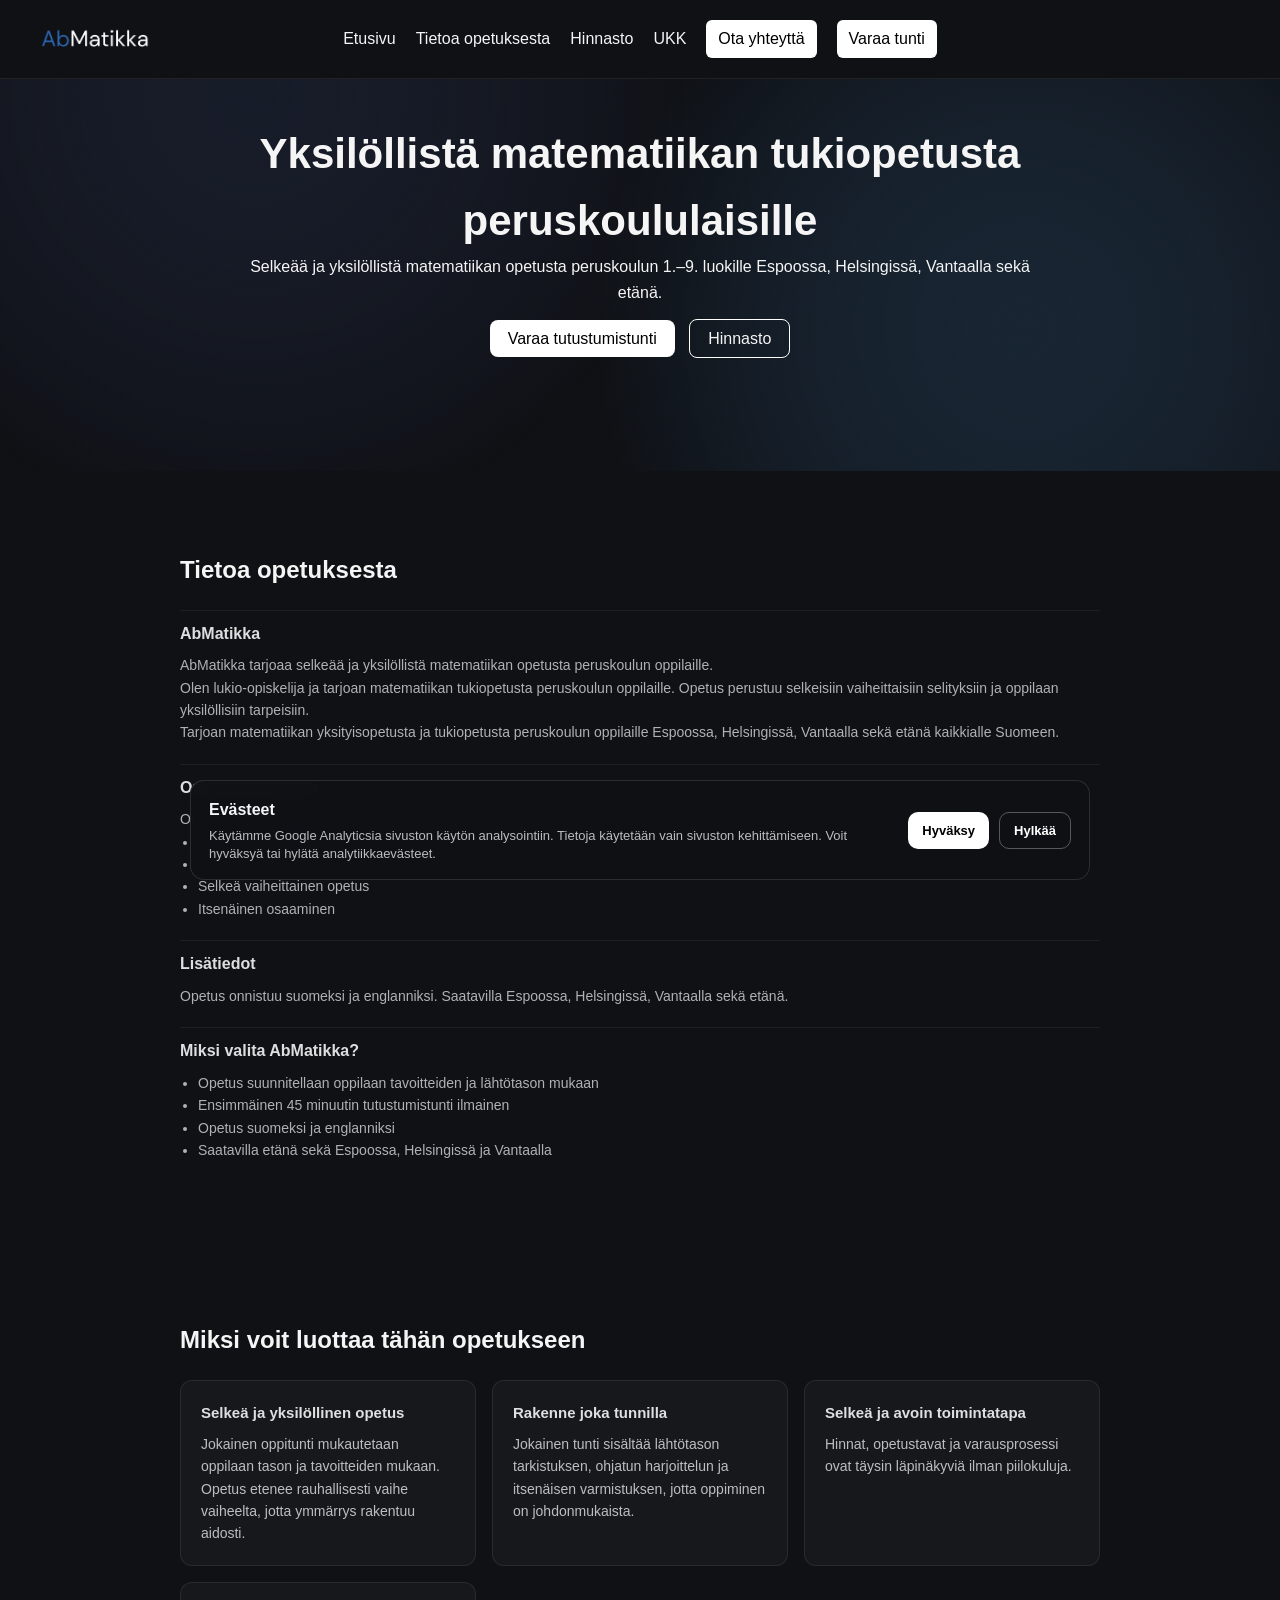
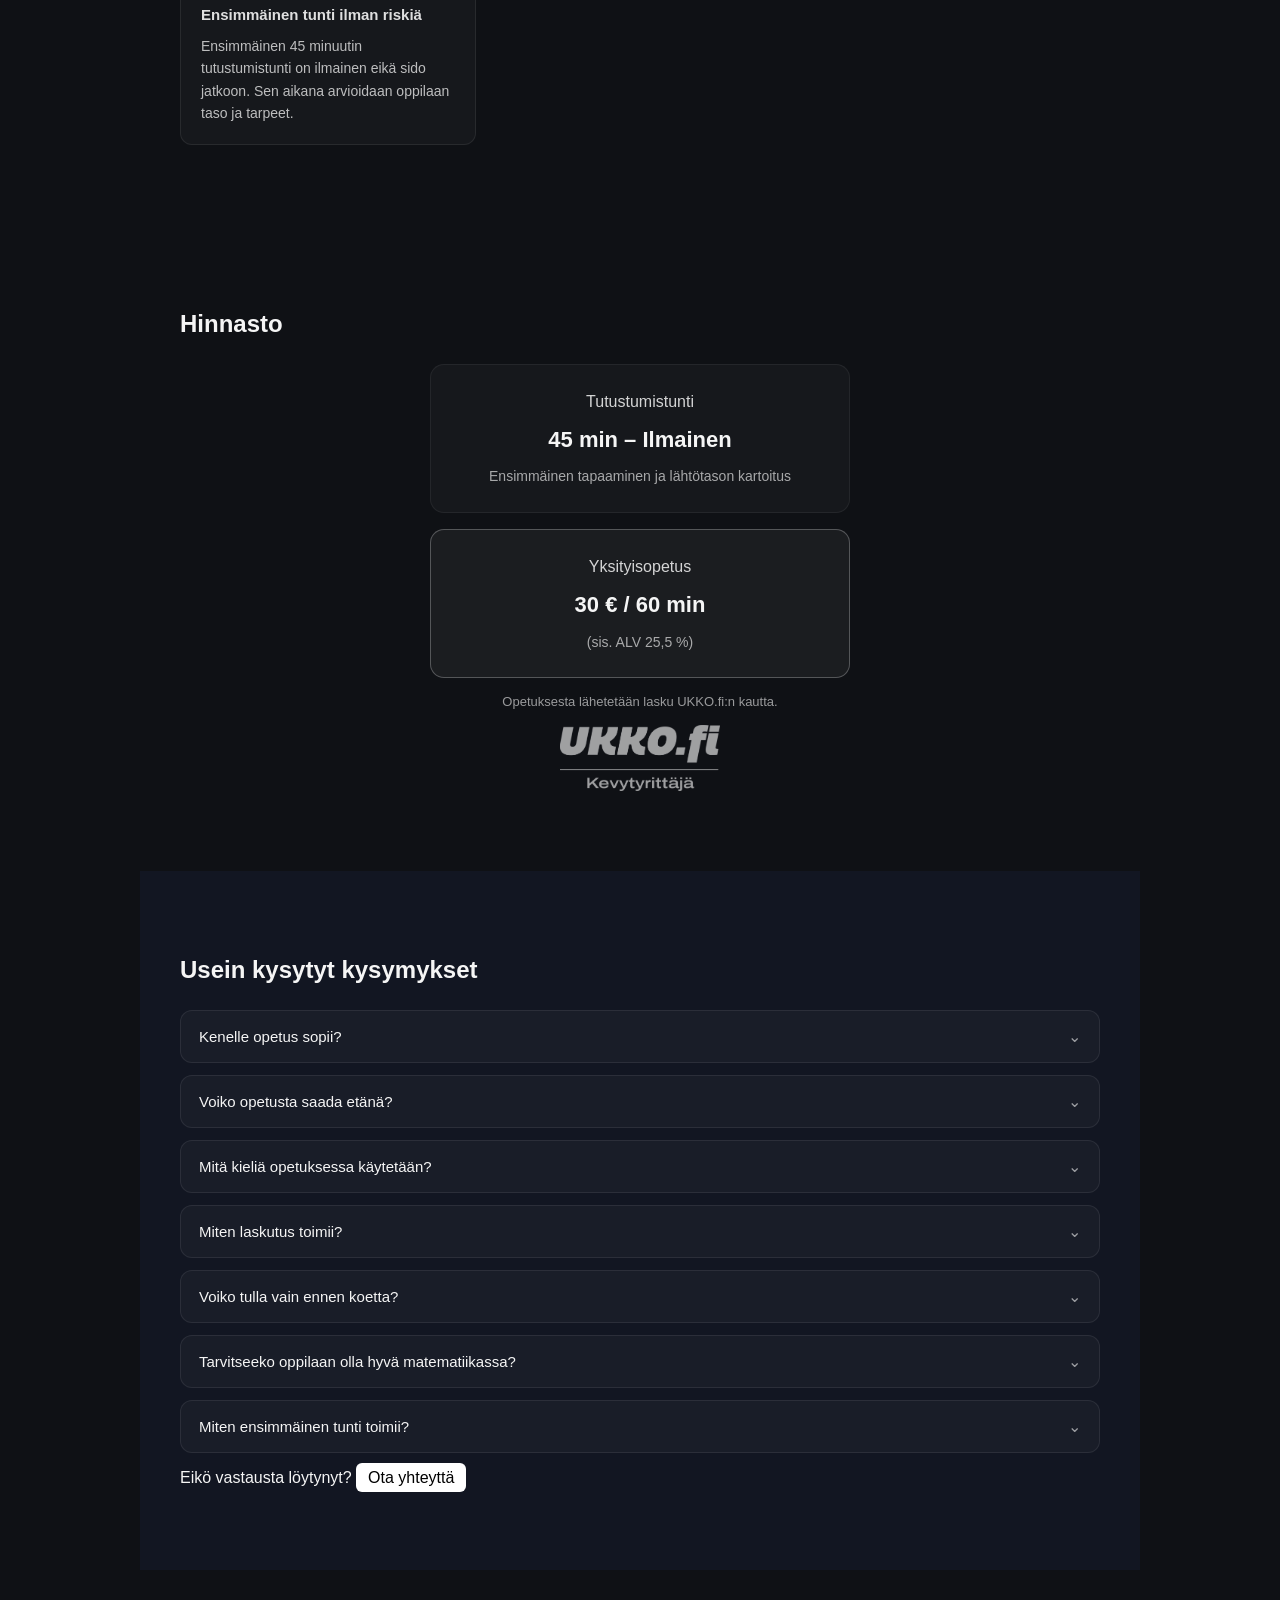
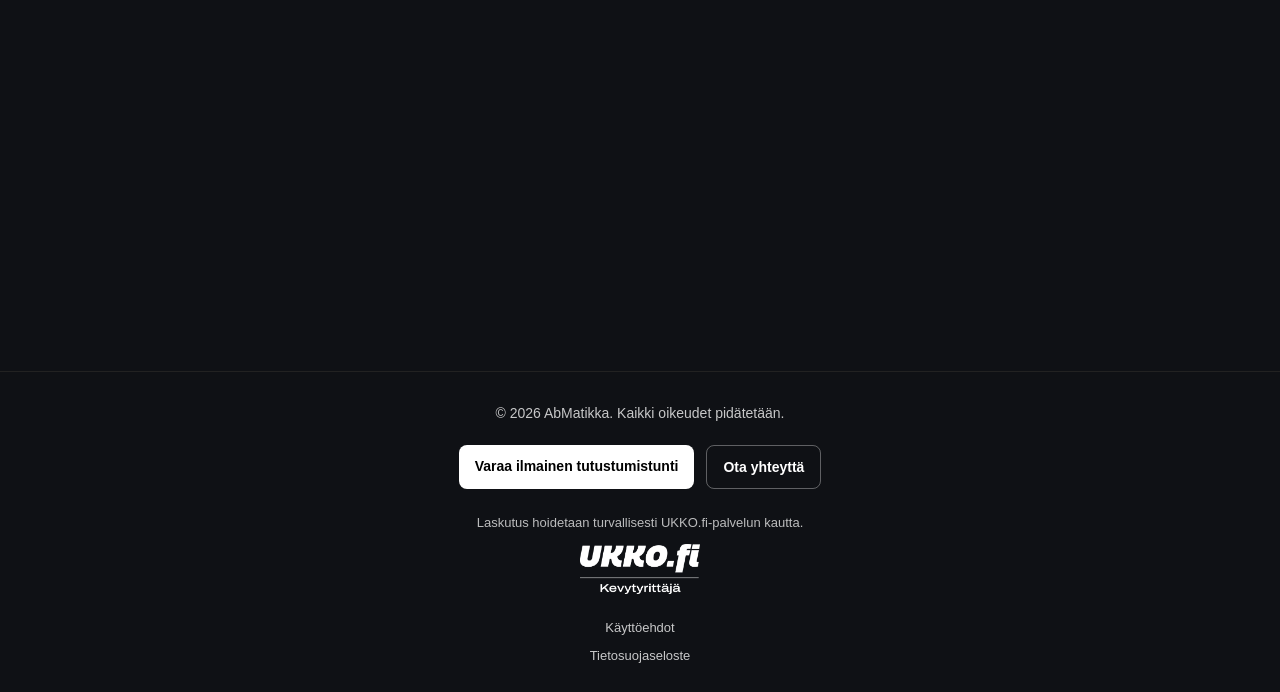
==== index.html @ 87db9844 "Fix canonical URLs and add consent versioning - Update canonical URL and og:url to use domain root i" ====
<!DOCTYPE html>
<html lang="fi">
<head>
  <meta charset="UTF-8" />
  <meta name="viewport" content="width=device-width, initial-scale=1.0"/>

  <title>Matematiikan yksityisopetus Espoo, Helsinki ja Vantaa | AbMatikka</title>
  <meta name="description" content="Matematiikan yksityisopetusta peruskoulun 1.–9. luokille Espoossa, Helsingissä, Vantaalla ja etänä. Ensimmäinen tutustumistunti ilmainen." />
  <link rel="apple-touch-icon" sizes="180x180" href="images/icons/apple-touch-icon.png">
  
  <!-- Favicons for browsers and Google Search Bot -->
  <link rel="icon" type="image/png" sizes="48x48" href="images/icons/favicon-48x48.png">
  <link rel="icon" type="image/png" sizes="32x32" href="images/icons/favicon-32x32.png">
  <link rel="icon" type="image/png" sizes="16x16" href="images/icons/favicon-16x16.png">
  <link rel="manifest" href="images/icons/site.webmanifest">

  <!-- Open Graph (social media) -->
  <meta property="og:title" content="AbMatikka – Matematiikan tukiopetus" />
  <meta property="og:description" content="Yksilöllistä matematiikan opetusta Espoo, Helsinki, Vantaa ja etänä." />
  <meta property="og:type" content="website" />
  <meta name="theme-color" content="#0f1115" />
  <meta property="og:image" content="https://abmatikka.fi/images/logo.png">
  <meta property="og:url" content="https://abmatikka.fi/">
  <meta property="og:image:alt" content="AbMatikka matematiikan yksityisopetus">
  
  <link rel="stylesheet" href="style.css">
  <link rel="canonical" href="https://abmatikka.fi/">

<script type="application/ld+json">
[
  {
    "@context": "https://schema.org",
    "@type": "WebSite",
    "name": "AbMatikka",
    "url": "https://abmatikka.fi/"
  },
  {
    "@context": "https://schema.org",
    "@type": "ProfessionalService",
    "name": "AbMatikka",
    "url": "https://abmatikka.fi/",
    "image": "https://abmatikka.fi/images/logo.png",
    "description": "Matematiikan yksityisopetusta peruskoulun 1.–9. luokille Espoossa, Helsingissä, Vantaalla ja etänä.",
    "serviceType": "Matematiikan yksityisopetus",
    "priceRange": "€",

    "address": {
      "@type": "PostalAddress",
      "addressLocality": "Espoo",
      "addressRegion": "Uusimaa",
      "addressCountry": "FI"
    },

    "areaServed": [
      {
        "@type": "City",
        "name": "Espoo"
      },
      {
        "@type": "City",
        "name": "Helsinki"
      },
      {
        "@type": "City",
        "name": "Vantaa"
      },
      {
        "@type": "Country",
        "name": "Finland"
      }
    ],

    "offers": [
      {
        "@type": "Offer",
        "url": "https://abmatikka.fi/#pricing",
        "availability": "https://schema.org/InStock",
        "price": "0",
        "priceCurrency": "EUR",
        "itemOffered": {
          "@type": "Service",
          "name": "Tutustumistunti",
          "description": "Ilmainen 45 minuutin tutustumistunti ja lähtötason kartoitus."
        }
      },
      {
        "@type": "Offer",
        "url": "https://abmatikka.fi/#pricing",
        "availability": "https://schema.org/InStock",
        "priceSpecification": {
          "@type": "UnitPriceSpecification",
          "price": "30",
          "priceCurrency": "EUR",
          "unitCode": "HUR"
        },
        "itemOffered": {
          "@type": "Service",
          "name": "Matematiikan yksityisopetus",
          "description": "60 minuutin matematiikan yksityisopetus peruskoulun 1.–9. luokille."
        }
      }
    ]
  }
]
</script>

<meta name="author" content="Abdulrahman Al-Mafrachi">
<meta name="robots" content="index, follow">
<meta name="format-detection" content="telephone=no">
<meta name="color-scheme" content="dark">

<meta property="og:locale" content="fi_FI">
<meta property="og:site_name" content="AbMatikka">

<meta name="twitter:card" content="summary_large_image">
<meta name="twitter:title" content="AbMatikka – Matematiikan tukiopetus">
<meta name="twitter:description" content="Matematiikan yksityisopetusta Espoossa, Helsingissä, Vantaalla ja etänä.">
<meta name="twitter:image" content="https://abmatikka.fi/images/logo.png">

<link rel="shortcut icon" href="images/icons/favicon.ico">

<link rel="preload" href="style.css" as="style">
<link rel="preload" href="images/logo.png" as="image">
</head>
  
<body>
<div id="top"></div>
<!-- NAV -->
<nav class="nav">
  <a href="index.html" class="logo">
    <img src="images/logo.png" alt="AbMatikka">
  </a>
  <button class="hamburger" id="hamburger">
    <span></span>
    <span></span>
    <span></span>
  </button>
  <div class="nav-links" id="nav-links">
    <a href="index.html" onclick="setTimeout(() => window.scrollTo(0,0), 0)">Etusivu</a>
    <a href="#about" data-key="nav_about">Tietoa opetuksesta</a>
    <a href="#pricing" data-key="nav_pricing">Hinnasto</a>
    <a href="#faq" data-key="nav_faq">UKK</a>
    <a href="#contact" class="btn-small" data-key="nav_contact">Ota yhteyttä</a>
    <a href="#booking" class="btn-small" data-key="nav_booking">Varaa tunti</a>
  </div>
</nav>

<!-- HERO -->
<header class="hero">
  <div class="hero-bg"></div>

  <div class="hero-content">
    <h1 data-key="hero_title">Yksilöllistä matematiikan tukiopetusta peruskoululaisille</h1>
    <p data-key="hero_desc">
      Selkeää ja yksilöllistä matematiikan opetusta peruskoulun 1.–9. luokille Espoossa, Helsingissä, Vantaalla sekä etänä.
    </p>

    <div class="hero-buttons">
      <a href="#booking" class="btn" data-key="hero_btn_book">Varaa tutustumistunti</a>
      <a href="#pricing" class="btn-secondary" data-key="hero_btn_pricing">Hinnasto</a>
    </div>
  </div>
</header>

<!-- ABOUT -->
<section id="about" class="section">

  <h2 data-key="about_title">Tietoa opetuksesta</h2>

  <!-- ABOUT PART -->
  <div class="subsection">
    <h3 data-key="about_h3_1">AbMatikka</h3>
  <p data-key="about_p1">
    AbMatikka tarjoaa selkeää ja yksilöllistä matematiikan opetusta peruskoulun oppilaille.
  </p>

  <p data-key="about_p2">
    Olen lukio-opiskelija ja tarjoan matematiikan tukiopetusta peruskoulun oppilaille. Opetus perustuu selkeisiin vaiheittaisiin selityksiin ja oppilaan yksilöllisiin tarpeisiin.
  </p>

  <p data-key="about_p3">
    Tarjoan matematiikan yksityisopetusta ja tukiopetusta peruskoulun oppilaille Espoossa, Helsingissä, Vantaalla sekä etänä kaikkialle Suomeen.
  </p>
</div>

  <!-- TEACHING METHOD PART -->
  <div class="subsection">
    <h3 data-key="about_h3_2">Opetusmenetelmä</h3>

    <p data-key="about_method_intro">Opetus etenee vaiheittain:</p>

    <ul>
      <li data-key="method_1">Lähtötason kartoitus</li>
      <li data-key="method_2">Ongelmien tunnistaminen</li>
      <li data-key="method_3">Selkeä vaiheittainen opetus</li>
      <li data-key="method_4">Itsenäinen osaaminen</li>
    </ul>
  </div>

  <!-- EXTRA INFO -->
  <div class="subsection">
    <h3 data-key="about_h3_3">Lisätiedot</h3>
    <p data-key="about_extra">
      Opetus onnistuu suomeksi ja englanniksi.  
      Saatavilla Espoossa, Helsingissä, Vantaalla sekä etänä.
    </p>
  </div>

  <section class="subsection">
  <h3>Miksi valita AbMatikka?</h3>

  <ul class="benefits-list">
    <li>Opetus suunnitellaan oppilaan tavoitteiden ja lähtötason mukaan</li>
    <li>Ensimmäinen 45 minuutin tutustumistunti ilmainen</li>
    <li>Opetus suomeksi ja englanniksi</li>
    <li>Saatavilla etänä sekä Espoossa, Helsingissä ja Vantaalla</li>
  </ul>
</section>
</section>

<section id="trust" class="section">
  <h2>Miksi voit luottaa tähän opetukseen</h2>

  <div class="trust-grid">

    <div class="trust-item">
      <h3>Selkeä ja yksilöllinen opetus</h3>
      <p>
        Jokainen oppitunti mukautetaan oppilaan tason ja tavoitteiden mukaan.
        Opetus etenee rauhallisesti vaihe vaiheelta, jotta ymmärrys rakentuu aidosti.
      </p>
    </div>

    <div class="trust-item">
      <h3>Rakenne joka tunnilla</h3>
      <p>
        Jokainen tunti sisältää lähtötason tarkistuksen, ohjatun harjoittelun
        ja itsenäisen varmistuksen, jotta oppiminen on johdonmukaista.
      </p>
    </div>

    <div class="trust-item">
      <h3>Selkeä ja avoin toimintatapa</h3>
      <p>
        Hinnat, opetustavat ja varausprosessi ovat täysin läpinäkyviä ilman piilokuluja.
      </p>
    </div>

    <div class="trust-item">
      <h3>Ensimmäinen tunti ilman riskiä</h3>
      <p>
        Ensimmäinen 45 minuutin tutustumistunti on ilmainen eikä sido jatkoon.
        Sen aikana arvioidaan oppilaan taso ja tarpeet.
      </p>
    </div>

  </div>
</section>

<!-- PRICING -->
<section id="pricing" class="section">
  <h2 data-key="pricing_title">Hinnasto</h2>

  <div class="pricing-clean">

    <div class="pricing-item">
      <div class="pricing-title" data-key="pricing_free_title">Tutustumistunti</div>
      <div class="pricing-price" data-key="pricing_free_price">45 min – Ilmainen</div>
      <div class="pricing-desc" data-key="pricing_free_desc">Ensimmäinen tapaaminen ja lähtötason kartoitus</div>
    </div>

    <div class="pricing-item featured">
      <div class="pricing-title" data-key="pricing_private_title">Yksityisopetus</div>
      <div class="pricing-price" data-key="pricing_private_price">30 € / 60 min</div>
      <div class="pricing-desc" data-key="pricing_private_desc">(sis. ALV 25,5 %)</div>
    </div>

  </div>

  <div class="payment-methods">
  Opetuksesta lähetetään lasku UKKO.fi:n kautta.

  <a href="https://www.ukko.fi/" target="_blank" rel="noopener noreferrer">
    <img
      src="images/UKKO_Kevytyrittaja_logo_white.png"
      alt="UKKO.fi"
      class="ukko-logo">
  </a>
</div>
</section>

<!-- FAQ -->
<section id="faq" class="section dark">
  <h2 data-key="faq_title">Usein kysytyt kysymykset</h2>

  <div class="faq-clean">

    <div class="faq-item">
      <button class="faq-question">
        <span data-key="faq_q1">Kenelle opetus sopii?</span>
        <span class="faq-icon">⌄</span>
      </button>
      <div class="faq-answer" data-key="faq_a1">
        Peruskoulun oppilaille (1.–9. luokka), jotka tarvitsevat tukea matematiikassa.
      </div>
    </div>

    <div class="faq-item">
      <button class="faq-question">
        <span data-key="faq_q2">Voiko opetusta saada etänä?</span>
        <span class="faq-icon">⌄</span>
      </button>
      <div class="faq-answer" data-key="faq_a2">
        Kyllä. Opetus onnistuu sekä etänä että lähiopetuksena Espoossa, Helsingissä ja Vantaalla.
      </div>
    </div>

    <div class="faq-item">
      <button class="faq-question">
        <span data-key="faq_q3">Mitä kieliä opetuksessa käytetään?</span>
        <span class="faq-icon">⌄</span>
      </button>
      <div class="faq-answer" data-key="faq_a3">
        Opetus onnistuu suomeksi ja englanniksi.
      </div>
    </div>

    <div class="faq-item">
      <button class="faq-question">
        <span data-key="faq_q4">Miten laskutus toimii?</span>
        <span class="faq-icon">⌄</span>
      </button>
      <div class="faq-answer" data-key="faq_a4">
        Lasku lähetetään UKKO.fi-palvelun kautta, ja hinta on 30 € / 60 min (sis. ALV 25,5 %).
      </div>
    </div>

    <div class="faq-item">
      <button class="faq-question">
        <span data-key="faq_q5">Voiko tulla vain ennen koetta?</span>
        <span class="faq-icon">⌄</span>
      </button>
      <div class="faq-answer" data-key="faq_a5">
        Kyllä. Yksittäiset tunnit ja kertaluonteinen tuki ovat täysin mahdollisia.
      </div>
    </div>

    <div class="faq-item">
      <button class="faq-question">
        <span data-key="faq_q6">Tarvitseeko oppilaan olla hyvä matematiikassa?</span>
        <span class="faq-icon">⌄</span>
      </button>
      <div class="faq-answer" data-key="faq_a6">
        Ei tarvitse. Opetus mukautetaan aina oppilaan lähtötasoon.
      </div>
    </div>

    <div class="faq-item">
      <button class="faq-question">
        <span data-key="faq_q7">Miten ensimmäinen tunti toimii?</span>
        <span class="faq-icon">⌄</span>
      </button>
      <div class="faq-answer" data-key="faq_a7">
        Ensimmäinen tutustumistunti sisältää lähtötason kartoituksen ja suunnitelman tekemisen tulevaa opetusta varten.
      </div>
    </div>
  <p class="faq-note">
     Eikö vastausta löytynyt?
    <a href="#contact" class="btn-small">Ota yhteyttä</a>
  </p>
  </div>
</section>

<!-- BOOKING FORM -->
<section id="booking" class="section">
<iframe data-tally-src="https://tally.so/embed/Xxk2DY?dynamicHeight=1&formEventsForwarding=1" loading="eager" width="100%" height="1134" frameborder="0" marginheight="0" marginwidth="0" title="Varaa tunti"></iframe>
<script>var d=document,w="https://tally.so/widgets/embed.js",v=function(){"undefined"!=typeof Tally?Tally.loadEmbeds():d.querySelectorAll("iframe[data-tally-src]:not([src])").forEach((function(e){e.src=e.dataset.tallySrc}))};if("undefined"!=typeof Tally)v();else if(d.querySelector('script[src="'+w+'"]')==null){var s=d.createElement("script");s.src=w,s.onload=v,s.onerror=v,d.body.appendChild(s);}</script>
</section>

<!-- CONTACT FORM -->
<section id="contact" class="section">
<iframe data-tally-src="https://tally.so/embed/kd1JVj?dynamicHeight=1&formEventsForwarding=1" loading="eager" width="100%" height="532" frameborder="0" marginheight="0" marginwidth="0" title="Ota yhteyttä"></iframe>
<script>var d=document,w="https://tally.so/widgets/embed.js",v=function(){"undefined"!=typeof Tally?Tally.loadEmbeds():d.querySelectorAll("iframe[data-tally-src]:not([src])").forEach((function(e){e.src=e.dataset.tallySrc}))};if("undefined"!=typeof Tally)v();else if(d.querySelector('script[src="'+w+'"]')==null){var s=d.createElement("script");s.src=w,s.onload=v,s.onerror=v,d.body.appendChild(s);}</script>
</section>

<!-- FOOTER -->
<footer class="footer">

  <div class="footer-top">
    <p class="footer-copy">
      © 2026 AbMatikka. Kaikki oikeudet pidätetään.
    </p>
  </div>

  <div class="footer-cta">
    <a href="#booking" class="footer-btn primary">
      Varaa ilmainen tutustumistunti
    </a>
    <a href="#contact" class="footer-btn secondary">
      Ota yhteyttä
    </a>
  </div>

  <div class="footer-billing">
    <p>Laskutus hoidetaan turvallisesti UKKO.fi-palvelun kautta.</p>

    <a href="https://www.ukko.fi/" target="_blank" rel="noopener noreferrer">
      <img
        src="images/UKKO_Kevytyrittaja_logo_white.png"
        alt="UKKO.fi"
        class="footer-ukko-logo">
    </a>
  </div>

  <div class="footer-links">
    <a href="terms.html">Käyttöehdot</a>
    <span class="divider">•</span>
    <a href="privacy.html">Tietosuojaseloste</a>
  </div>

</footer>

<script src="script.js"></script>

<div id="cookie-banner" class="cookie-banner">
  <div class="cookie-box">
    <div class="cookie-text">
      <h3>Evästeet</h3>
      <p>
        Käytämme Google Analyticsia sivuston käytön analysointiin. 
        Tietoja käytetään vain sivuston kehittämiseen. 
        Voit hyväksyä tai hylätä analytiikkaevästeet.
      </p>
    </div>

    <div class="cookie-actions">
  <button id="cookie-accept" class="cookie-btn accept">Hyväksy</button>
  <button id="cookie-reject" class="cookie-btn reject">Hylkää</button>
</div>
  </div>
</div>

<div id="cookie-modal" class="cookie-modal">

  <div class="cookie-modal-box">

    <h2>Evästeasetukset</h2>

    <p>
      Voit valita, sallitaanko Google Analytics -analytiikka.
    </p>

    <label class="cookie-toggle">
      <input
        type="checkbox"
        id="analytics-toggle">
      Salli analytiikkaevästeet
    </label>

    <button
      id="cookie-save"
      class="cookie-btn accept">
      Tallenna asetukset
    </button>

  </div>

</div>

<button id="cookie-settings-floating" class="cookie-settings-floating">
    🍪 Evästeasetukset
</button>
</body>
</html>
---- style.css ----
* {
  margin: 0;
  padding: 0;
  box-sizing: border-box;
  font-family: Inter, Arial, sans-serif;
}

body {
  background: #0f1115;
  color: #f5f5f5;
  line-height: 1.6;
}

a { color: inherit; text-decoration: none; }

.nav {
  display:flex;
  justify-content:center;
  align-items:center;
  padding:20px 40px;
  position:fixed;
  top:0;
  left:0;
  right:0;
  z-index:9999;
  background:#0f1115;
  border-bottom:1px solid #222;
  gap: 40px;
}

.logo { 
  font-weight:700;
  position: absolute;
  left: 40px;
}

.nav-links {
  display: flex;
  gap: 20px;
  align-items: center;
  justify-content: center;
}

.btn-small {
  padding:6px 12px;
  background:#ffffff;
  color:#000;
  border-radius:6px;
}

.hero {
  position:relative;
  padding:120px 40px;
  text-align:center;
  overflow:hidden;
}

.hero-bg {
  position:absolute;
  top:0;
  bottom:0;
  left:0;
  right:0;
  background:
    -webkit-radial-gradient(20% 20%, circle, #1a1f2e, transparent 40%),
    -webkit-radial-gradient(80% 70%, circle, #1b2a3a, transparent 40%),
    radial-gradient(circle at 20% 20%, #1a1f2e, transparent 40%),
    radial-gradient(circle at 80% 70%, #1b2a3a, transparent 40%);
  opacity:0.8;
}

.hero-content { position:relative; max-width:800px; margin:auto; }

.hero h1 { font-size:42px; }

.hero-buttons { margin-top:20px; }

.btn {
  background:#fff;
  color:#000;
  padding:10px 18px;
  border-radius:8px;
  margin-right:10px;
}

.btn-secondary {
  border:1px solid #fff;
  padding:10px 18px;
  border-radius:8px;
}

.section {
  padding:80px 40px;
  max-width:1000px;
  margin:auto;
}

.dark { background:#121622; }

.pricing-clean {
  display: flex;
  flex-direction: column;
  align-items: center;
  gap: 16px;
  margin-top: 20px;
}

.pricing-item {
  width: 100%;
  max-width: 420px;     /* same limit for both */
  box-sizing: border-box;

  text-align: center;

  padding: 24px;
  border-radius: 14px;

  background: rgba(255, 255, 255, 0.03);
  border: 1px solid rgba(255, 255, 255, 0.06);
}

.pricing-item:hover {
  -webkit-transform: translateY(-3px);
  transform: translateY(-3px);
  border-color: rgba(255, 255, 255, 0.18);
}

.pricing-title {
  font-size: 16px;
  opacity: 0.85;
}

.pricing-price {
  font-size: 22px;
  font-weight: 600;
  margin-top: 8px;
}

.pricing-desc {
  margin-top: 8px;
  font-size: 14px;
  opacity: 0.65;
}

.featured {
  border: 1px solid rgba(255, 255, 255, 0.25);
  background: rgba(255, 255, 255, 0.05);
}

.payment-methods {
    margin-top: 14px;
    font-size: 13px;
    opacity: 0.6;
    text-align: center;
}

.ukko-logo {
    display: block;
    width: 160px;
    height: auto;
    margin: 12px auto 0;
}

.form {
  max-width: 600px;
  margin: 0 auto;
  display: flex;
  flex-direction: column;
  gap: 16px;
}

input, select, textarea {
  padding:10px;
  border-radius:6px;
  border:none;
}

button {
  padding:12px;
  background:#fff;
  color:#000;
  border:none;
  border-radius:6px;
  font-size: 16px;
  -webkit-appearance: none;
  appearance: none;
}

.faq-clean {
  margin-top: 20px;
  display: flex;
  flex-direction: column;
  gap: 12px;
}

/* container */
.faq-item {
  border-radius: 12px;
  border: 1px solid rgba(255, 255, 255, 0.08);
  background: rgba(255, 255, 255, 0.03);
  overflow: hidden;
  transition: border 0.2s ease;
}

.faq-item:hover {
  border-color: rgba(255, 255, 255, 0.18);
}

/* question */
.faq-question {
  width: 100%;
  display: flex;
  justify-content: space-between;
  align-items: center;

  background: transparent;
  border: none;

  padding: 16px 18px;

  color: #f5f5f5;
  font-size: 15px;
  font-weight: 500;

  cursor: pointer;
}

.faq-icon {
  font-size: 16px;
  opacity: 0.6;
  transition: -webkit-transform 0.25s ease, transform 0.25s ease;
}

/* answer (collapsed by default) */
.faq-answer {
  max-height: 0;
  overflow: hidden;

  padding: 0 18px;

  font-size: 14px;
  color: rgba(245, 245, 245, 0.7);

  transition: max-height 0.35s ease, padding 0.35s ease;
}

/* open state */
.faq-item.active .faq-answer {
  max-height: 200px; /* enough for your answers */
  padding: 0 18px 16px 18px;
}

.faq-item.active .faq-icon {
  -webkit-transform: rotate(180deg);
  transform: rotate(180deg);
  opacity: 1;
}

.form-group {
  display: flex;
  flex-direction: column;
  gap: 6px;
}

.form-group label {
  font-size: 14px;
  color: #cfd3dc;
  letter-spacing: 0.2px;
}

.form input,
.form select,
.form textarea {
  background: #171a21;
  border: 1px solid #2a2f3a;
  color: #f5f5f5;
  padding: 12px 14px;
  border-radius: 10px;
  outline: none;
  transition: 0.2s ease;
  font-size: 16px;
}

.form input[type="checkbox"] {
  transition: none;
  padding: 0;
  margin-right: 6px;
  width: 18px;
  height: 18px;
  cursor: pointer;
  accent-color: #ffffff;
  flex-shrink: 0;
}

.form input::-webkit-inner-spin-button,
.form input::-webkit-outer-spin-button {
  -webkit-appearance: none;
  margin: 0;
}

.form input:focus,
.form select:focus,
.form textarea:focus {
  border-color: #ffffff;
  box-shadow: 0 0 0 2px rgba(255,255,255,0.08);
}

.form input[type="checkbox"]:focus {
  box-shadow: none;
}

.form textarea {
  min-height: 110px;
  resize: vertical;
}

.form-row {
  display: flex;
  gap: 12px;
}

.form button {
  background: #ffffff;
  color: #0f1115;
  padding: 16px;
  border-radius: 10px;
  border: none;
  font-weight: 600;
  cursor: pointer;
  transition: 0.2s ease;
  font-size: 16px;
  min-height: 48px;
  -webkit-appearance: none;
  appearance: none;
}

.form button:hover {
  -webkit-transform: translateY(-1px);
  transform: translateY(-1px);
  opacity: 0.9;
}

.form-note {
  font-size: 13px;
  color: #9aa3b2;
  margin-top: 8px;
}

html {
  scroll-behavior: smooth;
}

.nav-links a.clicked {
  -webkit-transform: scale(0.92);
  transform: scale(0.92);
  opacity: 0.6;
}

#method {
  scroll-margin-top: 110px;
}

#pricing {
  scroll-margin-top: 110px;
}

#faq {
  scroll-margin-top: 50px;
}

#contact {
  scroll-margin-top: 10px;
}

.subsection {
  margin-top: 20px;
  padding-top: 10px;
  border-top: 1px solid rgba(255,255,255,0.06);
}

.subsection h3 {
  font-size: 16px;
  margin-bottom: 8px;
  opacity: 0.9;
}

.subsection p, .subsection li {
  font-size: 14px;
  opacity: 0.7;
  line-height: 1.6;
}

.subsection ul {
  padding-left: 18px;
}

.logo {
  display: flex;
  align-items: center;
}

.logo img {
  height: 30px;
  width: auto;
  display: block;
}

/* Hamburger Menu */
.hamburger {
  display: none;
  flex-direction: column;
  background: transparent;
  border: none;
  cursor: pointer;
  padding: 0;
  gap: 5px;
}

.hamburger span {
  width: 25px;
  height: 3px;
  background: #f5f5f5;
  border-radius: 2px;
  transition: 0.3s ease;
}

.hamburger.active span:nth-child(1) {
  transform: rotate(45deg) translate(10px, 10px);
}

.hamburger.active span:nth-child(2) {
  opacity: 0;
}

.hamburger.active span:nth-child(3) {
  transform: rotate(-45deg) translate(8px, -8px);
}

/* Mobile Responsive */
@media (max-width: 768px) {
  .nav {
    padding: 22px 20px;
    gap: 20px;
  }

  .hamburger {
    display: flex;
    position: absolute;
    right: 20px;
  }

  .nav-links {
    position: fixed;
    top: 56px;
    left: 0;
    right: 0;
    background: #0f1115;
    flex-direction: column;
    gap: 0;
    max-height: 0;
    overflow: hidden;
    transition: max-height 0.3s ease;
    justify-content: flex-start;
    flex: none;
    margin-top: -15px;
  }

  .nav-links.active {
    max-height: 450px;
    padding: 0;
  }

  .nav-links a {
    display: block;
    padding: 16px 20px;
    margin-left: 0;
    opacity:0.8;
    border-bottom: 1px solid rgba(255, 255, 255, 0.05);
    transition: -webkit-transform 0.15s ease, transform 0.15s ease, opacity 0.2s ease;
    min-height: 44px;
    display: flex;
    align-items: center;
  }

  .nav-links a:hover {
    background: rgba(255, 255, 255, 0.05);
  }

  .nav-links a.btn-small {
    background: #ffffff;
    color: #000;
    border-radius: 6px;
    margin: 12px 20px;
    border: none;
  }

  .hero {
    padding: 100px 20px 80px 20px;
  }

  .hero h1 {
    font-size: 28px;
    line-height: 1.4;
  }

  .hero p {
    font-size: 14px;
    line-height: 1.5;
  }

  .btn {
    display: block;
    width: 100%;
    text-align: center;
    margin-right: 0;
    margin-bottom: 10px;
  }

  .btn-secondary {
    display: block;
    width: 100%;
    text-align: center;
  }

  .hero-buttons {
    display: flex;
    flex-direction: column;
    gap: 10px;
  }

  .section {
    padding: 50px 20px;
  }

  .pricing-clean {
    flex-direction: column;
    align-items: stretch;
  }

  .pricing-item {
    max-width: 100%;
  }

  .form-row {
    flex-direction: column;
    gap: 0;
  }

  .form-group {
    gap: 4px;
  }

  .form input,
  .form select,
  .form textarea {
    padding: 14px 12px;
    font-size: 16px;
  }

  .faq-question {
    padding: 16px 14px;
    font-size: 14px;
    min-height: 44px;
  }

  .faq-answer {
    padding: 0 14px;
  }

  .faq-item.active .faq-answer {
    padding: 0 14px 14px 14px;
  }

  .subsection {
    margin-top: 16px;
  }

  .subsection h3 {
    font-size: 15px;
  }

  .logo img {
    height: 28px;
  }

  #about {
    scroll-margin-top: 70px;
  }

  #pricing {
    scroll-margin-top: 70px;
  }

  #faq {
    scroll-margin-top: 60px;
  }

  #contact {
    scroll-margin-top: 40px;
  }
}

/* Mobile Language Switcher */
@media (max-width: 768px) {
  .lang-dropdown-btn {
    font-size: 12px;
    padding: 6px 10px;
  }

  #lang-display::after {
    content: attr(data-lang-mobile);
  }

  #lang-display {
    display: none;
  }
}

/* =========================
   THANK YOU PAGE
   ========================= */

.thankyou-page {
  min-height: 100vh;
  display: flex;
  justify-content: center;
  align-items: flex-start;
  padding: 120px 20px 60px;
}

.thankyou-card {
  width: 100%;
  max-width: 650px;

  text-align: center;

  padding: 40px;

  border-radius: 16px;

  background: rgba(255, 255, 255, 0.03);
  border: 1px solid rgba(255, 255, 255, 0.08);
}

.thankyou-icon {
  font-size: 56px;
  margin-bottom: 18px;
  color: #ffffff;
}

.thankyou-card h1 {
  font-size: 32px;
  margin-bottom: 12px;
}

.thankyou-card p {
  font-size: 15px;
  opacity: 0.75;
  margin-bottom: 24px;
  line-height: 1.6;
}

.thankyou-buttons {
  display: flex;
  justify-content: center;
  gap: 12px;
  flex-wrap: wrap;
}

/* reuse your existing buttons */
.thankyou-buttons .btn,
.thankyou-buttons .btn-secondary {
  padding: 12px 18px;
  border-radius: 10px;
  text-decoration: none;
  display: inline-block;
}

@media (max-width: 768px) {
  .thankyou-card {
    padding: 28px 20px;
  }

  .thankyou-card h1 {
    font-size: 26px;
  }

  .thankyou-buttons {
    flex-direction: column;
  }

  .thankyou-buttons a,
  .thankyou-buttons button {
    width: 100%;
  }
}

.footer-content {
  display: flex;
  flex-direction: column;
  gap: 10px;
  align-items: center;
}

.footer-links {
  display: flex;
  flex-direction: column;
  gap: 8px;
  align-items: center;
  margin-top: 20px;
  font-size: 13px;
  opacity: 0.8;
}

.footer-links a {
  text-decoration: none;
  transition: opacity 0.2s ease;
}

.footer-links a:hover {
  opacity: 1;
  text-decoration: underline;
}

.footer-links span {
  display: none;
}

.footer-links a {
  transition: opacity 0.2s ease;
}

.footer-links a:hover {
  opacity: 1;
}

.legal-page {
  max-width: 800px;
  margin: 120px auto 80px auto;
  padding: 0 20px;
}

.legal-page h1 {
  font-size: 34px;
  margin-bottom: 20px;
}

.legal-page h2 {
  font-size: 20px;
  margin-top: 28px;
  margin-bottom: 10px;
}

.legal-page p,
.legal-page li {
  font-size: 15px;
  line-height: 1.7;
  opacity: 0.85;
}

.legal-page ul {
  padding-left: 20px;
  margin-top: 8px;
}

.legal-page a {
  text-decoration: none;
  opacity: 0.9;
}

.consent {
  font-size: 13px;
  color: #9aa3b2;
  line-height: 1.5;
}

.consent label {
  display: flex;
  align-items: center;
  gap: 4px;
}

.consent a {
  text-decoration: underline;
}

#about {
  scroll-margin-top: 30px;
}

#booking {
  scroll-margin-top: 10px;
}

.footer {
  text-align: center;
  padding: 25px 20px;
  border-top: 1px solid #222;
}

.footer-top {
  margin-bottom: 20px;
}

.footer-copy,
.footer-id {
  margin: 5px 0;
  font-size: 14px;
  opacity: 0.8;
}

.footer-cta {
  display: flex;
  justify-content: center;
  gap: 12px;
  margin: 20px 0;
  flex-wrap: wrap;
}

.footer-btn {
  display: inline-block;
  padding: 10px 16px;
  border-radius: 8px;
  text-decoration: none;
  font-weight: 600;
  font-size: 14px;
}

.footer-btn.primary {
  background: #ffffff;
  color: #000;
}

.footer-btn.secondary {
  background: transparent;
  border: 1px solid #ffffff55;
  color: #fff;
}

.trust-grid {
  display: grid;
  grid-template-columns: repeat(auto-fit, minmax(220px, 1fr));
  gap: 16px;
  margin-top: 20px;
}

.trust-item {
  padding: 20px;
  border: 1px solid rgba(255,255,255,0.08);
  border-radius: 12px;
  background: rgba(255,255,255,0.03);
}

.trust-item h3 {
  font-size: 15px;
  margin-bottom: 8px;
  opacity: 0.9;
}

.trust-item p {
  font-size: 14px;
  opacity: 0.75;
  line-height: 1.6;
}

.cookie-banner {
  position: fixed;
  bottom: 20px;
  left: 20px;
  right: 20px;
  z-index: 99999;
  display: none;
}

.cookie-box {
  max-width: 900px;
  margin: auto;
  background: rgba(15, 17, 21, 0.98);
  border: 1px solid rgba(255,255,255,0.12);
  border-radius: 14px;
  padding: 16px 18px;

  display: flex;
  justify-content: space-between;
  align-items: center;
  gap: 16px;

  backdrop-filter: blur(10px);
}

.cookie-text h3 {
  font-size: 16px;
  margin-bottom: 4px;
}

.cookie-text p {
  font-size: 13px;
  opacity: 0.75;
  line-height: 1.4;
}

.cookie-actions {
  display: flex;
  gap: 10px;
  flex-shrink: 0;
}

.cookie-btn {
  padding: 10px 14px;
  border-radius: 10px;
  border: none;
  cursor: pointer;
  font-size: 13px;
  font-weight: 600;
}

.cookie-btn.accept {
  background: #fff;
  color: #000;
}

.cookie-btn.reject {
  background: transparent;
  border: 1px solid rgba(255,255,255,0.3);
  color: #fff;
}

@media (max-width: 768px) {
  .cookie-box {
    flex-direction: column;
    align-items: flex-start;
  }

  .cookie-actions {
    width: 100%;
  }

  .cookie-btn {
    flex: 1;
  }
}

.form-note ul {
    margin: 0;
    padding-left: 1rem;
}

.form-note li {
    margin-bottom: 0.5rem;
}

.footer-billing {
    margin: 24px 0;
    text-align: center;
}

.footer-billing p {
    font-size: 13px;
    opacity: 0.75;
    margin-bottom: 10px;
}

.footer-ukko-logo {
    display: block;
    width: 120px;
    height: auto;
    margin: 0 auto;
    transition: opacity 0.2s ease;
}

.footer-ukko-logo:hover {
    opacity: 0.8;
}

.privacy-contact-btn {
    display: inline-block;
    margin-top: 12px;
    transition: opacity 0.2s ease, transform 0.15s ease;
}

.privacy-contact-btn:hover {
    opacity: 0.9;
}

.privacy-contact-btn:active {
    transform: scale(0.96);
}

.cookie-modal {
  display: none;
  position: fixed;
  inset: 0;
  background: rgba(0,0,0,0.6);
  z-index: 100000;
}

.cookie-modal-box {
  max-width: 450px;
  margin: 120px auto;
  background: #0f1115;
  border: 1px solid rgba(255,255,255,0.12);
  border-radius: 14px;
  padding: 24px;
}

.cookie-modal-box h2 {
  margin-bottom: 12px;
}

.cookie-modal-box p {
  opacity: .8;
  margin-bottom: 18px;
}

.cookie-toggle {
  display: flex;
  align-items: center;
  gap: 10px;
  margin-bottom: 22px;
}

.cookie-toggle input {
  width: 18px;
  height: 18px;
}

.cookie-settings-floating {
    position: fixed;
    bottom: 20px;
    right: 20px;

    background: #171a21;
    color: #fff;

    border: 1px solid rgba(255,255,255,0.15);
    border-radius: 10px;

    padding: 10px 14px;

    font-size: 13px;
    cursor: pointer;

    z-index: 99998;

    transition: 0.2s ease;
}

.cookie-settings-floating:hover {
    border-color: rgba(255,255,255,0.35);
    background: #20242d;
}
---- style.css ----
* {
  margin: 0;
  padding: 0;
  box-sizing: border-box;
  font-family: Inter, Arial, sans-serif;
}

body {
  background: #0f1115;
  color: #f5f5f5;
  line-height: 1.6;
}

a { color: inherit; text-decoration: none; }

.nav {
  display:flex;
  justify-content:center;
  align-items:center;
  padding:20px 40px;
  position:fixed;
  top:0;
  left:0;
  right:0;
  z-index:9999;
  background:#0f1115;
  border-bottom:1px solid #222;
  gap: 40px;
}

.logo { 
  font-weight:700;
  position: absolute;
  left: 40px;
}

.nav-links {
  display: flex;
  gap: 20px;
  align-items: center;
  justify-content: center;
}

.btn-small {
  padding:6px 12px;
  background:#ffffff;
  color:#000;
  border-radius:6px;
}

.hero {
  position:relative;
  padding:120px 40px;
  text-align:center;
  overflow:hidden;
}

.hero-bg {
  position:absolute;
  top:0;
  bottom:0;
  left:0;
  right:0;
  background:
    -webkit-radial-gradient(20% 20%, circle, #1a1f2e, transparent 40%),
    -webkit-radial-gradient(80% 70%, circle, #1b2a3a, transparent 40%),
    radial-gradient(circle at 20% 20%, #1a1f2e, transparent 40%),
    radial-gradient(circle at 80% 70%, #1b2a3a, transparent 40%);
  opacity:0.8;
}

.hero-content { position:relative; max-width:800px; margin:auto; }

.hero h1 { font-size:42px; }

.hero-buttons { margin-top:20px; }

.btn {
  background:#fff;
  color:#000;
  padding:10px 18px;
  border-radius:8px;
  margin-right:10px;
}

.btn-secondary {
  border:1px solid #fff;
  padding:10px 18px;
  border-radius:8px;
}

.section {
  padding:80px 40px;
  max-width:1000px;
  margin:auto;
}

.dark { background:#121622; }

.pricing-clean {
  display: flex;
  flex-direction: column;
  align-items: center;
  gap: 16px;
  margin-top: 20px;
}

.pricing-item {
  width: 100%;
  max-width: 420px;     /* same limit for both */
  box-sizing: border-box;

  text-align: center;

  padding: 24px;
  border-radius: 14px;

  background: rgba(255, 255, 255, 0.03);
  border: 1px solid rgba(255, 255, 255, 0.06);
}

.pricing-item:hover {
  -webkit-transform: translateY(-3px);
  transform: translateY(-3px);
  border-color: rgba(255, 255, 255, 0.18);
}

.pricing-title {
  font-size: 16px;
  opacity: 0.85;
}

.pricing-price {
  font-size: 22px;
  font-weight: 600;
  margin-top: 8px;
}

.pricing-desc {
  margin-top: 8px;
  font-size: 14px;
  opacity: 0.65;
}

.featured {
  border: 1px solid rgba(255, 255, 255, 0.25);
  background: rgba(255, 255, 255, 0.05);
}

.payment-methods {
    margin-top: 14px;
    font-size: 13px;
    opacity: 0.6;
    text-align: center;
}

.ukko-logo {
    display: block;
    width: 160px;
    height: auto;
    margin: 12px auto 0;
}

.form {
  max-width: 600px;
  margin: 0 auto;
  display: flex;
  flex-direction: column;
  gap: 16px;
}

input, select, textarea {
  padding:10px;
  border-radius:6px;
  border:none;
}

button {
  padding:12px;
  background:#fff;
  color:#000;
  border:none;
  border-radius:6px;
  font-size: 16px;
  -webkit-appearance: none;
  appearance: none;
}

.faq-clean {
  margin-top: 20px;
  display: flex;
  flex-direction: column;
  gap: 12px;
}

/* container */
.faq-item {
  border-radius: 12px;
  border: 1px solid rgba(255, 255, 255, 0.08);
  background: rgba(255, 255, 255, 0.03);
  overflow: hidden;
  transition: border 0.2s ease;
}

.faq-item:hover {
  border-color: rgba(255, 255, 255, 0.18);
}

/* question */
.faq-question {
  width: 100%;
  display: flex;
  justify-content: space-between;
  align-items: center;

  background: transparent;
  border: none;

  padding: 16px 18px;

  color: #f5f5f5;
  font-size: 15px;
  font-weight: 500;

  cursor: pointer;
}

.faq-icon {
  font-size: 16px;
  opacity: 0.6;
  transition: -webkit-transform 0.25s ease, transform 0.25s ease;
}

/* answer (collapsed by default) */
.faq-answer {
  max-height: 0;
  overflow: hidden;

  padding: 0 18px;

  font-size: 14px;
  color: rgba(245, 245, 245, 0.7);

  transition: max-height 0.35s ease, padding 0.35s ease;
}

/* open state */
.faq-item.active .faq-answer {
  max-height: 200px; /* enough for your answers */
  padding: 0 18px 16px 18px;
}

.faq-item.active .faq-icon {
  -webkit-transform: rotate(180deg);
  transform: rotate(180deg);
  opacity: 1;
}

.form-group {
  display: flex;
  flex-direction: column;
  gap: 6px;
}

.form-group label {
  font-size: 14px;
  color: #cfd3dc;
  letter-spacing: 0.2px;
}

.form input,
.form select,
.form textarea {
  background: #171a21;
  border: 1px solid #2a2f3a;
  color: #f5f5f5;
  padding: 12px 14px;
  border-radius: 10px;
  outline: none;
  transition: 0.2s ease;
  font-size: 16px;
}

.form input[type="checkbox"] {
  transition: none;
  padding: 0;
  margin-right: 6px;
  width: 18px;
  height: 18px;
  cursor: pointer;
  accent-color: #ffffff;
  flex-shrink: 0;
}

.form input::-webkit-inner-spin-button,
.form input::-webkit-outer-spin-button {
  -webkit-appearance: none;
  margin: 0;
}

.form input:focus,
.form select:focus,
.form textarea:focus {
  border-color: #ffffff;
  box-shadow: 0 0 0 2px rgba(255,255,255,0.08);
}

.form input[type="checkbox"]:focus {
  box-shadow: none;
}

.form textarea {
  min-height: 110px;
  resize: vertical;
}

.form-row {
  display: flex;
  gap: 12px;
}

.form button {
  background: #ffffff;
  color: #0f1115;
  padding: 16px;
  border-radius: 10px;
  border: none;
  font-weight: 600;
  cursor: pointer;
  transition: 0.2s ease;
  font-size: 16px;
  min-height: 48px;
  -webkit-appearance: none;
  appearance: none;
}

.form button:hover {
  -webkit-transform: translateY(-1px);
  transform: translateY(-1px);
  opacity: 0.9;
}

.form-note {
  font-size: 13px;
  color: #9aa3b2;
  margin-top: 8px;
}

html {
  scroll-behavior: smooth;
}

.nav-links a.clicked {
  -webkit-transform: scale(0.92);
  transform: scale(0.92);
  opacity: 0.6;
}

#method {
  scroll-margin-top: 110px;
}

#pricing {
  scroll-margin-top: 110px;
}

#faq {
  scroll-margin-top: 50px;
}

#contact {
  scroll-margin-top: 10px;
}

.subsection {
  margin-top: 20px;
  padding-top: 10px;
  border-top: 1px solid rgba(255,255,255,0.06);
}

.subsection h3 {
  font-size: 16px;
  margin-bottom: 8px;
  opacity: 0.9;
}

.subsection p, .subsection li {
  font-size: 14px;
  opacity: 0.7;
  line-height: 1.6;
}

.subsection ul {
  padding-left: 18px;
}

.logo {
  display: flex;
  align-items: center;
}

.logo img {
  height: 30px;
  width: auto;
  display: block;
}

/* Hamburger Menu */
.hamburger {
  display: none;
  flex-direction: column;
  background: transparent;
  border: none;
  cursor: pointer;
  padding: 0;
  gap: 5px;
}

.hamburger span {
  width: 25px;
  height: 3px;
  background: #f5f5f5;
  border-radius: 2px;
  transition: 0.3s ease;
}

.hamburger.active span:nth-child(1) {
  transform: rotate(45deg) translate(10px, 10px);
}

.hamburger.active span:nth-child(2) {
  opacity: 0;
}

.hamburger.active span:nth-child(3) {
  transform: rotate(-45deg) translate(8px, -8px);
}

/* Mobile Responsive */
@media (max-width: 768px) {
  .nav {
    padding: 22px 20px;
    gap: 20px;
  }

  .hamburger {
    display: flex;
    position: absolute;
    right: 20px;
  }

  .nav-links {
    position: fixed;
    top: 56px;
    left: 0;
    right: 0;
    background: #0f1115;
    flex-direction: column;
    gap: 0;
    max-height: 0;
    overflow: hidden;
    transition: max-height 0.3s ease;
    justify-content: flex-start;
    flex: none;
    margin-top: -15px;
  }

  .nav-links.active {
    max-height: 450px;
    padding: 0;
  }

  .nav-links a {
    display: block;
    padding: 16px 20px;
    margin-left: 0;
    opacity:0.8;
    border-bottom: 1px solid rgba(255, 255, 255, 0.05);
    transition: -webkit-transform 0.15s ease, transform 0.15s ease, opacity 0.2s ease;
    min-height: 44px;
    display: flex;
    align-items: center;
  }

  .nav-links a:hover {
    background: rgba(255, 255, 255, 0.05);
  }

  .nav-links a.btn-small {
    background: #ffffff;
    color: #000;
    border-radius: 6px;
    margin: 12px 20px;
    border: none;
  }

  .hero {
    padding: 100px 20px 80px 20px;
  }

  .hero h1 {
    font-size: 28px;
    line-height: 1.4;
  }

  .hero p {
    font-size: 14px;
    line-height: 1.5;
  }

  .btn {
    display: block;
    width: 100%;
    text-align: center;
    margin-right: 0;
    margin-bottom: 10px;
  }

  .btn-secondary {
    display: block;
    width: 100%;
    text-align: center;
  }

  .hero-buttons {
    display: flex;
    flex-direction: column;
    gap: 10px;
  }

  .section {
    padding: 50px 20px;
  }

  .pricing-clean {
    flex-direction: column;
    align-items: stretch;
  }

  .pricing-item {
    max-width: 100%;
  }

  .form-row {
    flex-direction: column;
    gap: 0;
  }

  .form-group {
    gap: 4px;
  }

  .form input,
  .form select,
  .form textarea {
    padding: 14px 12px;
    font-size: 16px;
  }

  .faq-question {
    padding: 16px 14px;
    font-size: 14px;
    min-height: 44px;
  }

  .faq-answer {
    padding: 0 14px;
  }

  .faq-item.active .faq-answer {
    padding: 0 14px 14px 14px;
  }

  .subsection {
    margin-top: 16px;
  }

  .subsection h3 {
    font-size: 15px;
  }

  .logo img {
    height: 28px;
  }

  #about {
    scroll-margin-top: 70px;
  }

  #pricing {
    scroll-margin-top: 70px;
  }

  #faq {
    scroll-margin-top: 60px;
  }

  #contact {
    scroll-margin-top: 40px;
  }
}

/* Mobile Language Switcher */
@media (max-width: 768px) {
  .lang-dropdown-btn {
    font-size: 12px;
    padding: 6px 10px;
  }

  #lang-display::after {
    content: attr(data-lang-mobile);
  }

  #lang-display {
    display: none;
  }
}

/* =========================
   THANK YOU PAGE
   ========================= */

.thankyou-page {
  min-height: 100vh;
  display: flex;
  justify-content: center;
  align-items: flex-start;
  padding: 120px 20px 60px;
}

.thankyou-card {
  width: 100%;
  max-width: 650px;

  text-align: center;

  padding: 40px;

  border-radius: 16px;

  background: rgba(255, 255, 255, 0.03);
  border: 1px solid rgba(255, 255, 255, 0.08);
}

.thankyou-icon {
  font-size: 56px;
  margin-bottom: 18px;
  color: #ffffff;
}

.thankyou-card h1 {
  font-size: 32px;
  margin-bottom: 12px;
}

.thankyou-card p {
  font-size: 15px;
  opacity: 0.75;
  margin-bottom: 24px;
  line-height: 1.6;
}

.thankyou-buttons {
  display: flex;
  justify-content: center;
  gap: 12px;
  flex-wrap: wrap;
}

/* reuse your existing buttons */
.thankyou-buttons .btn,
.thankyou-buttons .btn-secondary {
  padding: 12px 18px;
  border-radius: 10px;
  text-decoration: none;
  display: inline-block;
}

@media (max-width: 768px) {
  .thankyou-card {
    padding: 28px 20px;
  }

  .thankyou-card h1 {
    font-size: 26px;
  }

  .thankyou-buttons {
    flex-direction: column;
  }

  .thankyou-buttons a,
  .thankyou-buttons button {
    width: 100%;
  }
}

.footer-content {
  display: flex;
  flex-direction: column;
  gap: 10px;
  align-items: center;
}

.footer-links {
  display: flex;
  flex-direction: column;
  gap: 8px;
  align-items: center;
  margin-top: 20px;
  font-size: 13px;
  opacity: 0.8;
}

.footer-links a {
  text-decoration: none;
  transition: opacity 0.2s ease;
}

.footer-links a:hover {
  opacity: 1;
  text-decoration: underline;
}

.footer-links span {
  display: none;
}

.footer-links a {
  transition: opacity 0.2s ease;
}

.footer-links a:hover {
  opacity: 1;
}

.legal-page {
  max-width: 800px;
  margin: 120px auto 80px auto;
  padding: 0 20px;
}

.legal-page h1 {
  font-size: 34px;
  margin-bottom: 20px;
}

.legal-page h2 {
  font-size: 20px;
  margin-top: 28px;
  margin-bottom: 10px;
}

.legal-page p,
.legal-page li {
  font-size: 15px;
  line-height: 1.7;
  opacity: 0.85;
}

.legal-page ul {
  padding-left: 20px;
  margin-top: 8px;
}

.legal-page a {
  text-decoration: none;
  opacity: 0.9;
}

.consent {
  font-size: 13px;
  color: #9aa3b2;
  line-height: 1.5;
}

.consent label {
  display: flex;
  align-items: center;
  gap: 4px;
}

.consent a {
  text-decoration: underline;
}

#about {
  scroll-margin-top: 30px;
}

#booking {
  scroll-margin-top: 10px;
}

.footer {
  text-align: center;
  padding: 25px 20px;
  border-top: 1px solid #222;
}

.footer-top {
  margin-bottom: 20px;
}

.footer-copy,
.footer-id {
  margin: 5px 0;
  font-size: 14px;
  opacity: 0.8;
}

.footer-cta {
  display: flex;
  justify-content: center;
  gap: 12px;
  margin: 20px 0;
  flex-wrap: wrap;
}

.footer-btn {
  display: inline-block;
  padding: 10px 16px;
  border-radius: 8px;
  text-decoration: none;
  font-weight: 600;
  font-size: 14px;
}

.footer-btn.primary {
  background: #ffffff;
  color: #000;
}

.footer-btn.secondary {
  background: transparent;
  border: 1px solid #ffffff55;
  color: #fff;
}

.trust-grid {
  display: grid;
  grid-template-columns: repeat(auto-fit, minmax(220px, 1fr));
  gap: 16px;
  margin-top: 20px;
}

.trust-item {
  padding: 20px;
  border: 1px solid rgba(255,255,255,0.08);
  border-radius: 12px;
  background: rgba(255,255,255,0.03);
}

.trust-item h3 {
  font-size: 15px;
  margin-bottom: 8px;
  opacity: 0.9;
}

.trust-item p {
  font-size: 14px;
  opacity: 0.75;
  line-height: 1.6;
}

.cookie-banner {
  position: fixed;
  bottom: 20px;
  left: 20px;
  right: 20px;
  z-index: 99999;
  display: none;
}

.cookie-box {
  max-width: 900px;
  margin: auto;
  background: rgba(15, 17, 21, 0.98);
  border: 1px solid rgba(255,255,255,0.12);
  border-radius: 14px;
  padding: 16px 18px;

  display: flex;
  justify-content: space-between;
  align-items: center;
  gap: 16px;

  backdrop-filter: blur(10px);
}

.cookie-text h3 {
  font-size: 16px;
  margin-bottom: 4px;
}

.cookie-text p {
  font-size: 13px;
  opacity: 0.75;
  line-height: 1.4;
}

.cookie-actions {
  display: flex;
  gap: 10px;
  flex-shrink: 0;
}

.cookie-btn {
  padding: 10px 14px;
  border-radius: 10px;
  border: none;
  cursor: pointer;
  font-size: 13px;
  font-weight: 600;
}

.cookie-btn.accept {
  background: #fff;
  color: #000;
}

.cookie-btn.reject {
  background: transparent;
  border: 1px solid rgba(255,255,255,0.3);
  color: #fff;
}

@media (max-width: 768px) {
  .cookie-box {
    flex-direction: column;
    align-items: flex-start;
  }

  .cookie-actions {
    width: 100%;
  }

  .cookie-btn {
    flex: 1;
  }
}

.form-note ul {
    margin: 0;
    padding-left: 1rem;
}

.form-note li {
    margin-bottom: 0.5rem;
}

.footer-billing {
    margin: 24px 0;
    text-align: center;
}

.footer-billing p {
    font-size: 13px;
    opacity: 0.75;
    margin-bottom: 10px;
}

.footer-ukko-logo {
    display: block;
    width: 120px;
    height: auto;
    margin: 0 auto;
    transition: opacity 0.2s ease;
}

.footer-ukko-logo:hover {
    opacity: 0.8;
}

.privacy-contact-btn {
    display: inline-block;
    margin-top: 12px;
    transition: opacity 0.2s ease, transform 0.15s ease;
}

.privacy-contact-btn:hover {
    opacity: 0.9;
}

.privacy-contact-btn:active {
    transform: scale(0.96);
}

.cookie-modal {
  display: none;
  position: fixed;
  inset: 0;
  background: rgba(0,0,0,0.6);
  z-index: 100000;
}

.cookie-modal-box {
  max-width: 450px;
  margin: 120px auto;
  background: #0f1115;
  border: 1px solid rgba(255,255,255,0.12);
  border-radius: 14px;
  padding: 24px;
}

.cookie-modal-box h2 {
  margin-bottom: 12px;
}

.cookie-modal-box p {
  opacity: .8;
  margin-bottom: 18px;
}

.cookie-toggle {
  display: flex;
  align-items: center;
  gap: 10px;
  margin-bottom: 22px;
}

.cookie-toggle input {
  width: 18px;
  height: 18px;
}

.cookie-settings-floating {
    position: fixed;
    bottom: 20px;
    right: 20px;

    background: #171a21;
    color: #fff;

    border: 1px solid rgba(255,255,255,0.15);
    border-radius: 10px;

    padding: 10px 14px;

    font-size: 13px;
    cursor: pointer;

    z-index: 99998;

    transition: 0.2s ease;
}

.cookie-settings-floating:hover {
    border-color: rgba(255,255,255,0.35);
    background: #20242d;
}
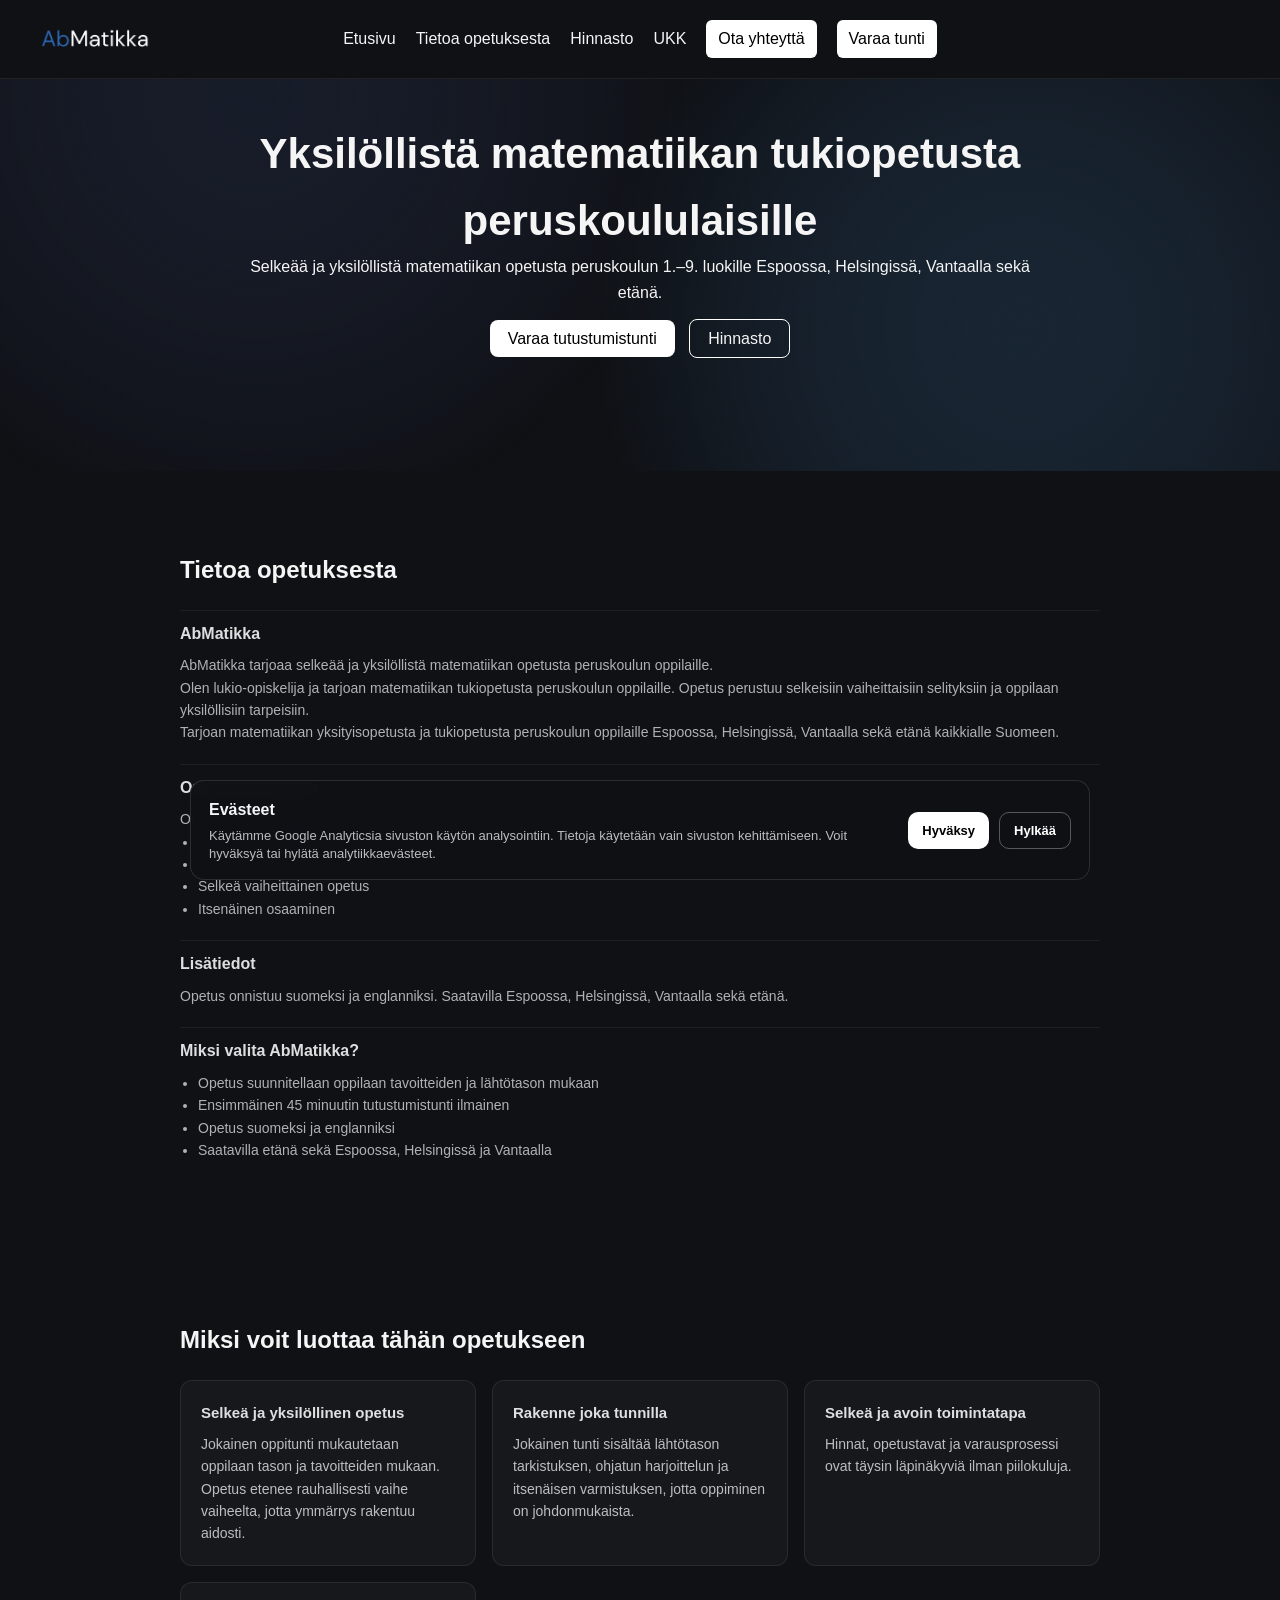
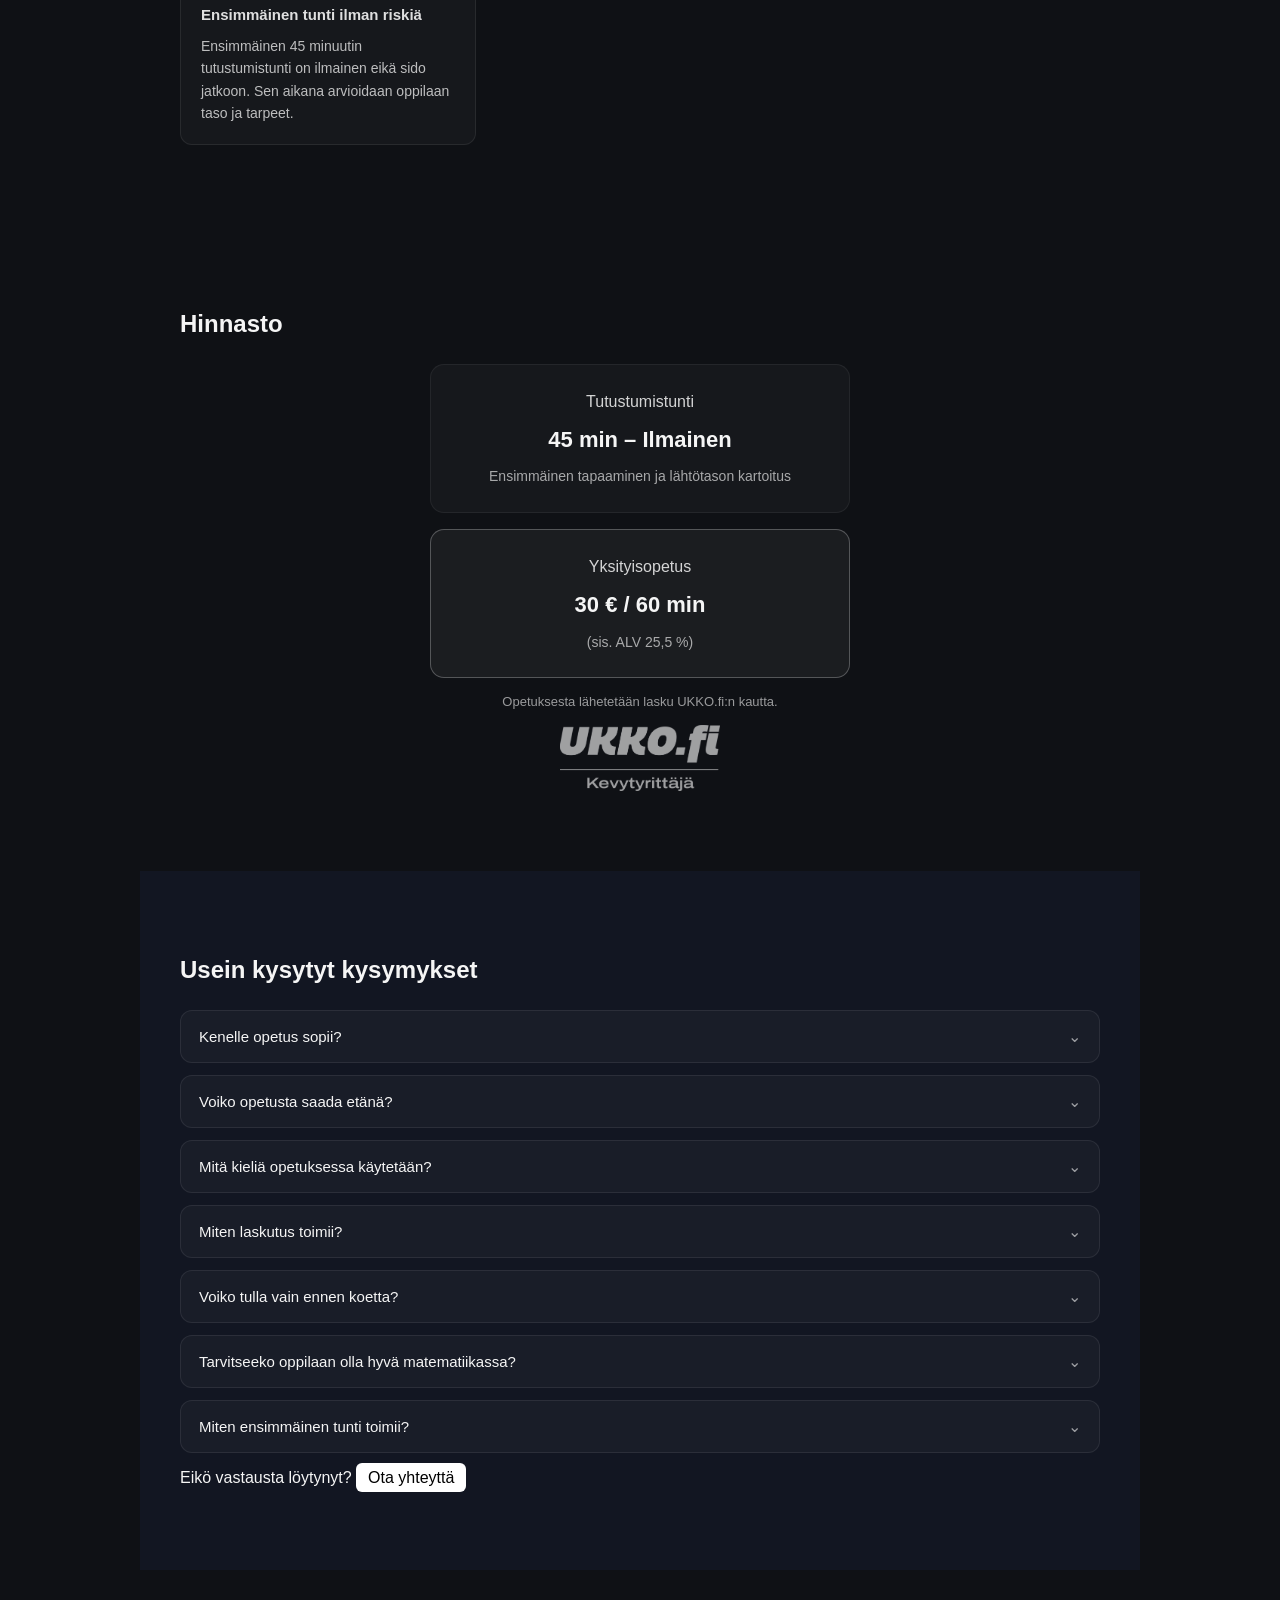
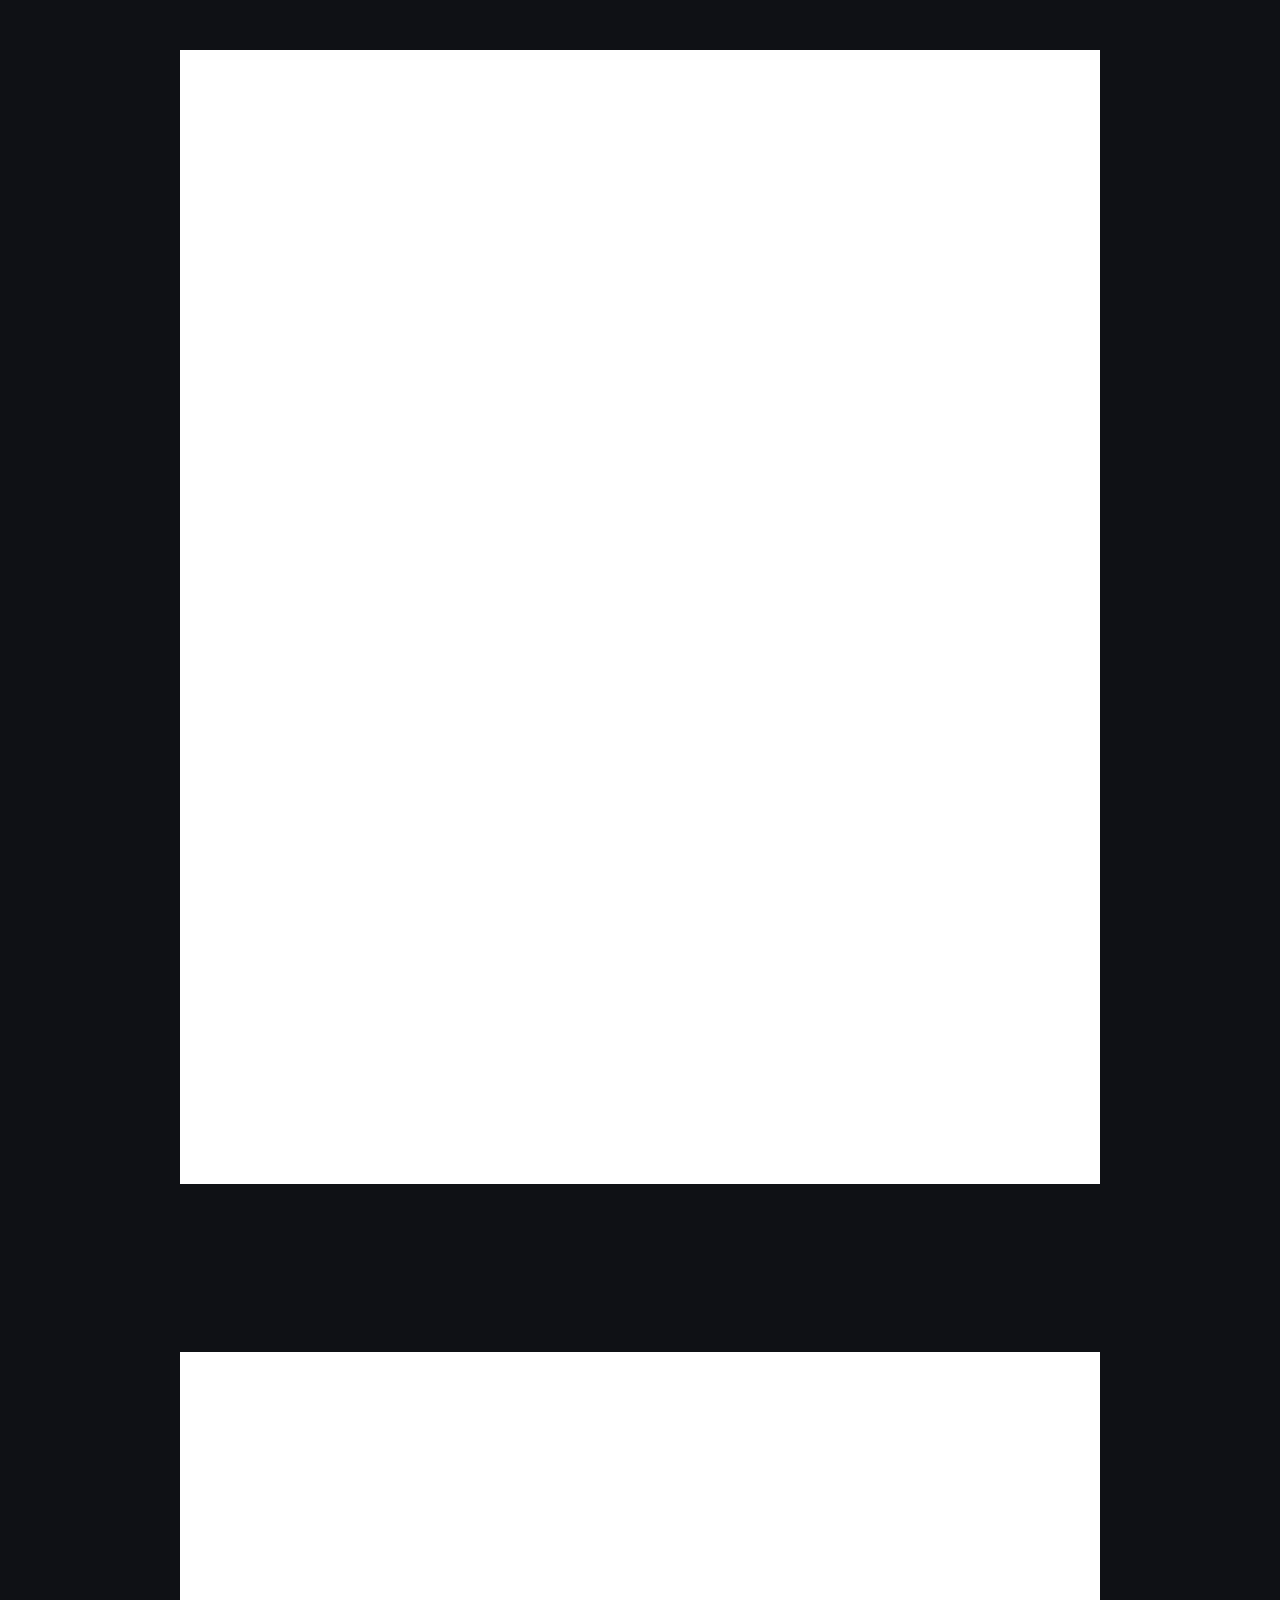
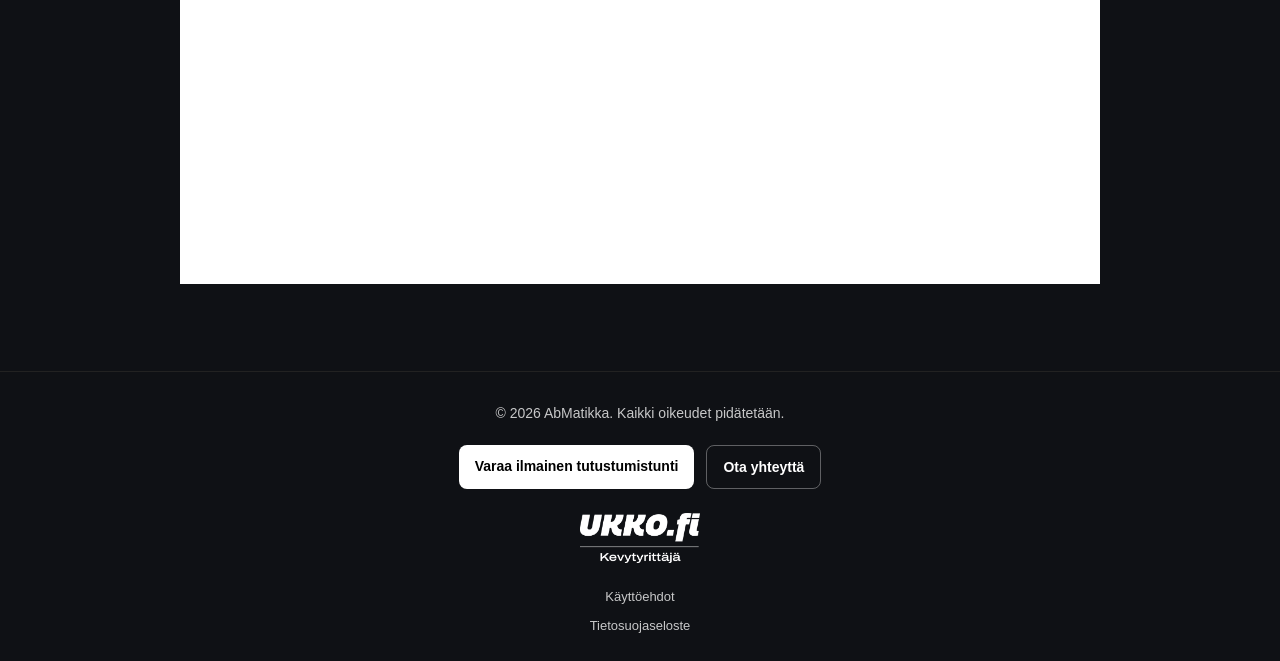
==== commit c0728769: "Remove UKKO billing sentence from footers Remove the redundant Finnish billing sentence ('Laskutus h" ====
--- a/index.html
+++ b/index.html
@@ -40,8 +40,11 @@
     "name": "AbMatikka",
     "url": "https://abmatikka.fi/",
     "image": "https://abmatikka.fi/images/logo.png",
+    "logo": "https://abmatikka.fi/images/logo.png",
+    "email": "info@abmatikka.fi",
     "description": "Matematiikan yksityisopetusta peruskoulun 1.–9. luokille Espoossa, Helsingissä, Vantaalla ja etänä.",
     "serviceType": "Matematiikan yksityisopetus",
+    "inLanguage": "fi",
     "priceRange": "€",
 
     "address": {
@@ -127,7 +130,7 @@
 <div id="top"></div>
 <!-- NAV -->
 <nav class="nav">
-  <a href="index.html" class="logo">
+  <a href="/" class="logo">
     <img src="images/logo.png" alt="AbMatikka">
   </a>
   <button class="hamburger" id="hamburger">
@@ -136,7 +139,7 @@
     <span></span>
   </button>
   <div class="nav-links" id="nav-links">
-    <a href="index.html" onclick="setTimeout(() => window.scrollTo(0,0), 0)">Etusivu</a>
+    <a href="/" onclick="setTimeout(() => window.scrollTo(0,0), 0)">Etusivu</a>
     <a href="#about" data-key="nav_about">Tietoa opetuksesta</a>
     <a href="#pricing" data-key="nav_pricing">Hinnasto</a>
     <a href="#faq" data-key="nav_faq">UKK</a>
@@ -373,13 +376,13 @@
 
 <!-- BOOKING FORM -->
 <section id="booking" class="section">
-<iframe data-tally-src="https://tally.so/embed/Xxk2DY?dynamicHeight=1&formEventsForwarding=1" loading="eager" width="100%" height="1134" frameborder="0" marginheight="0" marginwidth="0" title="Varaa tunti"></iframe>
+<iframe data-tally-src="https://tally.so/embed/Xxk2DY?dynamicHeight=1&formEventsForwarding=1" loading="lazy" width="100%" height="1134" frameborder="0" marginheight="0" marginwidth="0" title="Varaa tunti"></iframe>
 <script>var d=document,w="https://tally.so/widgets/embed.js",v=function(){"undefined"!=typeof Tally?Tally.loadEmbeds():d.querySelectorAll("iframe[data-tally-src]:not([src])").forEach((function(e){e.src=e.dataset.tallySrc}))};if("undefined"!=typeof Tally)v();else if(d.querySelector('script[src="'+w+'"]')==null){var s=d.createElement("script");s.src=w,s.onload=v,s.onerror=v,d.body.appendChild(s);}</script>
 </section>
 
 <!-- CONTACT FORM -->
 <section id="contact" class="section">
-<iframe data-tally-src="https://tally.so/embed/kd1JVj?dynamicHeight=1&formEventsForwarding=1" loading="eager" width="100%" height="532" frameborder="0" marginheight="0" marginwidth="0" title="Ota yhteyttä"></iframe>
+<iframe data-tally-src="https://tally.so/embed/kd1JVj?dynamicHeight=1&formEventsForwarding=1" loading="lazy" width="100%" height="532" frameborder="0" marginheight="0" marginwidth="0" title="Ota yhteyttä"></iframe>
 <script>var d=document,w="https://tally.so/widgets/embed.js",v=function(){"undefined"!=typeof Tally?Tally.loadEmbeds():d.querySelectorAll("iframe[data-tally-src]:not([src])").forEach((function(e){e.src=e.dataset.tallySrc}))};if("undefined"!=typeof Tally)v();else if(d.querySelector('script[src="'+w+'"]')==null){var s=d.createElement("script");s.src=w,s.onload=v,s.onerror=v,d.body.appendChild(s);}</script>
 </section>
 
@@ -402,8 +405,6 @@
   </div>
 
   <div class="footer-billing">
-    <p>Laskutus hoidetaan turvallisesti UKKO.fi-palvelun kautta.</p>
-
     <a href="https://www.ukko.fi/" target="_blank" rel="noopener noreferrer">
       <img
         src="images/UKKO_Kevytyrittaja_logo_white.png"
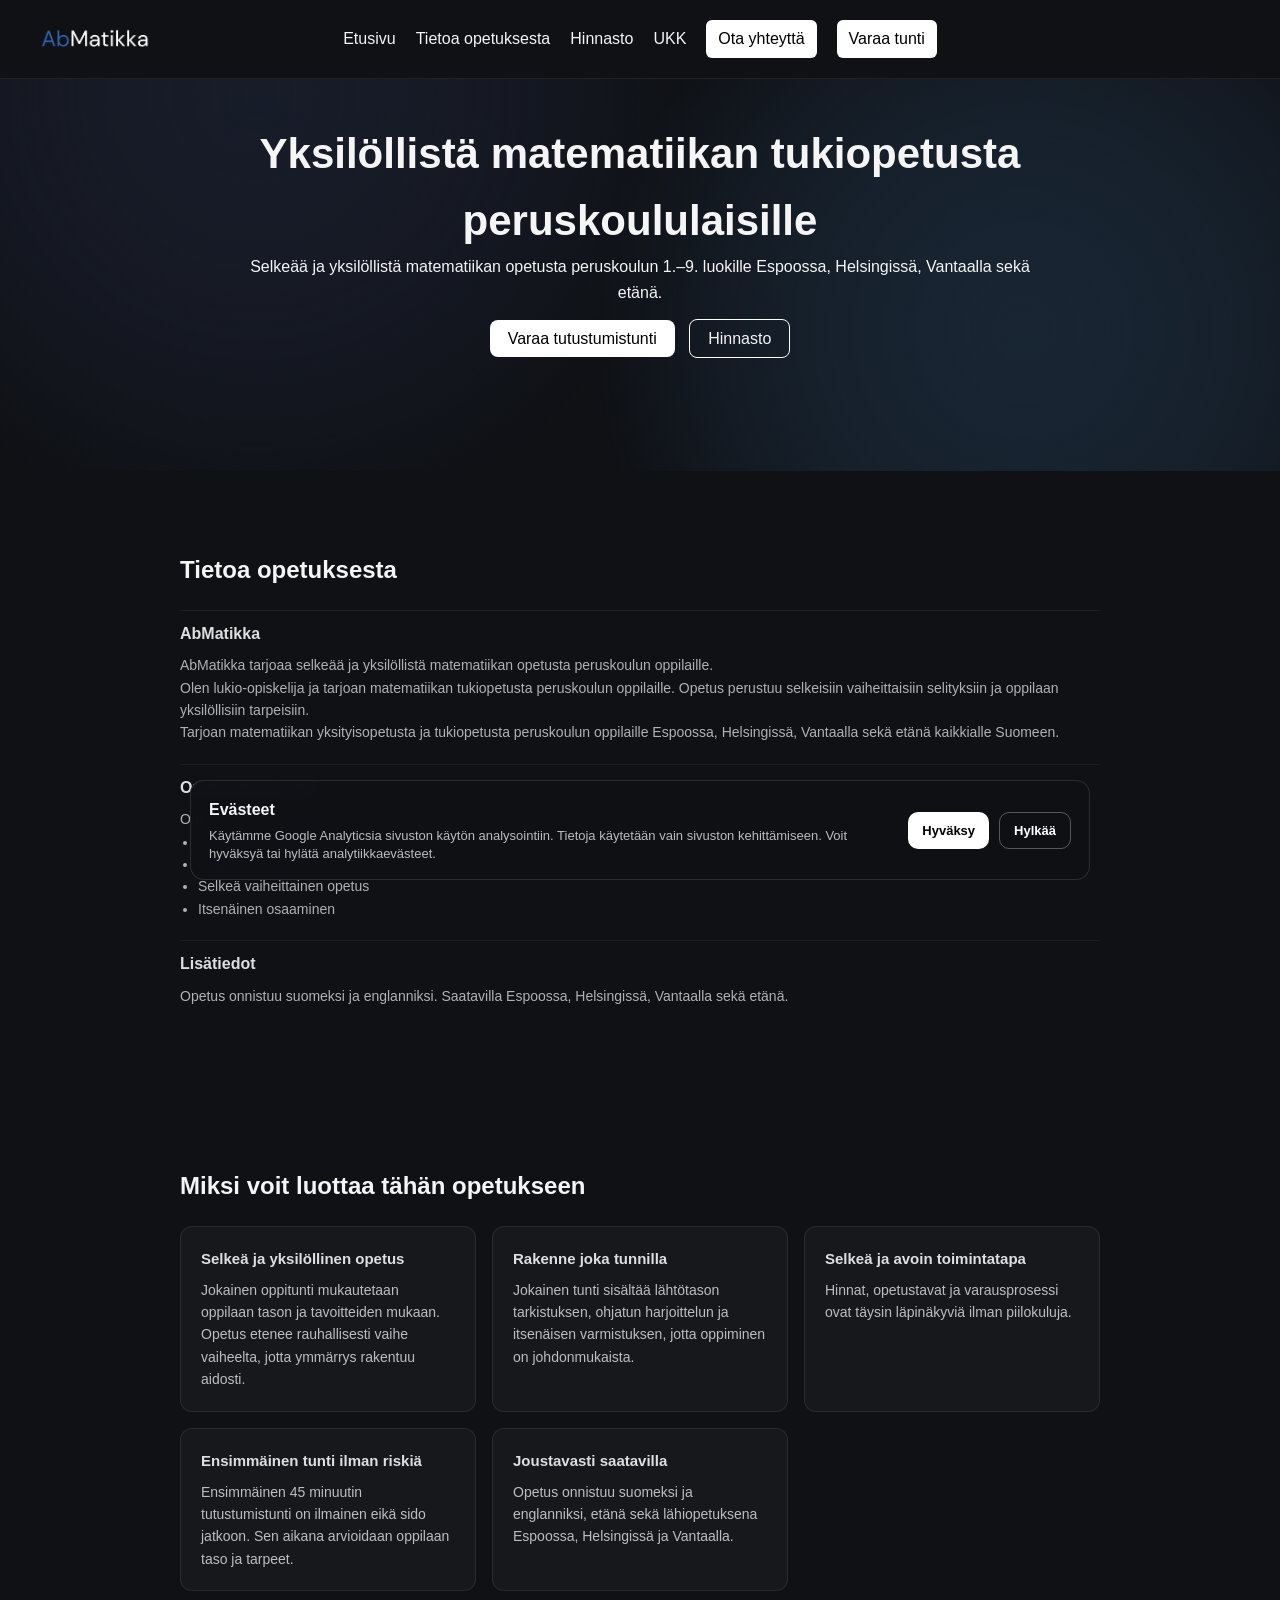
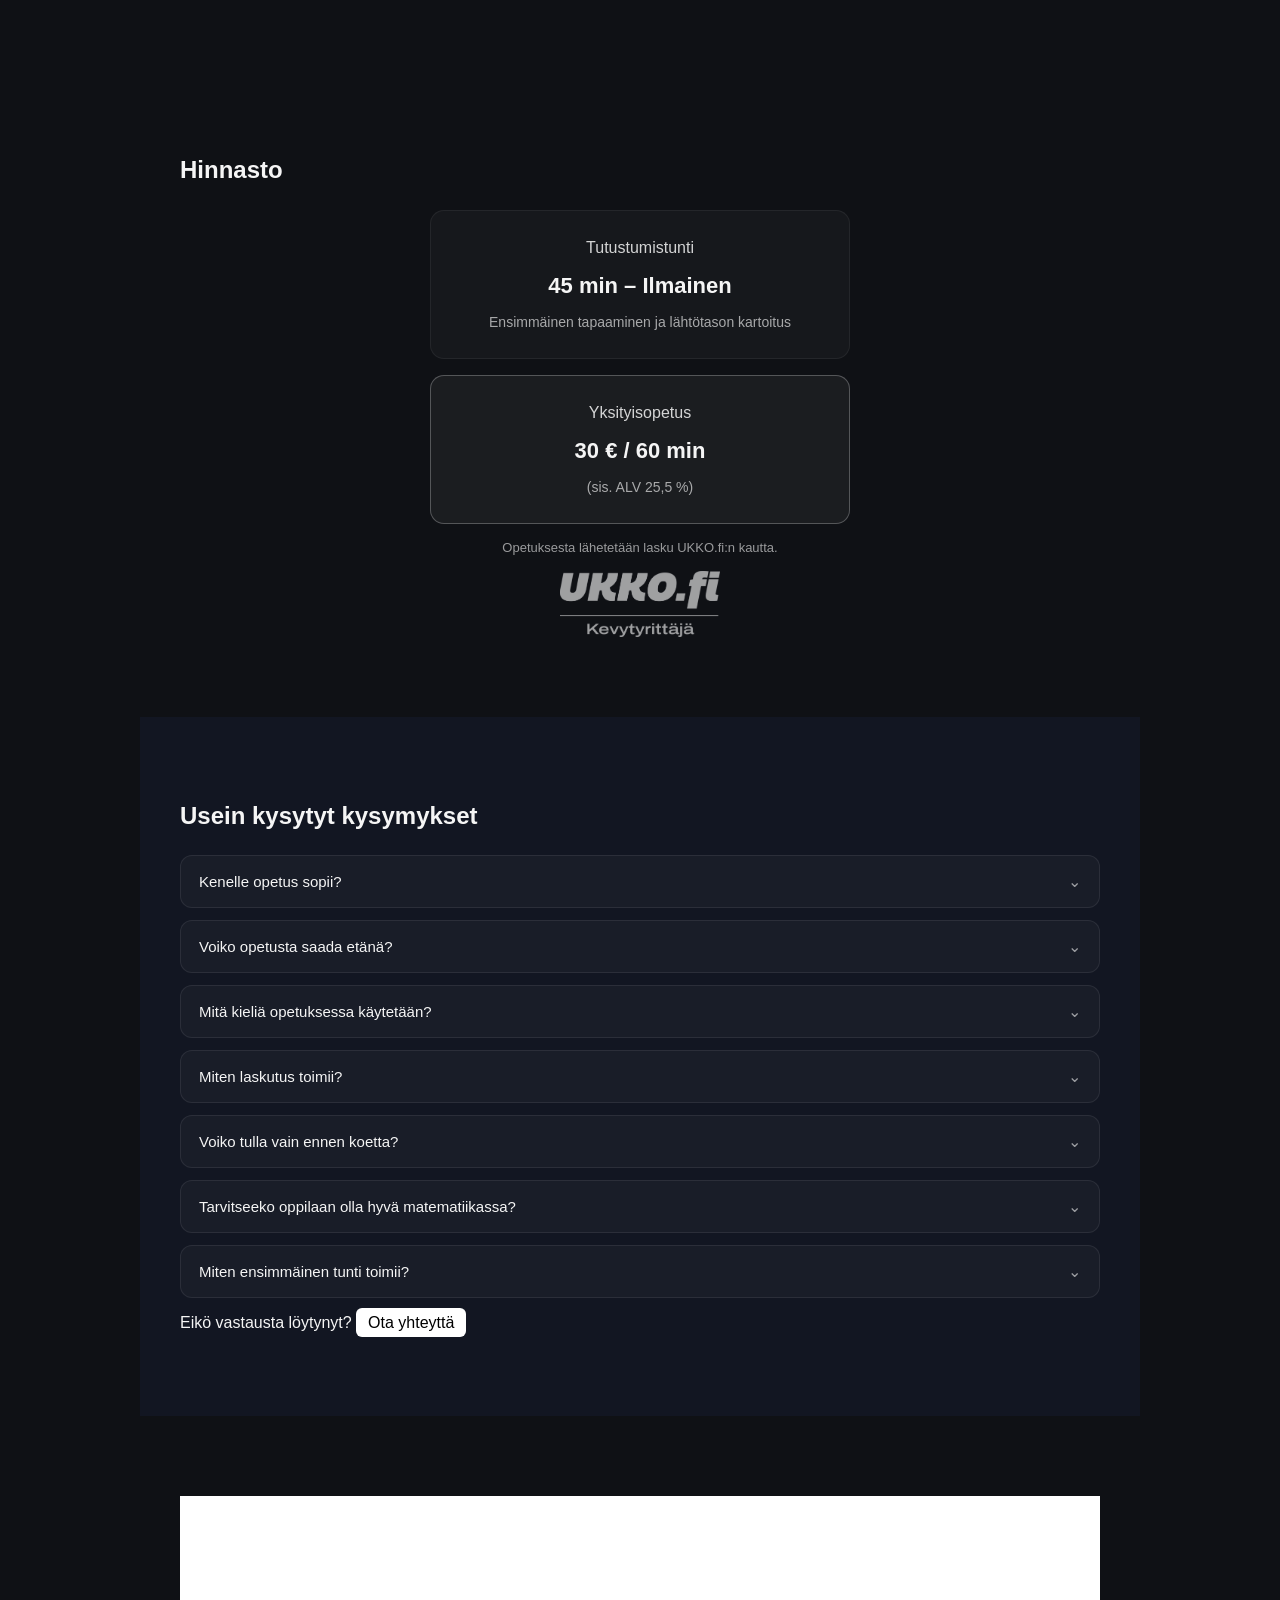
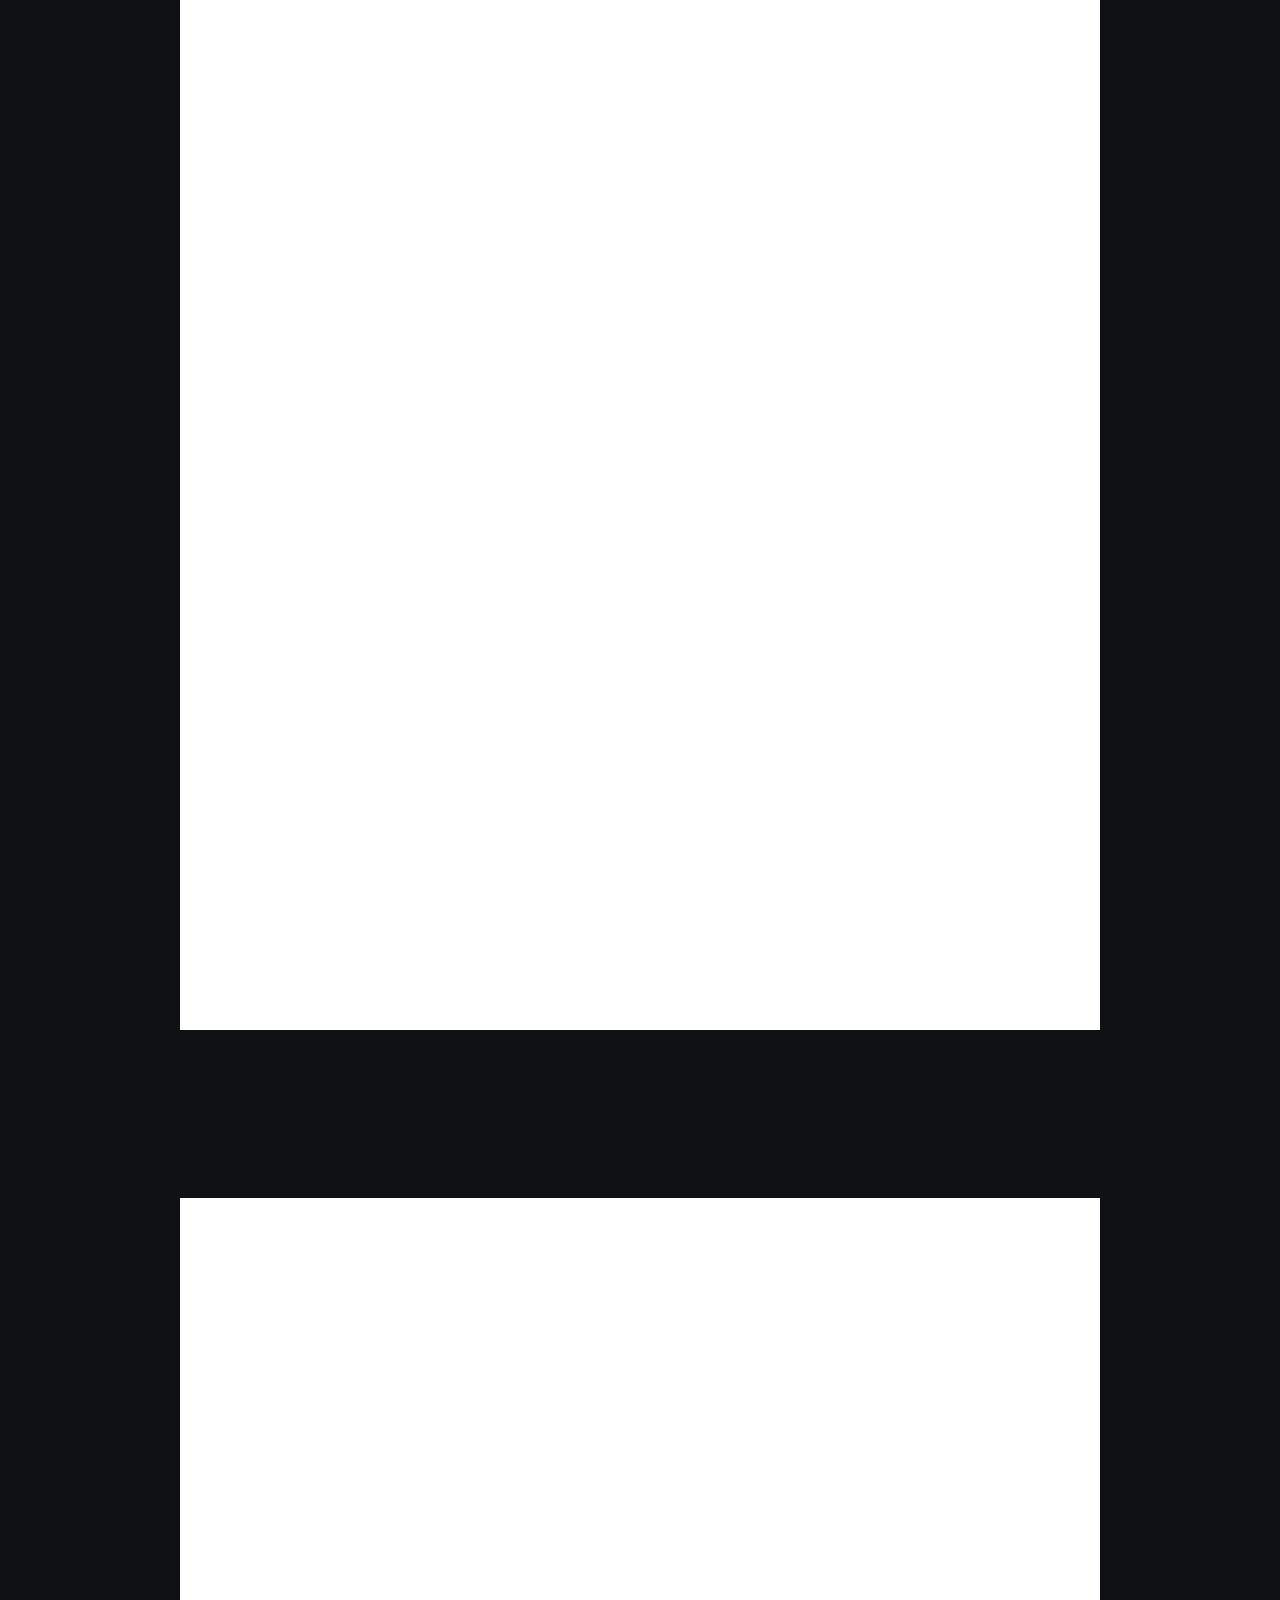
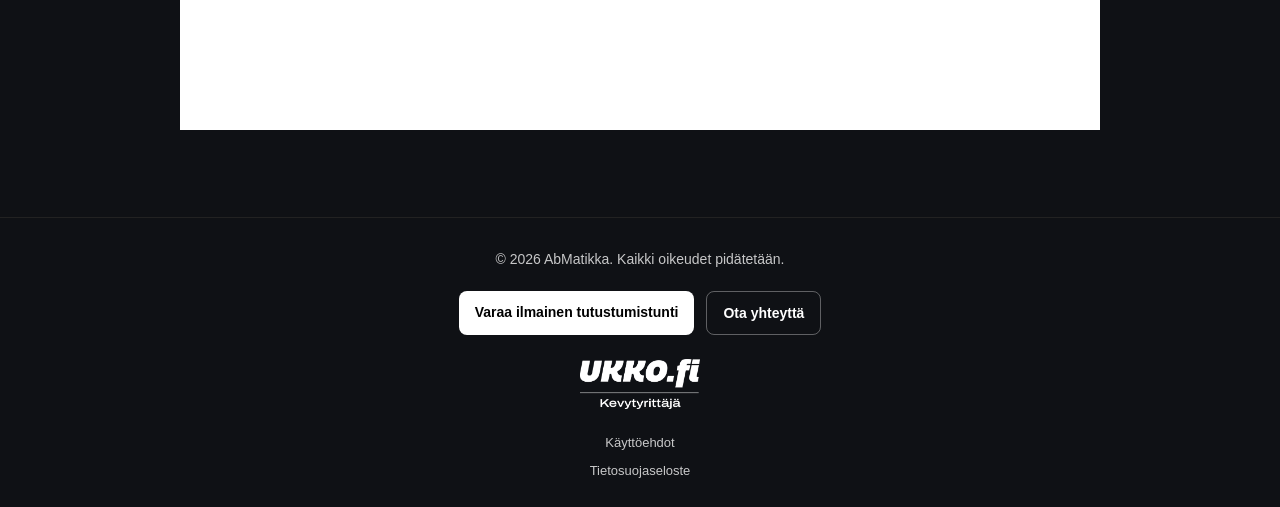
==== commit 11840316: "Update index.html" ====
--- a/index.html
+++ b/index.html
@@ -42,9 +42,13 @@
     "image": "https://abmatikka.fi/images/logo.png",
     "logo": "https://abmatikka.fi/images/logo.png",
     "email": "info@abmatikka.fi",
+    "sameAs": [
+    "https://www.yksityisopetus.fi/matematiikan-yksityisopetusta-1-9-lk-20613"
+    ],
     "description": "Matematiikan yksityisopetusta peruskoulun 1.–9. luokille Espoossa, Helsingissä, Vantaalla ja etänä.",
     "serviceType": "Matematiikan yksityisopetus",
     "inLanguage": "fi",
+    "availableLanguage": ["fi", "en"],
     "priceRange": "€",
 
     "address": {
@@ -120,9 +124,8 @@
 <meta name="twitter:description" content="Matematiikan yksityisopetusta Espoossa, Helsingissä, Vantaalla ja etänä.">
 <meta name="twitter:image" content="https://abmatikka.fi/images/logo.png">
 
-<link rel="shortcut icon" href="images/icons/favicon.ico">
-
-<link rel="preload" href="style.css" as="style">
+<link rel="icon" href="/images/icons/favicon.ico" sizes="any">
+
 <link rel="preload" href="images/logo.png" as="image">
 </head>
   
@@ -140,11 +143,11 @@
   </button>
   <div class="nav-links" id="nav-links">
     <a href="/" onclick="setTimeout(() => window.scrollTo(0,0), 0)">Etusivu</a>
-    <a href="#about" data-key="nav_about">Tietoa opetuksesta</a>
-    <a href="#pricing" data-key="nav_pricing">Hinnasto</a>
-    <a href="#faq" data-key="nav_faq">UKK</a>
-    <a href="#contact" class="btn-small" data-key="nav_contact">Ota yhteyttä</a>
-    <a href="#booking" class="btn-small" data-key="nav_booking">Varaa tunti</a>
+    <a href="/#about" data-key="nav_about">Tietoa opetuksesta</a>
+    <a href="/#pricing" data-key="nav_pricing">Hinnasto</a>
+    <a href="/#faq" data-key="nav_faq">UKK</a>
+    <a href="/#contact" class="btn-small" data-key="nav_contact">Ota yhteyttä</a>
+    <a href="/#booking" class="btn-small" data-key="nav_booking">Varaa tunti</a>
   </div>
 </nav>
 
@@ -209,16 +212,6 @@
     </p>
   </div>
 
-  <section class="subsection">
-  <h3>Miksi valita AbMatikka?</h3>
-
-  <ul class="benefits-list">
-    <li>Opetus suunnitellaan oppilaan tavoitteiden ja lähtötason mukaan</li>
-    <li>Ensimmäinen 45 minuutin tutustumistunti ilmainen</li>
-    <li>Opetus suomeksi ja englanniksi</li>
-    <li>Saatavilla etänä sekä Espoossa, Helsingissä ja Vantaalla</li>
-  </ul>
-</section>
 </section>
 
 <section id="trust" class="section">
@@ -254,6 +247,14 @@
       <p>
         Ensimmäinen 45 minuutin tutustumistunti on ilmainen eikä sido jatkoon.
         Sen aikana arvioidaan oppilaan taso ja tarpeet.
+      </p>
+    </div>
+
+    <div class="trust-item">
+      <h3>Joustavasti saatavilla</h3>
+      <p>
+        Opetus onnistuu suomeksi ja englanniksi, etänä sekä lähiopetuksena
+        Espoossa, Helsingissä ja Vantaalla.
       </p>
     </div>
 
--- a/style.css
+++ b/style.css
@@ -1048,4 +1048,19 @@
 .cookie-settings-floating:hover {
     border-color: rgba(255,255,255,0.35);
     background: #20242d;
+}
+
+.privacy-links a {
+  color: #1a73e8;
+  text-decoration: underline;
+  text-underline-offset: 2px;
+  transition: color 0.2s ease;
+}
+
+.privacy-links a:hover {
+  color: #4d9cff;
+}
+
+.privacy-links a:visited {
+  color: #7b61ff;
 }
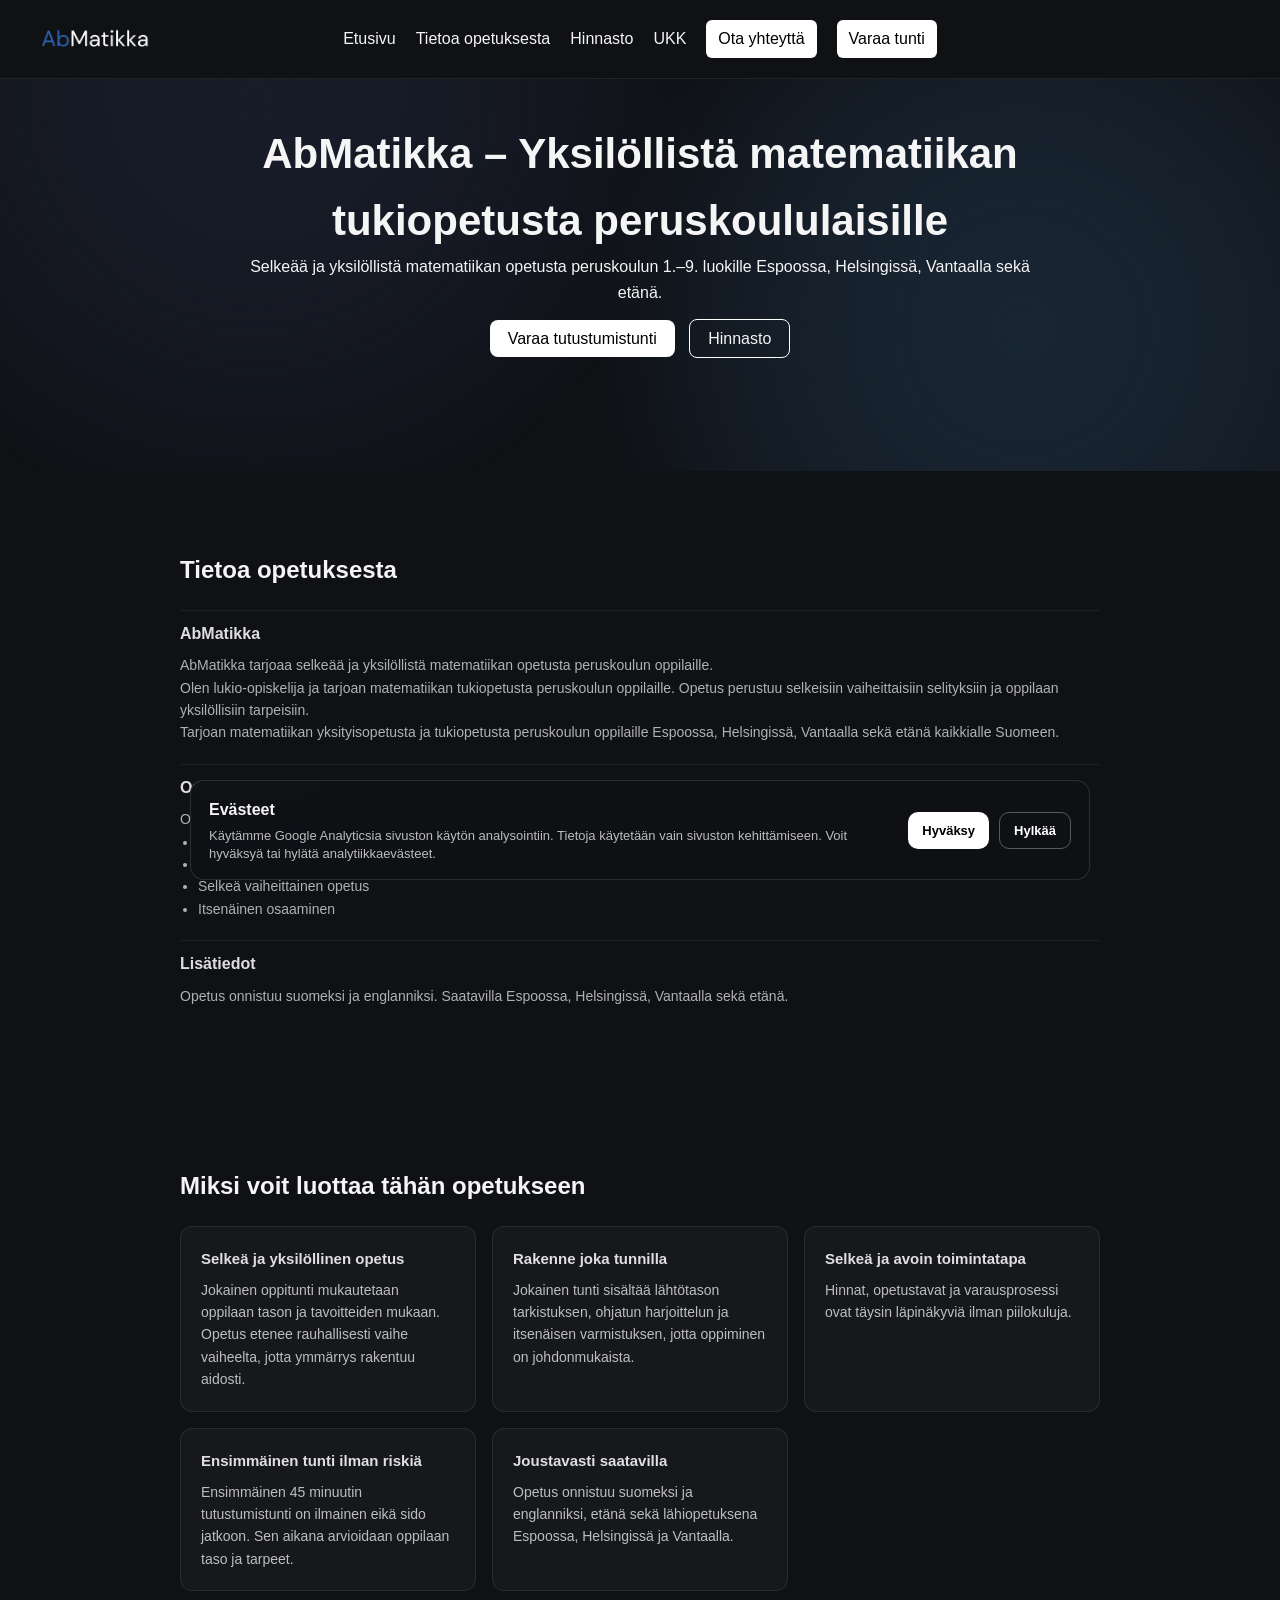
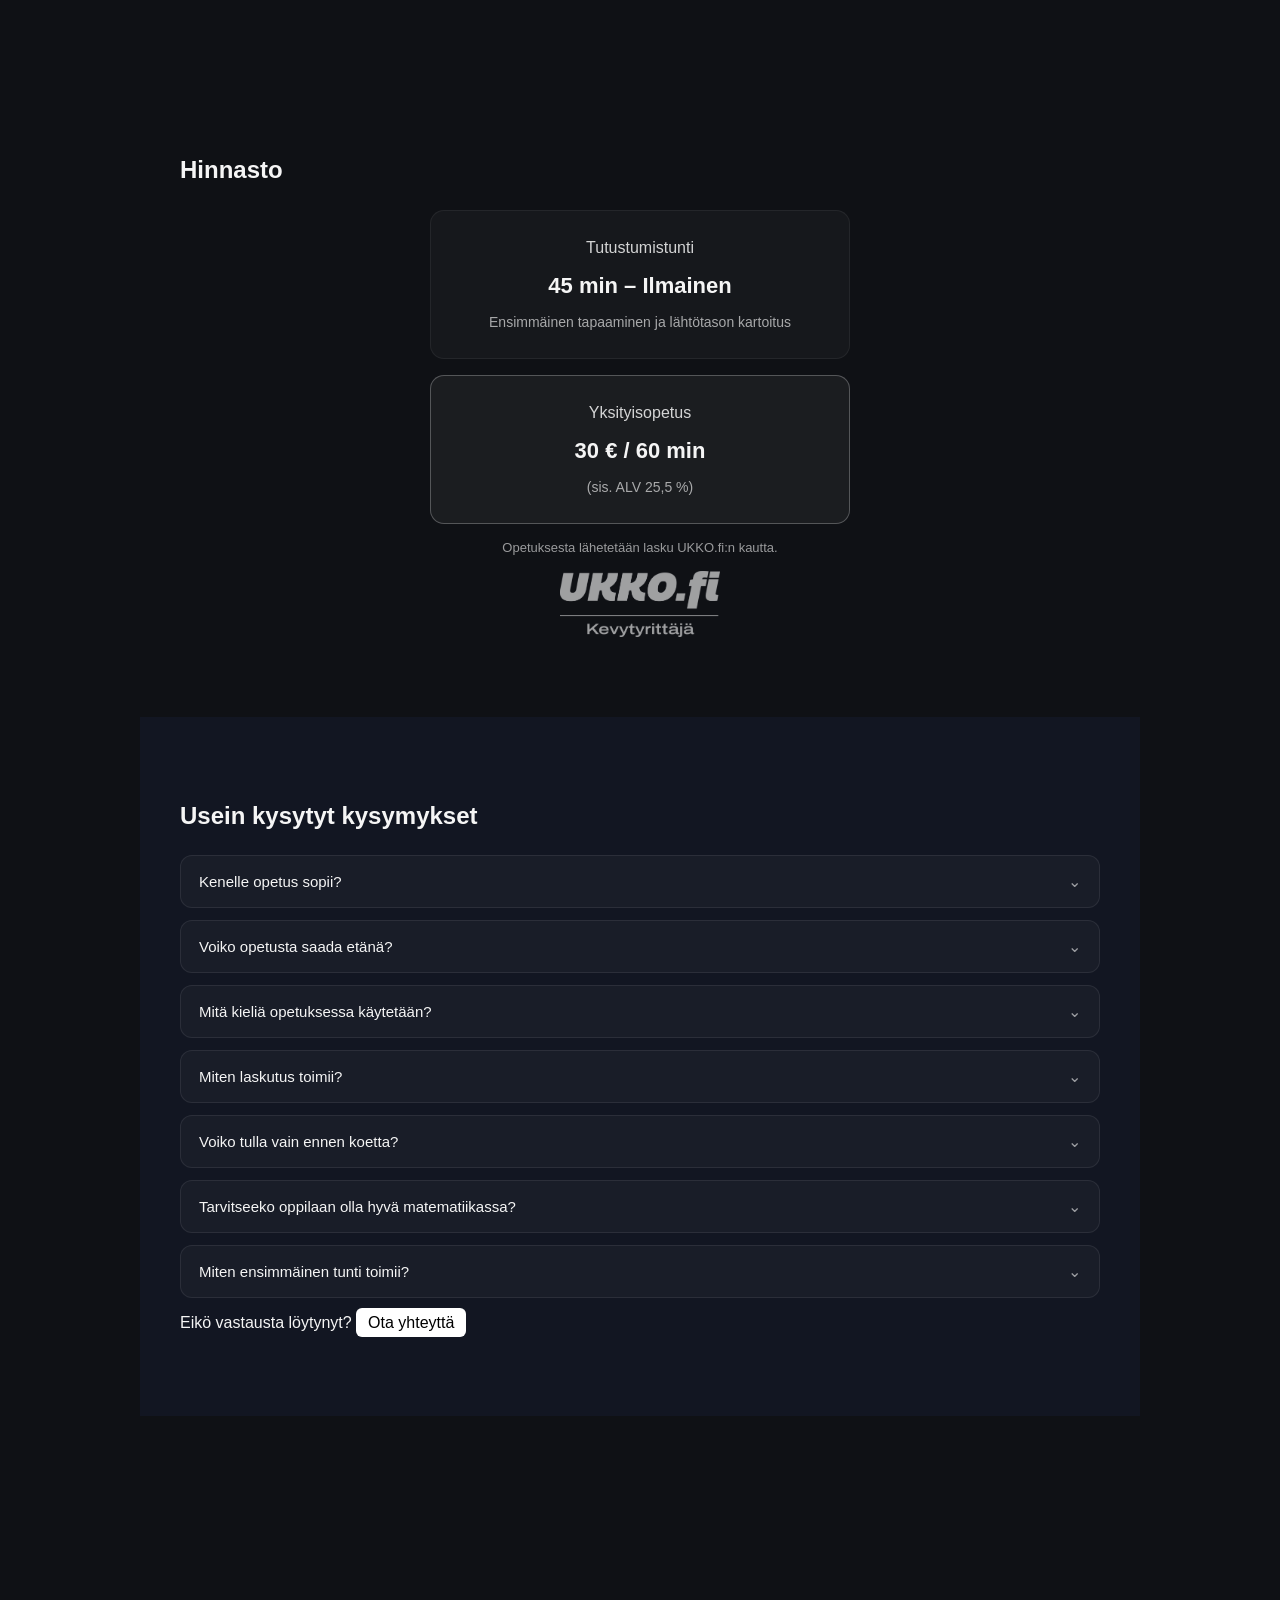
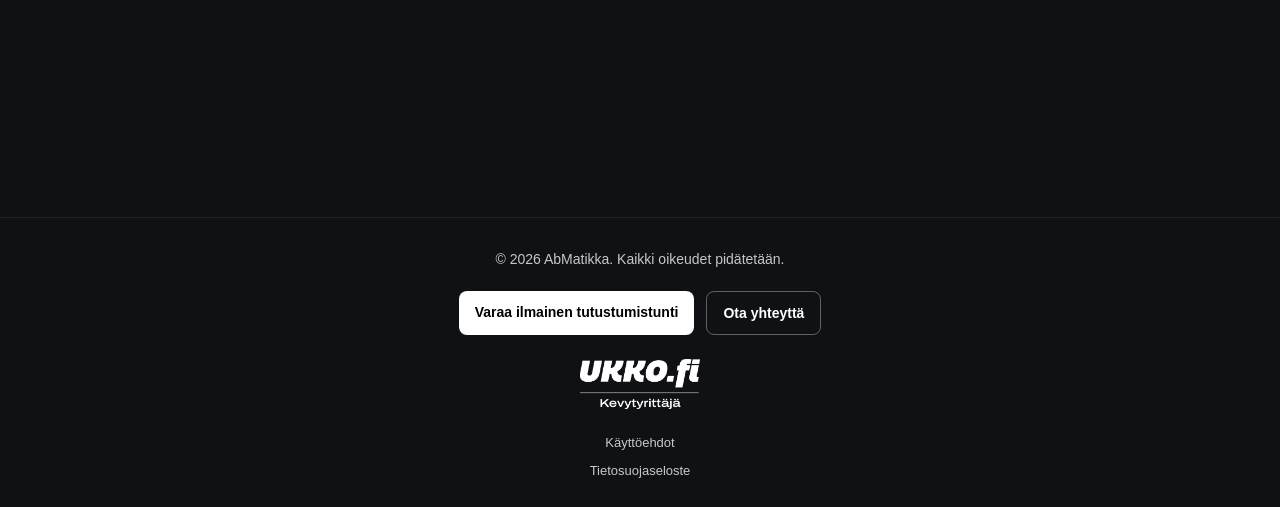
==== commit 31aa7def: "Add robots.txt and improve metadata/markup Add robots.txt and refine site metadata and markup. Updat" ====
--- a/index.html
+++ b/index.html
@@ -4,7 +4,7 @@
   <meta charset="UTF-8" />
   <meta name="viewport" content="width=device-width, initial-scale=1.0"/>
 
-  <title>Matematiikan yksityisopetus Espoo, Helsinki ja Vantaa | AbMatikka</title>
+  <title>AbMatikka | Matematiikan yksityisopetus Espoo, Helsinki ja Vantaa</title>
   <meta name="description" content="Matematiikan yksityisopetusta peruskoulun 1.–9. luokille Espoossa, Helsingissä, Vantaalla ja etänä. Ensimmäinen tutustumistunti ilmainen." />
   <link rel="apple-touch-icon" sizes="180x180" href="images/icons/apple-touch-icon.png">
   
@@ -20,6 +20,9 @@
   <meta property="og:type" content="website" />
   <meta name="theme-color" content="#0f1115" />
   <meta property="og:image" content="https://abmatikka.fi/images/logo.png">
+  <meta property="og:image:width" content="1200">
+  <meta property="og:image:height" content="630">
+  <meta property="og:image:type" content="image/png">
   <meta property="og:url" content="https://abmatikka.fi/">
   <meta property="og:image:alt" content="AbMatikka matematiikan yksityisopetus">
   
@@ -29,11 +32,25 @@
 <script type="application/ld+json">
 [
   {
-    "@context": "https://schema.org",
-    "@type": "WebSite",
-    "name": "AbMatikka",
-    "url": "https://abmatikka.fi/"
+  "@context": "https://schema.org",
+  "@type": "WebSite",
+  "name": "AbMatikka",
+  "alternateName": [
+    "AbMatikka",
+    "Ab Matikka"
+  ],
+  "url": "https://abmatikka.fi/"
   },
+
+  {
+  "@context": "https://schema.org",
+  "@type": "Organization",
+  "name": "AbMatikka",
+  "url": "https://abmatikka.fi/",
+  "logo": "https://abmatikka.fi/images/logo.png",
+  "email": "info@abmatikka.fi"
+  },
+  
   {
     "@context": "https://schema.org",
     "@type": "ProfessionalService",
@@ -134,7 +151,11 @@
 <!-- NAV -->
 <nav class="nav">
   <a href="/" class="logo">
-    <img src="images/logo.png" alt="AbMatikka">
+    <img
+    src="images/logo.png"
+    alt="AbMatikka"
+    width="180"
+    height="40">
   </a>
   <button class="hamburger" id="hamburger">
     <span></span>
@@ -156,7 +177,7 @@
   <div class="hero-bg"></div>
 
   <div class="hero-content">
-    <h1 data-key="hero_title">Yksilöllistä matematiikan tukiopetusta peruskoululaisille</h1>
+    <h1 data-key="hero_title">AbMatikka – Yksilöllistä matematiikan tukiopetusta peruskoululaisille</h1>
     <p data-key="hero_desc">
       Selkeää ja yksilöllistä matematiikan opetusta peruskoulun 1.–9. luokille Espoossa, Helsingissä, Vantaalla sekä etänä.
     </p>
--- a/style.css
+++ b/style.css
@@ -1050,17 +1050,16 @@
     background: #20242d;
 }
 
-.privacy-links a {
-  color: #1a73e8;
+.legal-page a {
+  color: #0066cc;
   text-decoration: underline;
-  text-underline-offset: 2px;
-  transition: color 0.2s ease;
-}
-
-.privacy-links a:hover {
-  color: #4d9cff;
-}
-
-.privacy-links a:visited {
-  color: #7b61ff;
+}
+
+.legal-page a:hover {
+  color: #004c99;
+}
+
+.legal-page a:focus {
+  outline: 2px solid #0066cc;
+  outline-offset: 2px;
 }
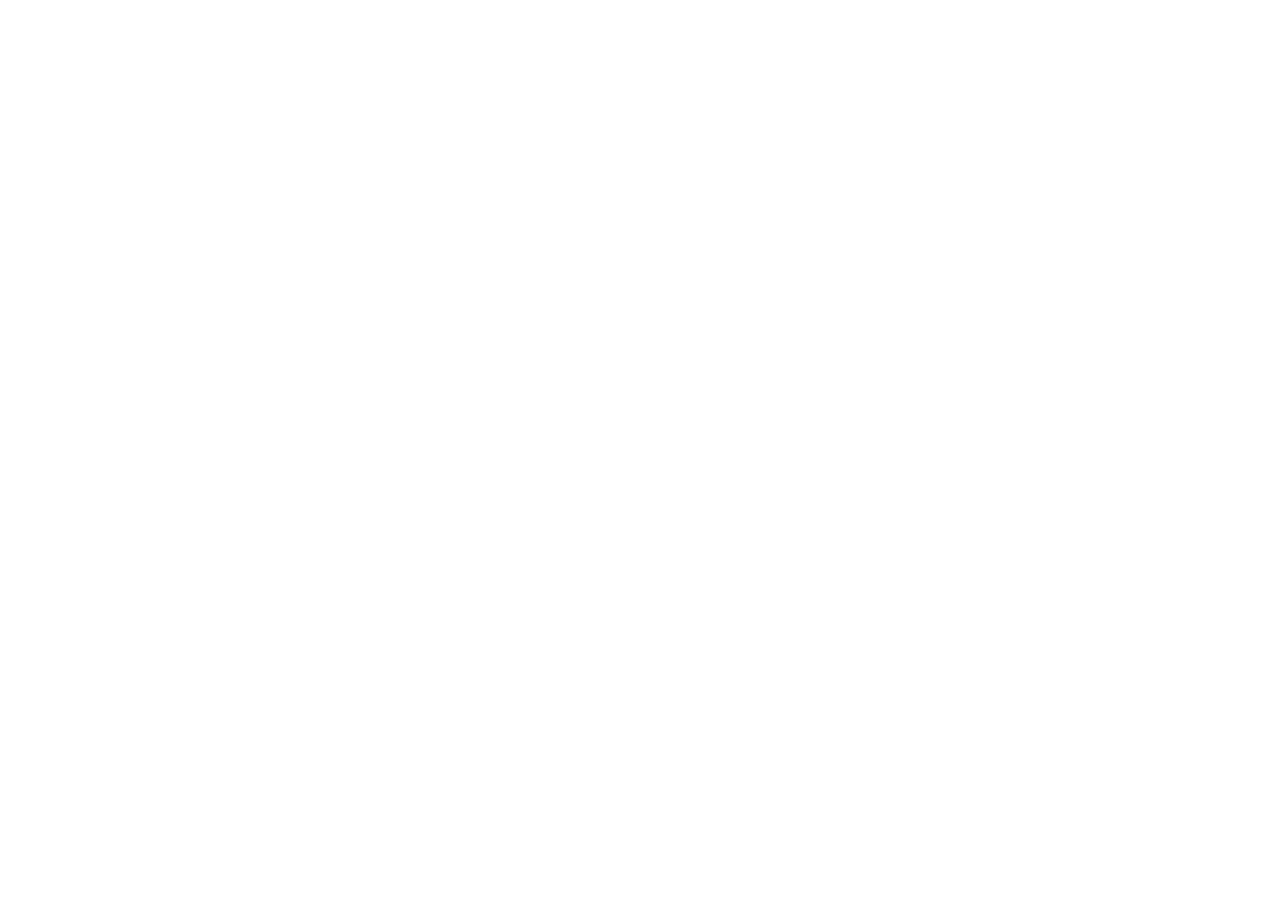
==== commit 410975e4: "Redirect index.html to new site URL The previous content of index.html has been replaced with a redi" ====
--- a/index.html
+++ b/index.html
@@ -1,497 +1,15 @@
 <!DOCTYPE html>
 <html lang="fi">
 <head>
-  <meta charset="UTF-8" />
-  <meta name="viewport" content="width=device-width, initial-scale=1.0"/>
-
-  <title>AbMatikka | Matematiikan yksityisopetus Espoo, Helsinki ja Vantaa</title>
-  <meta name="description" content="Matematiikan yksityisopetusta peruskoulun 1.–9. luokille Espoossa, Helsingissä, Vantaalla ja etänä. Ensimmäinen tutustumistunti ilmainen." />
-  <link rel="apple-touch-icon" sizes="180x180" href="images/icons/apple-touch-icon.png">
-  
-  <!-- Favicons for browsers and Google Search Bot -->
-  <link rel="icon" type="image/png" sizes="48x48" href="images/icons/favicon-48x48.png">
-  <link rel="icon" type="image/png" sizes="32x32" href="images/icons/favicon-32x32.png">
-  <link rel="icon" type="image/png" sizes="16x16" href="images/icons/favicon-16x16.png">
-  <link rel="manifest" href="images/icons/site.webmanifest">
-
-  <!-- Open Graph (social media) -->
-  <meta property="og:title" content="AbMatikka – Matematiikan tukiopetus" />
-  <meta property="og:description" content="Yksilöllistä matematiikan opetusta Espoo, Helsinki, Vantaa ja etänä." />
-  <meta property="og:type" content="website" />
-  <meta name="theme-color" content="#0f1115" />
-  <meta property="og:image" content="https://abmatikka.fi/images/logo.png">
-  <meta property="og:image:width" content="1200">
-  <meta property="og:image:height" content="630">
-  <meta property="og:image:type" content="image/png">
-  <meta property="og:url" content="https://abmatikka.fi/">
-  <meta property="og:image:alt" content="AbMatikka matematiikan yksityisopetus">
-  
-  <link rel="stylesheet" href="style.css">
+  <meta charset="utf-8">
+  <title>Redirecting to Abmatikka.fi</title>
+  <meta http-equiv="refresh" content="0; url=https://abmatikka.fi/">
   <link rel="canonical" href="https://abmatikka.fi/">
-
-<script type="application/ld+json">
-[
-  {
-  "@context": "https://schema.org",
-  "@type": "WebSite",
-  "name": "AbMatikka",
-  "alternateName": [
-    "AbMatikka",
-    "Ab Matikka"
-  ],
-  "url": "https://abmatikka.fi/"
-  },
-
-  {
-  "@context": "https://schema.org",
-  "@type": "Organization",
-  "name": "AbMatikka",
-  "url": "https://abmatikka.fi/",
-  "logo": "https://abmatikka.fi/images/logo.png",
-  "email": "info@abmatikka.fi"
-  },
-  
-  {
-    "@context": "https://schema.org",
-    "@type": "ProfessionalService",
-    "name": "AbMatikka",
-    "url": "https://abmatikka.fi/",
-    "image": "https://abmatikka.fi/images/logo.png",
-    "logo": "https://abmatikka.fi/images/logo.png",
-    "email": "info@abmatikka.fi",
-    "sameAs": [
-    "https://www.yksityisopetus.fi/matematiikan-yksityisopetusta-1-9-lk-20613"
-    ],
-    "description": "Matematiikan yksityisopetusta peruskoulun 1.–9. luokille Espoossa, Helsingissä, Vantaalla ja etänä.",
-    "serviceType": "Matematiikan yksityisopetus",
-    "inLanguage": "fi",
-    "availableLanguage": ["fi", "en"],
-    "priceRange": "€",
-
-    "address": {
-      "@type": "PostalAddress",
-      "addressLocality": "Espoo",
-      "addressRegion": "Uusimaa",
-      "addressCountry": "FI"
-    },
-
-    "areaServed": [
-      {
-        "@type": "City",
-        "name": "Espoo"
-      },
-      {
-        "@type": "City",
-        "name": "Helsinki"
-      },
-      {
-        "@type": "City",
-        "name": "Vantaa"
-      },
-      {
-        "@type": "Country",
-        "name": "Finland"
-      }
-    ],
-
-    "offers": [
-      {
-        "@type": "Offer",
-        "url": "https://abmatikka.fi/#pricing",
-        "availability": "https://schema.org/InStock",
-        "price": "0",
-        "priceCurrency": "EUR",
-        "itemOffered": {
-          "@type": "Service",
-          "name": "Tutustumistunti",
-          "description": "Ilmainen 45 minuutin tutustumistunti ja lähtötason kartoitus."
-        }
-      },
-      {
-        "@type": "Offer",
-        "url": "https://abmatikka.fi/#pricing",
-        "availability": "https://schema.org/InStock",
-        "priceSpecification": {
-          "@type": "UnitPriceSpecification",
-          "price": "30",
-          "priceCurrency": "EUR",
-          "unitCode": "HUR"
-        },
-        "itemOffered": {
-          "@type": "Service",
-          "name": "Matematiikan yksityisopetus",
-          "description": "60 minuutin matematiikan yksityisopetus peruskoulun 1.–9. luokille."
-        }
-      }
-    ]
-  }
-]
-</script>
-
-<meta name="author" content="Abdulrahman Al-Mafrachi">
-<meta name="robots" content="index, follow">
-<meta name="format-detection" content="telephone=no">
-<meta name="color-scheme" content="dark">
-
-<meta property="og:locale" content="fi_FI">
-<meta property="og:site_name" content="AbMatikka">
-
-<meta name="twitter:card" content="summary_large_image">
-<meta name="twitter:title" content="AbMatikka – Matematiikan tukiopetus">
-<meta name="twitter:description" content="Matematiikan yksityisopetusta Espoossa, Helsingissä, Vantaalla ja etänä.">
-<meta name="twitter:image" content="https://abmatikka.fi/images/logo.png">
-
-<link rel="icon" href="/images/icons/favicon.ico" sizes="any">
-
-<link rel="preload" href="images/logo.png" as="image">
 </head>
-  
 <body>
-<div id="top"></div>
-<!-- NAV -->
-<nav class="nav">
-  <a href="/" class="logo">
-    <img
-    src="images/logo.png"
-    alt="AbMatikka"
-    width="180"
-    height="40">
-  </a>
-  <button class="hamburger" id="hamburger">
-    <span></span>
-    <span></span>
-    <span></span>
-  </button>
-  <div class="nav-links" id="nav-links">
-    <a href="/" onclick="setTimeout(() => window.scrollTo(0,0), 0)">Etusivu</a>
-    <a href="/#about" data-key="nav_about">Tietoa opetuksesta</a>
-    <a href="/#pricing" data-key="nav_pricing">Hinnasto</a>
-    <a href="/#faq" data-key="nav_faq">UKK</a>
-    <a href="/#contact" class="btn-small" data-key="nav_contact">Ota yhteyttä</a>
-    <a href="/#booking" class="btn-small" data-key="nav_booking">Varaa tunti</a>
-  </div>
-</nav>
-
-<!-- HERO -->
-<header class="hero">
-  <div class="hero-bg"></div>
-
-  <div class="hero-content">
-    <h1 data-key="hero_title">AbMatikka – Yksilöllistä matematiikan tukiopetusta peruskoululaisille</h1>
-    <p data-key="hero_desc">
-      Selkeää ja yksilöllistä matematiikan opetusta peruskoulun 1.–9. luokille Espoossa, Helsingissä, Vantaalla sekä etänä.
-    </p>
-
-    <div class="hero-buttons">
-      <a href="#booking" class="btn" data-key="hero_btn_book">Varaa tutustumistunti</a>
-      <a href="#pricing" class="btn-secondary" data-key="hero_btn_pricing">Hinnasto</a>
-    </div>
-  </div>
-</header>
-
-<!-- ABOUT -->
-<section id="about" class="section">
-
-  <h2 data-key="about_title">Tietoa opetuksesta</h2>
-
-  <!-- ABOUT PART -->
-  <div class="subsection">
-    <h3 data-key="about_h3_1">AbMatikka</h3>
-  <p data-key="about_p1">
-    AbMatikka tarjoaa selkeää ja yksilöllistä matematiikan opetusta peruskoulun oppilaille.
-  </p>
-
-  <p data-key="about_p2">
-    Olen lukio-opiskelija ja tarjoan matematiikan tukiopetusta peruskoulun oppilaille. Opetus perustuu selkeisiin vaiheittaisiin selityksiin ja oppilaan yksilöllisiin tarpeisiin.
-  </p>
-
-  <p data-key="about_p3">
-    Tarjoan matematiikan yksityisopetusta ja tukiopetusta peruskoulun oppilaille Espoossa, Helsingissä, Vantaalla sekä etänä kaikkialle Suomeen.
-  </p>
-</div>
-
-  <!-- TEACHING METHOD PART -->
-  <div class="subsection">
-    <h3 data-key="about_h3_2">Opetusmenetelmä</h3>
-
-    <p data-key="about_method_intro">Opetus etenee vaiheittain:</p>
-
-    <ul>
-      <li data-key="method_1">Lähtötason kartoitus</li>
-      <li data-key="method_2">Ongelmien tunnistaminen</li>
-      <li data-key="method_3">Selkeä vaiheittainen opetus</li>
-      <li data-key="method_4">Itsenäinen osaaminen</li>
-    </ul>
-  </div>
-
-  <!-- EXTRA INFO -->
-  <div class="subsection">
-    <h3 data-key="about_h3_3">Lisätiedot</h3>
-    <p data-key="about_extra">
-      Opetus onnistuu suomeksi ja englanniksi.  
-      Saatavilla Espoossa, Helsingissä, Vantaalla sekä etänä.
-    </p>
-  </div>
-
-</section>
-
-<section id="trust" class="section">
-  <h2>Miksi voit luottaa tähän opetukseen</h2>
-
-  <div class="trust-grid">
-
-    <div class="trust-item">
-      <h3>Selkeä ja yksilöllinen opetus</h3>
-      <p>
-        Jokainen oppitunti mukautetaan oppilaan tason ja tavoitteiden mukaan.
-        Opetus etenee rauhallisesti vaihe vaiheelta, jotta ymmärrys rakentuu aidosti.
-      </p>
-    </div>
-
-    <div class="trust-item">
-      <h3>Rakenne joka tunnilla</h3>
-      <p>
-        Jokainen tunti sisältää lähtötason tarkistuksen, ohjatun harjoittelun
-        ja itsenäisen varmistuksen, jotta oppiminen on johdonmukaista.
-      </p>
-    </div>
-
-    <div class="trust-item">
-      <h3>Selkeä ja avoin toimintatapa</h3>
-      <p>
-        Hinnat, opetustavat ja varausprosessi ovat täysin läpinäkyviä ilman piilokuluja.
-      </p>
-    </div>
-
-    <div class="trust-item">
-      <h3>Ensimmäinen tunti ilman riskiä</h3>
-      <p>
-        Ensimmäinen 45 minuutin tutustumistunti on ilmainen eikä sido jatkoon.
-        Sen aikana arvioidaan oppilaan taso ja tarpeet.
-      </p>
-    </div>
-
-    <div class="trust-item">
-      <h3>Joustavasti saatavilla</h3>
-      <p>
-        Opetus onnistuu suomeksi ja englanniksi, etänä sekä lähiopetuksena
-        Espoossa, Helsingissä ja Vantaalla.
-      </p>
-    </div>
-
-  </div>
-</section>
-
-<!-- PRICING -->
-<section id="pricing" class="section">
-  <h2 data-key="pricing_title">Hinnasto</h2>
-
-  <div class="pricing-clean">
-
-    <div class="pricing-item">
-      <div class="pricing-title" data-key="pricing_free_title">Tutustumistunti</div>
-      <div class="pricing-price" data-key="pricing_free_price">45 min – Ilmainen</div>
-      <div class="pricing-desc" data-key="pricing_free_desc">Ensimmäinen tapaaminen ja lähtötason kartoitus</div>
-    </div>
-
-    <div class="pricing-item featured">
-      <div class="pricing-title" data-key="pricing_private_title">Yksityisopetus</div>
-      <div class="pricing-price" data-key="pricing_private_price">30 € / 60 min</div>
-      <div class="pricing-desc" data-key="pricing_private_desc">(sis. ALV 25,5 %)</div>
-    </div>
-
-  </div>
-
-  <div class="payment-methods">
-  Opetuksesta lähetetään lasku UKKO.fi:n kautta.
-
-  <a href="https://www.ukko.fi/" target="_blank" rel="noopener noreferrer">
-    <img
-      src="images/UKKO_Kevytyrittaja_logo_white.png"
-      alt="UKKO.fi"
-      class="ukko-logo">
-  </a>
-</div>
-</section>
-
-<!-- FAQ -->
-<section id="faq" class="section dark">
-  <h2 data-key="faq_title">Usein kysytyt kysymykset</h2>
-
-  <div class="faq-clean">
-
-    <div class="faq-item">
-      <button class="faq-question">
-        <span data-key="faq_q1">Kenelle opetus sopii?</span>
-        <span class="faq-icon">⌄</span>
-      </button>
-      <div class="faq-answer" data-key="faq_a1">
-        Peruskoulun oppilaille (1.–9. luokka), jotka tarvitsevat tukea matematiikassa.
-      </div>
-    </div>
-
-    <div class="faq-item">
-      <button class="faq-question">
-        <span data-key="faq_q2">Voiko opetusta saada etänä?</span>
-        <span class="faq-icon">⌄</span>
-      </button>
-      <div class="faq-answer" data-key="faq_a2">
-        Kyllä. Opetus onnistuu sekä etänä että lähiopetuksena Espoossa, Helsingissä ja Vantaalla.
-      </div>
-    </div>
-
-    <div class="faq-item">
-      <button class="faq-question">
-        <span data-key="faq_q3">Mitä kieliä opetuksessa käytetään?</span>
-        <span class="faq-icon">⌄</span>
-      </button>
-      <div class="faq-answer" data-key="faq_a3">
-        Opetus onnistuu suomeksi ja englanniksi.
-      </div>
-    </div>
-
-    <div class="faq-item">
-      <button class="faq-question">
-        <span data-key="faq_q4">Miten laskutus toimii?</span>
-        <span class="faq-icon">⌄</span>
-      </button>
-      <div class="faq-answer" data-key="faq_a4">
-        Lasku lähetetään UKKO.fi-palvelun kautta, ja hinta on 30 € / 60 min (sis. ALV 25,5 %).
-      </div>
-    </div>
-
-    <div class="faq-item">
-      <button class="faq-question">
-        <span data-key="faq_q5">Voiko tulla vain ennen koetta?</span>
-        <span class="faq-icon">⌄</span>
-      </button>
-      <div class="faq-answer" data-key="faq_a5">
-        Kyllä. Yksittäiset tunnit ja kertaluonteinen tuki ovat täysin mahdollisia.
-      </div>
-    </div>
-
-    <div class="faq-item">
-      <button class="faq-question">
-        <span data-key="faq_q6">Tarvitseeko oppilaan olla hyvä matematiikassa?</span>
-        <span class="faq-icon">⌄</span>
-      </button>
-      <div class="faq-answer" data-key="faq_a6">
-        Ei tarvitse. Opetus mukautetaan aina oppilaan lähtötasoon.
-      </div>
-    </div>
-
-    <div class="faq-item">
-      <button class="faq-question">
-        <span data-key="faq_q7">Miten ensimmäinen tunti toimii?</span>
-        <span class="faq-icon">⌄</span>
-      </button>
-      <div class="faq-answer" data-key="faq_a7">
-        Ensimmäinen tutustumistunti sisältää lähtötason kartoituksen ja suunnitelman tekemisen tulevaa opetusta varten.
-      </div>
-    </div>
-  <p class="faq-note">
-     Eikö vastausta löytynyt?
-    <a href="#contact" class="btn-small">Ota yhteyttä</a>
-  </p>
-  </div>
-</section>
-
-<!-- BOOKING FORM -->
-<section id="booking" class="section">
-<iframe data-tally-src="https://tally.so/embed/Xxk2DY?dynamicHeight=1&formEventsForwarding=1" loading="lazy" width="100%" height="1134" frameborder="0" marginheight="0" marginwidth="0" title="Varaa tunti"></iframe>
-<script>var d=document,w="https://tally.so/widgets/embed.js",v=function(){"undefined"!=typeof Tally?Tally.loadEmbeds():d.querySelectorAll("iframe[data-tally-src]:not([src])").forEach((function(e){e.src=e.dataset.tallySrc}))};if("undefined"!=typeof Tally)v();else if(d.querySelector('script[src="'+w+'"]')==null){var s=d.createElement("script");s.src=w,s.onload=v,s.onerror=v,d.body.appendChild(s);}</script>
-</section>
-
-<!-- CONTACT FORM -->
-<section id="contact" class="section">
-<iframe data-tally-src="https://tally.so/embed/kd1JVj?dynamicHeight=1&formEventsForwarding=1" loading="lazy" width="100%" height="532" frameborder="0" marginheight="0" marginwidth="0" title="Ota yhteyttä"></iframe>
-<script>var d=document,w="https://tally.so/widgets/embed.js",v=function(){"undefined"!=typeof Tally?Tally.loadEmbeds():d.querySelectorAll("iframe[data-tally-src]:not([src])").forEach((function(e){e.src=e.dataset.tallySrc}))};if("undefined"!=typeof Tally)v();else if(d.querySelector('script[src="'+w+'"]')==null){var s=d.createElement("script");s.src=w,s.onload=v,s.onerror=v,d.body.appendChild(s);}</script>
-</section>
-
-<!-- FOOTER -->
-<footer class="footer">
-
-  <div class="footer-top">
-    <p class="footer-copy">
-      © 2026 AbMatikka. Kaikki oikeudet pidätetään.
-    </p>
-  </div>
-
-  <div class="footer-cta">
-    <a href="#booking" class="footer-btn primary">
-      Varaa ilmainen tutustumistunti
-    </a>
-    <a href="#contact" class="footer-btn secondary">
-      Ota yhteyttä
-    </a>
-  </div>
-
-  <div class="footer-billing">
-    <a href="https://www.ukko.fi/" target="_blank" rel="noopener noreferrer">
-      <img
-        src="images/UKKO_Kevytyrittaja_logo_white.png"
-        alt="UKKO.fi"
-        class="footer-ukko-logo">
-    </a>
-  </div>
-
-  <div class="footer-links">
-    <a href="terms.html">Käyttöehdot</a>
-    <span class="divider">•</span>
-    <a href="privacy.html">Tietosuojaseloste</a>
-  </div>
-
-</footer>
-
-<script src="script.js"></script>
-
-<div id="cookie-banner" class="cookie-banner">
-  <div class="cookie-box">
-    <div class="cookie-text">
-      <h3>Evästeet</h3>
-      <p>
-        Käytämme Google Analyticsia sivuston käytön analysointiin. 
-        Tietoja käytetään vain sivuston kehittämiseen. 
-        Voit hyväksyä tai hylätä analytiikkaevästeet.
-      </p>
-    </div>
-
-    <div class="cookie-actions">
-  <button id="cookie-accept" class="cookie-btn accept">Hyväksy</button>
-  <button id="cookie-reject" class="cookie-btn reject">Hylkää</button>
-</div>
-  </div>
-</div>
-
-<div id="cookie-modal" class="cookie-modal">
-
-  <div class="cookie-modal-box">
-
-    <h2>Evästeasetukset</h2>
-
-    <p>
-      Voit valita, sallitaanko Google Analytics -analytiikka.
-    </p>
-
-    <label class="cookie-toggle">
-      <input
-        type="checkbox"
-        id="analytics-toggle">
-      Salli analytiikkaevästeet
-    </label>
-
-    <button
-      id="cookie-save"
-      class="cookie-btn accept">
-      Tallenna asetukset
-    </button>
-
-  </div>
-
-</div>
-
-<button id="cookie-settings-floating" class="cookie-settings-floating">
-    🍪 Evästeasetukset
-</button>
+  <p>Sivustomme on muuttanut. Jos sinua ei ohjata automaattisesti, <a href="https://abmatikka.fi/">klikkaa tästä uuteen osoitteeseen</a>.</p>
+  <script>
+    window.location.replace("https://abmatikka.fi/");
+  </script>
 </body>
-</html>+</html>
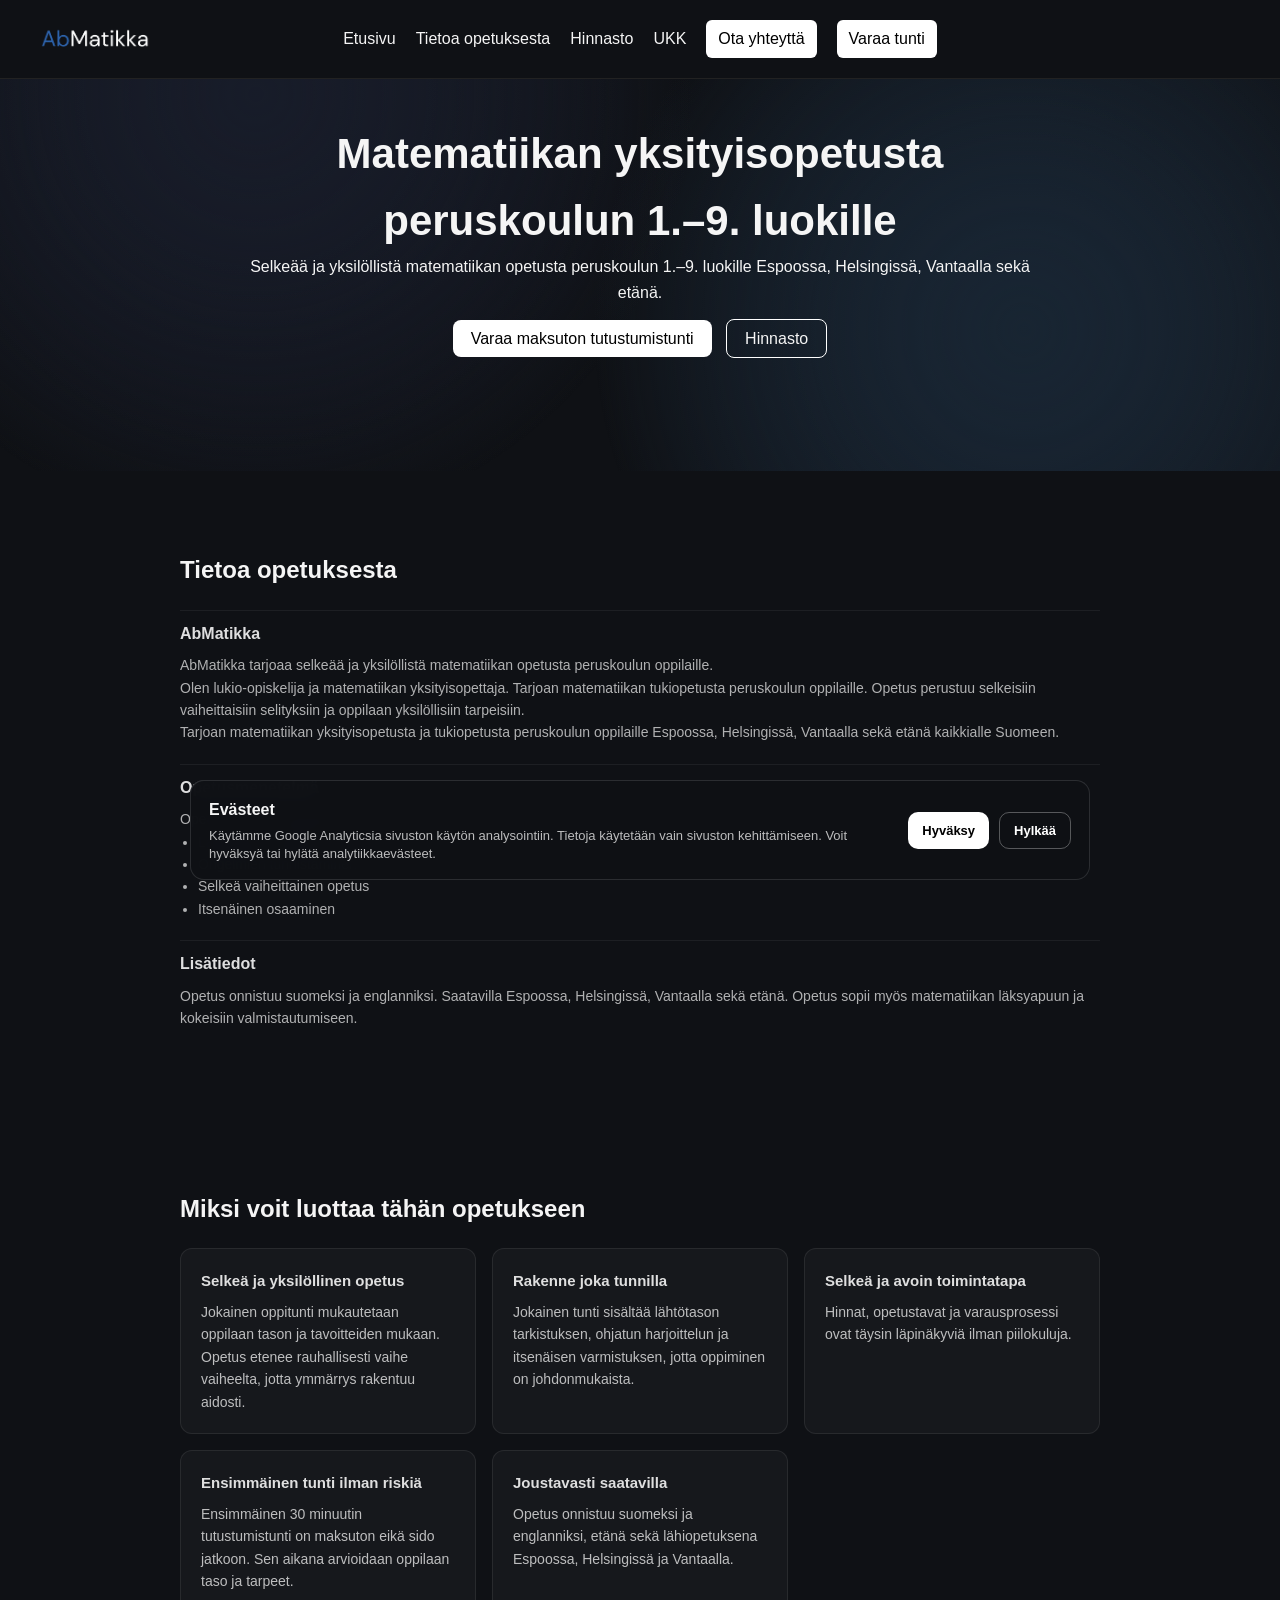
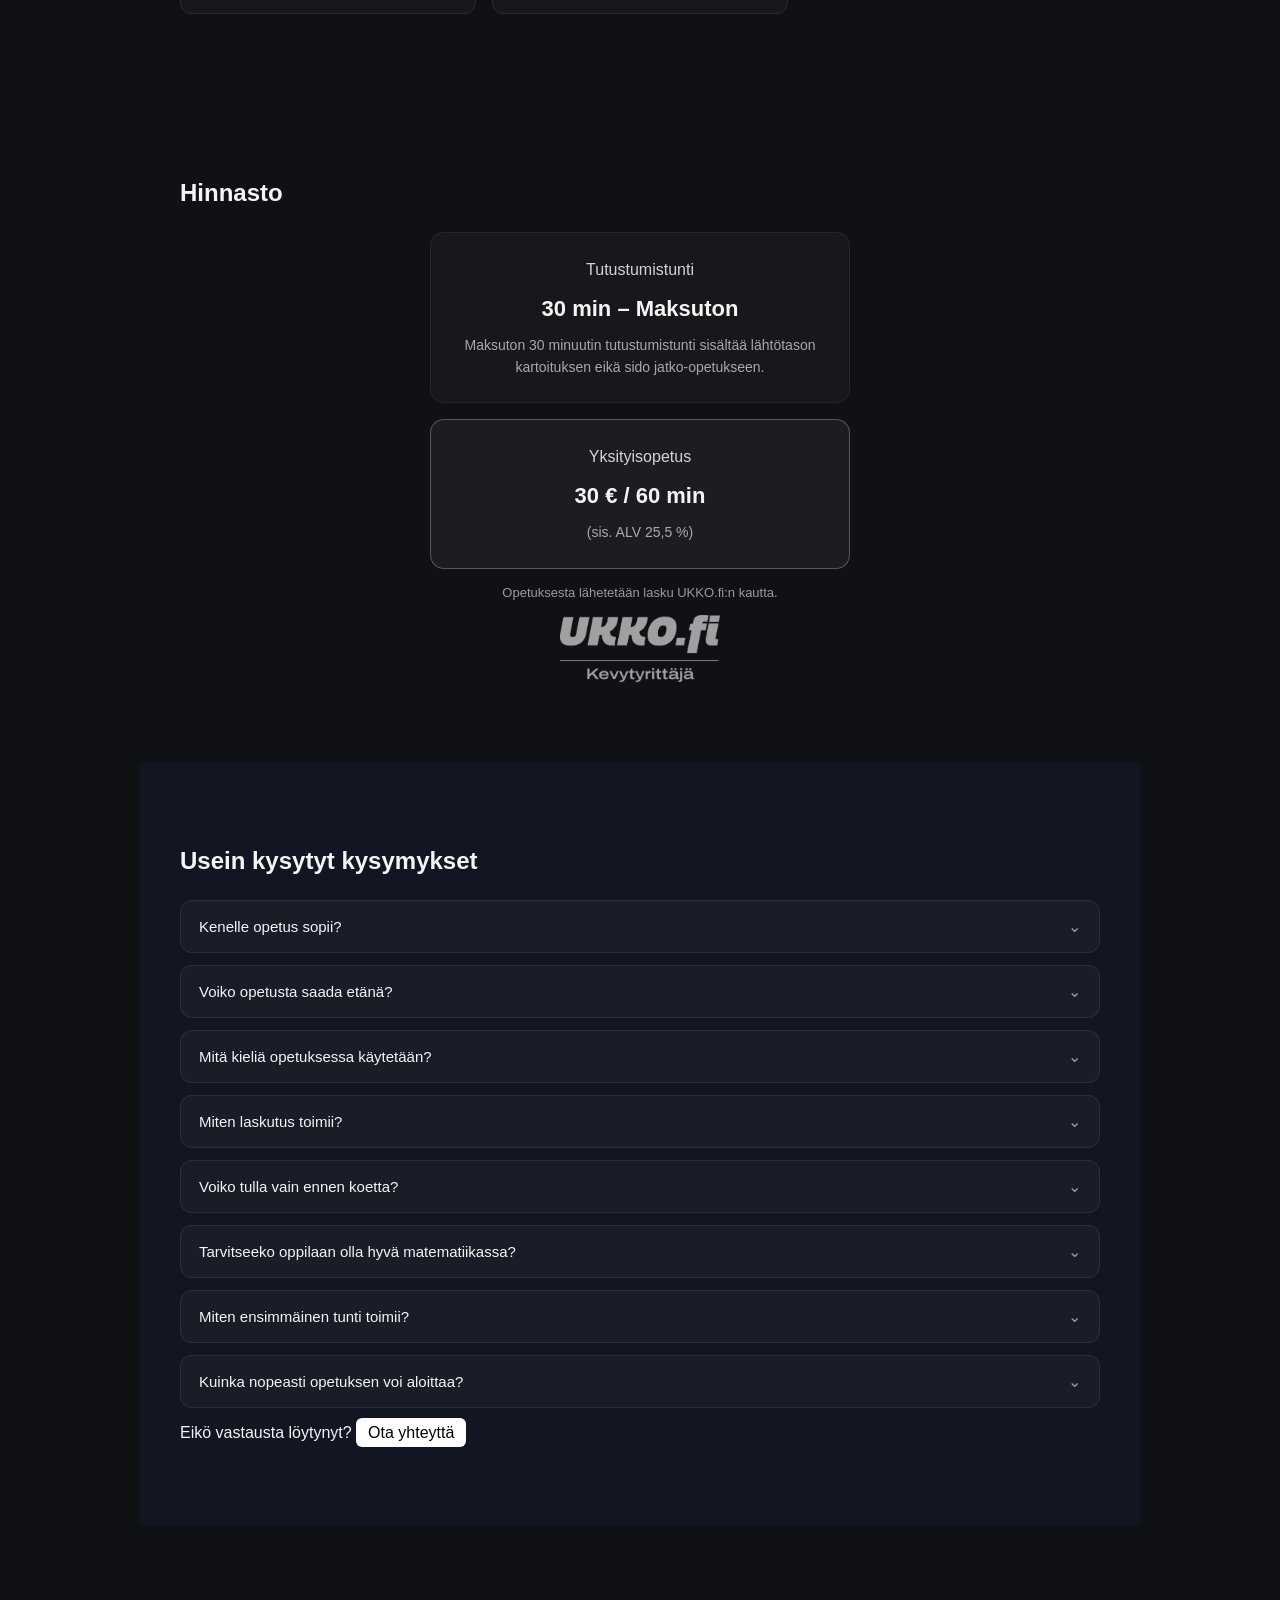
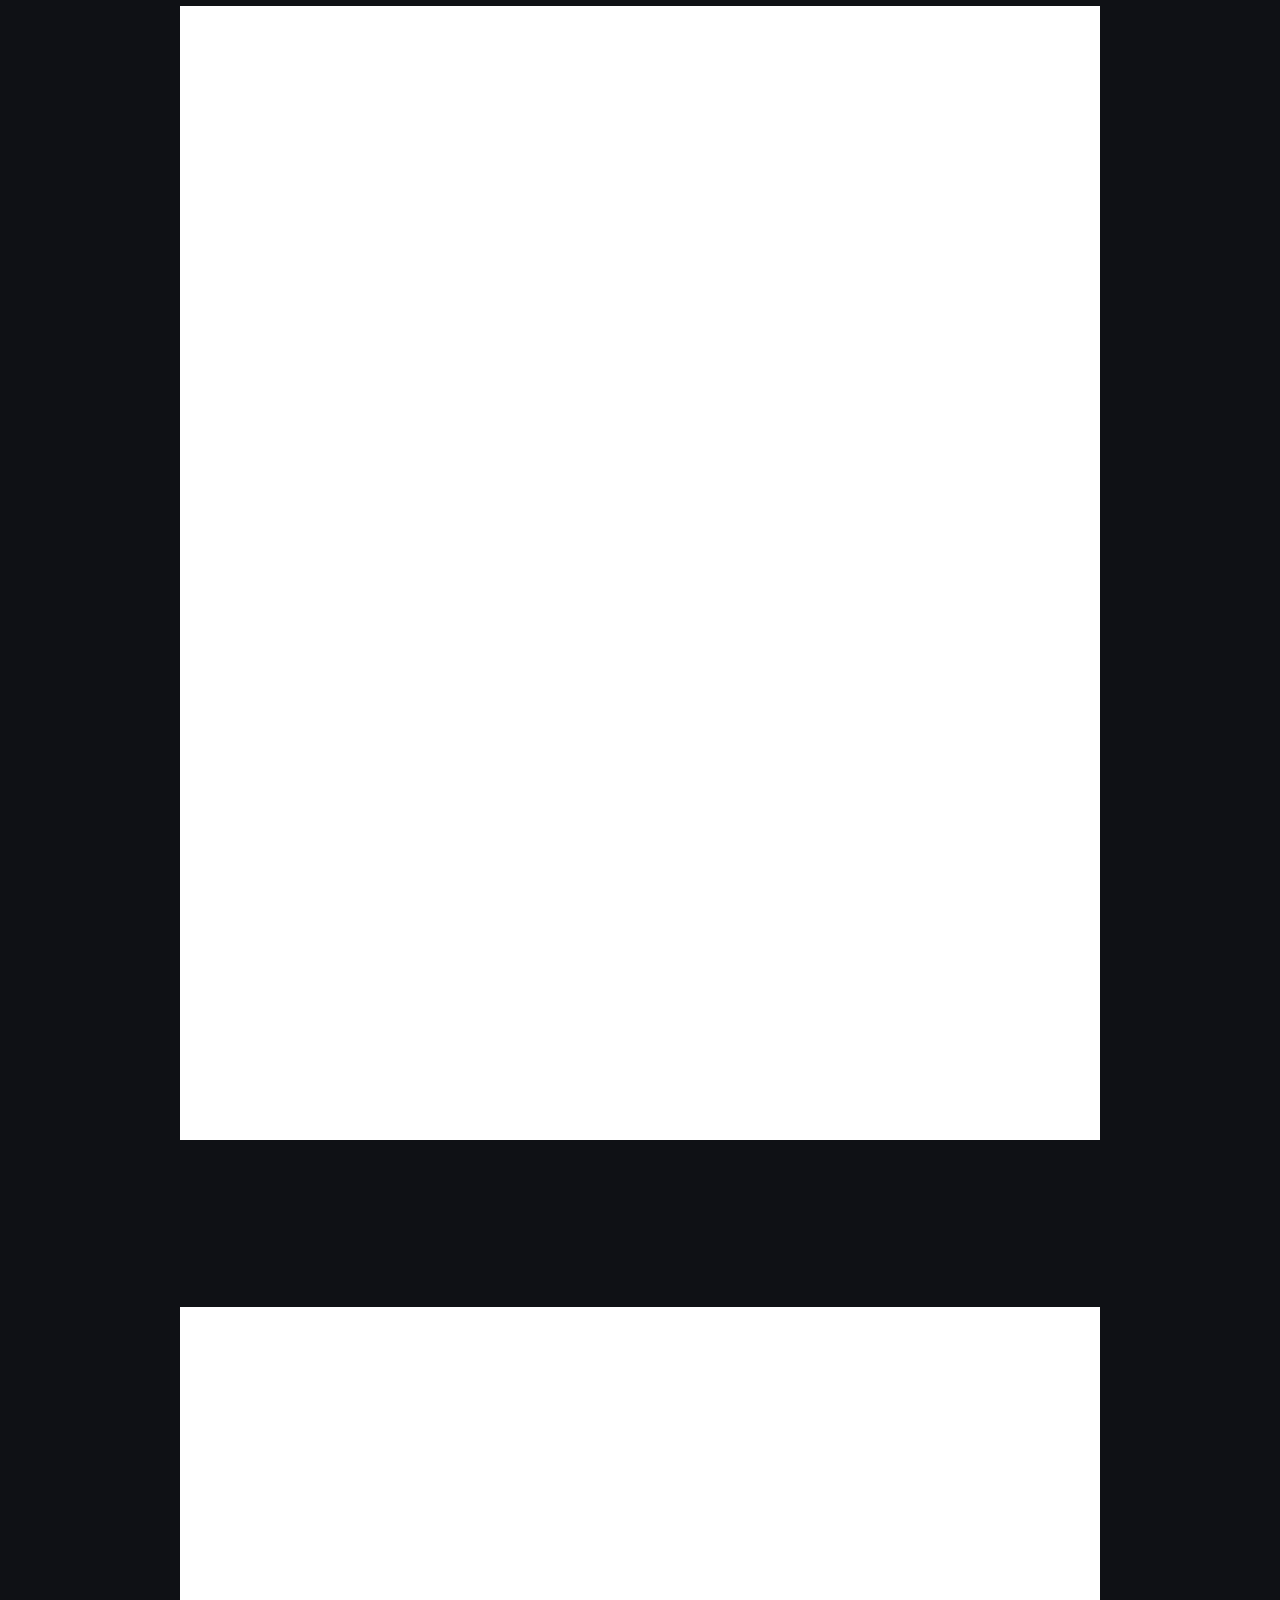
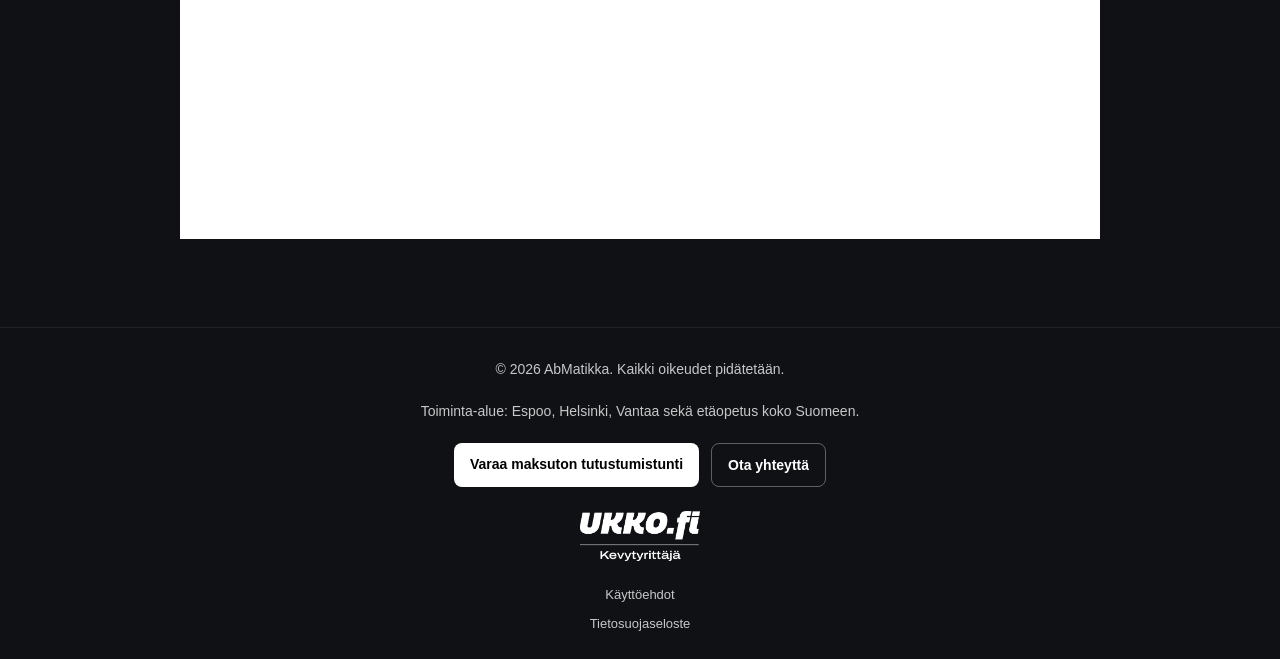
==== commit 90cc8c5d: "Update footer layout and intro session details Restructure footer across all pages with new div wrap" ====
--- a/index.html
+++ b/index.html
@@ -1,15 +1,521 @@
 <!DOCTYPE html>
 <html lang="fi">
 <head>
-  <meta charset="utf-8">
-  <title>Redirecting to Abmatikka.fi</title>
-  <meta http-equiv="refresh" content="0; url=https://abmatikka.fi/">
+  <meta charset="UTF-8" />
+  <meta name="viewport" content="width=device-width, initial-scale=1.0"/>
+
+  <title>AbMatikka | Matematiikan yksityisopetus Espoo, Helsinki ja Vantaa</title>
+  <meta name="description" content="Matematiikan yksityisopetusta peruskoulun 1.–9. luokille Espoossa, Helsingissä, Vantaalla ja etänä. Ensimmäinen tutustumistunti maksuton." />
+  <link rel="apple-touch-icon" sizes="180x180" href="images/icons/apple-touch-icon.png">
+  
+  <!-- Favicons for browsers and Google Search Bot -->
+  <link rel="icon" type="image/png" sizes="48x48" href="images/icons/favicon-48x48.png">
+  <link rel="icon" type="image/png" sizes="32x32" href="images/icons/favicon-32x32.png">
+  <link rel="icon" type="image/png" sizes="16x16" href="images/icons/favicon-16x16.png">
+  <link rel="manifest" href="images/icons/site.webmanifest">
+
+  <!-- Open Graph (social media) -->
+  <meta property="og:title" content="AbMatikka – Matematiikan tukiopetus" />
+  <meta property="og:description" content="Yksilöllistä matematiikan opetusta Espoo, Helsinki, Vantaa ja etänä." />
+  <meta property="og:type" content="website" />
+  <meta name="theme-color" content="#0f1115" />
+  <meta property="og:image" content="https://abmatikka.fi/images/logo.png">
+  <meta property="og:image:width" content="1200">
+  <meta property="og:image:height" content="630">
+  <meta property="og:image:type" content="image/png">
+  <meta property="og:url" content="https://abmatikka.fi/">
+  <meta property="og:image:alt" content="AbMatikka matematiikan yksityisopetus">
+  
+  <link rel="preconnect" href="https://tally.so">
+
+  <link rel="stylesheet" href="style.css">
   <link rel="canonical" href="https://abmatikka.fi/">
+
+<script type="application/ld+json">
+[
+  {
+  "@context": "https://schema.org",
+  "@type": "WebSite",
+  "name": "AbMatikka",
+  "alternateName": [
+    "AbMatikka",
+    "Ab Matikka"
+  ],
+  "url": "https://abmatikka.fi/"
+  },
+
+  {
+  "@context": "https://schema.org",
+  "@type": "Organization",
+  "name": "AbMatikka",
+  "url": "https://abmatikka.fi/",
+  "logo": "https://abmatikka.fi/images/logo.png",
+  "email": "info@abmatikka.fi"
+  },
+  
+  {
+    "@context": "https://schema.org",
+    "@type": "ProfessionalService",
+    "name": "AbMatikka",
+    "url": "https://abmatikka.fi/",
+    "image": "https://abmatikka.fi/images/logo.png",
+    "logo": "https://abmatikka.fi/images/logo.png",
+    "email": "info@abmatikka.fi",
+    "sameAs": [
+    "https://www.yksityisopetus.fi/matematiikan-yksityisopetusta-1-9-lk-20613"
+    ],
+    "description": "Matematiikan yksityisopetusta peruskoulun 1.–9. luokille Espoossa, Helsingissä, Vantaalla ja etänä.",
+    "serviceType": "Matematiikan yksityisopetus",
+    "inLanguage": "fi",
+    "availableLanguage": ["fi", "en"],
+    "priceRange": "€",
+    "openingHours": [
+    "Mo-Su 09:00-20:00"
+    ],
+    "address": {
+      "@type": "PostalAddress",
+      "addressLocality": "Espoo",
+      "addressRegion": "Uusimaa",
+      "addressCountry": "FI"
+    },
+
+    "areaServed": [
+      {
+        "@type": "City",
+        "name": "Espoo"
+      },
+      {
+        "@type": "City",
+        "name": "Helsinki"
+      },
+      {
+        "@type": "City",
+        "name": "Vantaa"
+      },
+      {
+        "@type": "Country",
+        "name": "Finland"
+      }
+    ],
+
+    "offers": [
+      {
+        "@type": "Offer",
+        "url": "https://abmatikka.fi/#pricing",
+        "availability": "https://schema.org/InStock",
+        "price": "0",
+        "priceCurrency": "EUR",
+        "itemOffered": {
+          "@type": "Service",
+          "name": "Tutustumistunti",
+          "description": "Maksuton 30 minuutin tutustumistunti ja lähtötason kartoitus."
+        }
+      },
+      {
+        "@type": "Offer",
+        "url": "https://abmatikka.fi/#pricing",
+        "availability": "https://schema.org/InStock",
+        "priceSpecification": {
+          "@type": "UnitPriceSpecification",
+          "price": "30",
+          "priceCurrency": "EUR",
+          "unitCode": "HUR"
+        },
+        "itemOffered": {
+          "@type": "Service",
+          "name": "Matematiikan yksityisopetus",
+          "description": "60 minuutin matematiikan yksityisopetus peruskoulun 1.–9. luokille."
+        }
+      }
+    ]
+  }
+]
+</script>
+
+<meta name="author" content="Abdulrahman Al-Mafrachi">
+<meta name="robots" content="index, follow">
+<meta name="format-detection" content="telephone=no">
+<meta name="color-scheme" content="dark">
+
+<meta property="og:locale" content="fi_FI">
+<meta property="og:site_name" content="AbMatikka">
+
+<meta name="twitter:card" content="summary_large_image">
+<meta name="twitter:title" content="AbMatikka – Matematiikan tukiopetus">
+<meta name="twitter:description" content="Matematiikan yksityisopetusta Espoossa, Helsingissä, Vantaalla ja etänä. Ensimmäinen tutustumistunti maksuton.">
+<meta name="twitter:image" content="https://abmatikka.fi/images/logo.png">
+
+<link rel="icon" href="/images/icons/favicon.ico" sizes="any">
+<link rel="shortcut icon" href="/images/icons/favicon.ico">
+
+<link rel="preload" href="images/logo.png" as="image">
 </head>
+  
 <body>
-  <p>Sivustomme on muuttanut. Jos sinua ei ohjata automaattisesti, <a href="https://abmatikka.fi/">klikkaa tästä uuteen osoitteeseen</a>.</p>
-  <script>
-    window.location.replace("https://abmatikka.fi/");
-  </script>
+<div id="top"></div>
+<!-- NAV -->
+<nav class="nav">
+  <a href="/" class="logo">
+    <img
+    src="images/logo.png"
+    alt="AbMatikka"
+    width="180"
+    height="40">
+  </a>
+  <button class="hamburger" id="hamburger">
+    <span></span>
+    <span></span>
+    <span></span>
+  </button>
+  <div class="nav-links" id="nav-links">
+    <a href="/" onclick="setTimeout(() => window.scrollTo(0,0), 0)">Etusivu</a>
+    <a href="/#about" data-key="nav_about">Tietoa opetuksesta</a>
+    <a href="/#pricing" data-key="nav_pricing">Hinnasto</a>
+    <a href="/#faq" data-key="nav_faq">UKK</a>
+    <a href="/#contact" class="btn-small" data-key="nav_contact">Ota yhteyttä</a>
+    <a href="/#booking" class="btn-small" data-key="nav_booking">Varaa tunti</a>
+  </div>
+</nav>
+
+<!-- HERO -->
+<header class="hero">
+  <div class="hero-bg"></div>
+
+  <div class="hero-content">
+    <h1 data-key="hero_title">Matematiikan yksityisopetusta peruskoulun 1.–9. luokille</h1>
+    <p data-key="hero_desc">
+      Selkeää ja yksilöllistä matematiikan opetusta peruskoulun 1.–9. luokille Espoossa, Helsingissä, Vantaalla sekä etänä.
+    </p>
+
+    <div class="hero-buttons">
+      <a href="#booking" class="btn" data-key="hero_btn_book">Varaa maksuton tutustumistunti</a>
+      <a href="#pricing" class="btn-secondary" data-key="hero_btn_pricing">Hinnasto</a>
+    </div>
+  </div>
+</header>
+
+<!-- ABOUT -->
+<section id="about" class="section">
+
+  <h2 data-key="about_title">Tietoa opetuksesta</h2>
+
+  <!-- ABOUT PART -->
+  <div class="subsection">
+    <h3 data-key="about_h3_1">AbMatikka</h3>
+  <p data-key="about_p1">
+    AbMatikka tarjoaa selkeää ja yksilöllistä matematiikan opetusta peruskoulun oppilaille.
+  </p>
+
+  <p data-key="about_p2">
+    Olen lukio-opiskelija ja matematiikan yksityisopettaja. Tarjoan matematiikan tukiopetusta peruskoulun oppilaille. Opetus perustuu selkeisiin vaiheittaisiin selityksiin ja oppilaan yksilöllisiin tarpeisiin.
+  </p>
+
+  <p data-key="about_p3">
+    Tarjoan matematiikan yksityisopetusta ja tukiopetusta peruskoulun oppilaille Espoossa, Helsingissä, Vantaalla sekä etänä kaikkialle Suomeen.
+  </p>
+</div>
+
+  <!-- TEACHING METHOD PART -->
+  <div class="subsection">
+    <h3 data-key="about_h3_2">Opetusmenetelmä</h3>
+
+    <p data-key="about_method_intro">Opetus etenee vaiheittain:</p>
+
+    <ul>
+      <li data-key="method_1">Lähtötason kartoitus</li>
+      <li data-key="method_2">Ongelmien tunnistaminen</li>
+      <li data-key="method_3">Selkeä vaiheittainen opetus</li>
+      <li data-key="method_4">Itsenäinen osaaminen</li>
+    </ul>
+  </div>
+
+  <!-- EXTRA INFO -->
+  <div class="subsection">
+    <h3 data-key="about_h3_3">Lisätiedot</h3>
+    <p data-key="about_extra">
+      Opetus onnistuu suomeksi ja englanniksi.
+      Saatavilla Espoossa, Helsingissä, Vantaalla sekä etänä.
+      Opetus sopii myös matematiikan läksyapuun ja kokeisiin valmistautumiseen.
+    </p>
+  </div>
+
+</section>
+
+<section id="trust" class="section">
+  <h2 data-key="trust_title">Miksi voit luottaa tähän opetukseen</h2>
+
+  <div class="trust-grid">
+
+    <div class="trust-item">
+      <h3>Selkeä ja yksilöllinen opetus</h3>
+      <p>
+        Jokainen oppitunti mukautetaan oppilaan tason ja tavoitteiden mukaan.
+        Opetus etenee rauhallisesti vaihe vaiheelta, jotta ymmärrys rakentuu aidosti.
+      </p>
+    </div>
+
+    <div class="trust-item">
+      <h3>Rakenne joka tunnilla</h3>
+      <p>
+        Jokainen tunti sisältää lähtötason tarkistuksen, ohjatun harjoittelun
+        ja itsenäisen varmistuksen, jotta oppiminen on johdonmukaista.
+      </p>
+    </div>
+
+    <div class="trust-item">
+      <h3>Selkeä ja avoin toimintatapa</h3>
+      <p>
+        Hinnat, opetustavat ja varausprosessi ovat täysin läpinäkyviä ilman piilokuluja.
+      </p>
+    </div>
+
+    <div class="trust-item">
+      <h3>Ensimmäinen tunti ilman riskiä</h3>
+      <p>
+        Ensimmäinen 30 minuutin tutustumistunti on maksuton eikä sido jatkoon.
+        Sen aikana arvioidaan oppilaan taso ja tarpeet.
+      </p>
+    </div>
+
+    <div class="trust-item">
+      <h3>Joustavasti saatavilla</h3>
+      <p>
+        Opetus onnistuu suomeksi ja englanniksi, etänä sekä lähiopetuksena
+        Espoossa, Helsingissä ja Vantaalla.
+      </p>
+    </div>
+
+  </div>
+</section>
+
+<!-- PRICING -->
+<section id="pricing" class="section">
+  <h2 data-key="pricing_title">Hinnasto</h2>
+
+  <div class="pricing-clean">
+
+    <div class="pricing-item">
+      <div class="pricing-title" data-key="pricing_free_title">Tutustumistunti</div>
+      <div class="pricing-price" data-key="pricing_free_price">30 min – Maksuton</div>
+      <div class="pricing-desc" data-key="pricing_free_desc">Maksuton 30 minuutin tutustumistunti sisältää lähtötason kartoituksen eikä sido jatko-opetukseen.</div>
+    </div>
+
+    <div class="pricing-item featured">
+      <div class="pricing-title" data-key="pricing_private_title">Yksityisopetus</div>
+      <div class="pricing-price" data-key="pricing_private_price">30 € / 60 min</div>
+      <div class="pricing-desc" data-key="pricing_private_desc">(sis. ALV 25,5 %)</div>
+    </div>
+
+  </div>
+
+  <div class="payment-methods">
+  Opetuksesta lähetetään lasku UKKO.fi:n kautta.
+
+  <a href="https://www.ukko.fi/" target="_blank" rel="noopener noreferrer">
+    <img
+    loading="lazy"
+      src="images/UKKO_Kevytyrittaja_logo_white.png"
+      alt="UKKO.fi"
+      class="ukko-logo">
+  </a>
+</div>
+</section>
+
+<!-- FAQ -->
+<section id="faq" class="section dark">
+  <h2 data-key="faq_title">Usein kysytyt kysymykset</h2>
+
+  <div class="faq-clean">
+
+    <div class="faq-item">
+      <button class="faq-question">
+        <span data-key="faq_q1">Kenelle opetus sopii?</span>
+        <span class="faq-icon">⌄</span>
+      </button>
+      <div class="faq-answer" data-key="faq_a1">
+        Peruskoulun oppilaille (1.–9. luokka), jotka tarvitsevat tukea matematiikassa.
+      </div>
+    </div>
+
+    <div class="faq-item">
+      <button class="faq-question">
+        <span data-key="faq_q2">Voiko opetusta saada etänä?</span>
+        <span class="faq-icon">⌄</span>
+      </button>
+      <div class="faq-answer" data-key="faq_a2">
+        Kyllä. Opetus onnistuu sekä etänä että lähiopetuksena Espoossa, Helsingissä ja Vantaalla.
+      </div>
+    </div>
+
+    <div class="faq-item">
+      <button class="faq-question">
+        <span data-key="faq_q3">Mitä kieliä opetuksessa käytetään?</span>
+        <span class="faq-icon">⌄</span>
+      </button>
+      <div class="faq-answer" data-key="faq_a3">
+        Opetus onnistuu suomeksi ja englanniksi.
+      </div>
+    </div>
+
+    <div class="faq-item">
+      <button class="faq-question">
+        <span data-key="faq_q4">Miten laskutus toimii?</span>
+        <span class="faq-icon">⌄</span>
+      </button>
+      <div class="faq-answer" data-key="faq_a4">
+        Lasku lähetetään UKKO.fi-palvelun kautta, ja hinta on 30 € / 60 min (sis. ALV 25,5 %).
+      </div>
+    </div>
+
+    <div class="faq-item">
+      <button class="faq-question">
+        <span data-key="faq_q5">Voiko tulla vain ennen koetta?</span>
+        <span class="faq-icon">⌄</span>
+      </button>
+      <div class="faq-answer" data-key="faq_a5">
+        Kyllä. Yksittäiset tunnit ja kertaluonteinen tuki ovat täysin mahdollisia.
+      </div>
+    </div>
+
+    <div class="faq-item">
+      <button class="faq-question">
+        <span data-key="faq_q6">Tarvitseeko oppilaan olla hyvä matematiikassa?</span>
+        <span class="faq-icon">⌄</span>
+      </button>
+      <div class="faq-answer" data-key="faq_a6">
+        Ei tarvitse. Opetus mukautetaan aina oppilaan lähtötasoon.
+      </div>
+    </div>
+
+    <div class="faq-item">
+      <button class="faq-question">
+        <span data-key="faq_q7">Miten ensimmäinen tunti toimii?</span>
+        <span class="faq-icon">⌄</span>
+      </button>
+      <div class="faq-answer" data-key="faq_a7">
+        Ensimmäinen tutustumistunti sisältää lähtötason kartoituksen ja suunnitelman tekemisen tulevaa opetusta varten.
+      </div>
+    </div>
+
+    <div class="faq-item">
+  <button class="faq-question">
+    <span data-key="faq_q8">Kuinka nopeasti opetuksen voi aloittaa?</span>
+    <span class="faq-icon">⌄</span>
+  </button>
+
+  <div class="faq-answer" data-key="faq_a8">
+    Useimmiten ensimmäinen maksuton tutustumistunti voidaan järjestää muutaman päivän sisällä yhteydenotosta.
+  </div>
+</div>
+
+  <p class="faq-note">
+     Eikö vastausta löytynyt?
+    <a href="#contact" class="btn-small">Ota yhteyttä</a>
+  </p>
+  </div>
+</section>
+
+<!-- BOOKING FORM -->
+<section id="booking" class="section">
+<iframe data-tally-src="https://tally.so/embed/Xxk2DY?dynamicHeight=1&formEventsForwarding=1" loading="lazy" width="100%" height="1134" frameborder="0" marginheight="0" marginwidth="0" title="Varaa tunti"></iframe>
+<script>var d=document,w="https://tally.so/widgets/embed.js",v=function(){"undefined"!=typeof Tally?Tally.loadEmbeds():d.querySelectorAll("iframe[data-tally-src]:not([src])").forEach((function(e){e.src=e.dataset.tallySrc}))};if("undefined"!=typeof Tally)v();else if(d.querySelector('script[src="'+w+'"]')==null){var s=d.createElement("script");s.src=w,s.onload=v,s.onerror=v,d.body.appendChild(s);}</script>
+</section>
+
+<!-- CONTACT FORM -->
+<section id="contact" class="section">
+<iframe data-tally-src="https://tally.so/embed/kd1JVj?dynamicHeight=1&formEventsForwarding=1" loading="lazy" width="100%" height="532" frameborder="0" marginheight="0" marginwidth="0" title="Ota yhteyttä"></iframe>
+<script>var d=document,w="https://tally.so/widgets/embed.js",v=function(){"undefined"!=typeof Tally?Tally.loadEmbeds():d.querySelectorAll("iframe[data-tally-src]:not([src])").forEach((function(e){e.src=e.dataset.tallySrc}))};if("undefined"!=typeof Tally)v();else if(d.querySelector('script[src="'+w+'"]')==null){var s=d.createElement("script");s.src=w,s.onload=v,s.onerror=v,d.body.appendChild(s);}</script>
+</section>
+
+<!-- FOOTER -->
+<footer class="footer">
+
+  <div class="footer-top">
+    <p class="footer-copy">
+      © 2026 AbMatikka. Kaikki oikeudet pidätetään.
+    </p>
+  </div>
+
+  <p class="footer-id">
+    Toiminta-alue: Espoo, Helsinki, Vantaa sekä etäopetus koko Suomeen.
+  </p>
+
+  <div class="footer-cta">
+    <a href="#booking" class="footer-btn primary">
+      Varaa maksuton tutustumistunti
+    </a>
+    <a href="#contact" class="footer-btn secondary">
+      Ota yhteyttä
+    </a>
+  </div>
+
+  <div class="footer-billing">
+    <a href="https://www.ukko.fi/" target="_blank" rel="noopener noreferrer">
+      <img
+      loading="lazy"
+        src="images/UKKO_Kevytyrittaja_logo_white.png"
+        alt="UKKO.fi"
+        class="footer-ukko-logo">
+    </a>
+  </div>
+
+  <div class="footer-links">
+    <a href="terms.html">Käyttöehdot</a>
+    <span class="divider">•</span>
+    <a href="privacy.html">Tietosuojaseloste</a>
+  </div>
+
+</footer>
+
+<script src="script.js"></script>
+
+<div id="cookie-banner" class="cookie-banner">
+  <div class="cookie-box">
+    <div class="cookie-text">
+      <h3>Evästeet</h3>
+      <p>
+        Käytämme Google Analyticsia sivuston käytön analysointiin. 
+        Tietoja käytetään vain sivuston kehittämiseen. 
+        Voit hyväksyä tai hylätä analytiikkaevästeet.
+      </p>
+    </div>
+
+    <div class="cookie-actions">
+  <button id="cookie-accept" class="cookie-btn accept">Hyväksy</button>
+  <button id="cookie-reject" class="cookie-btn reject">Hylkää</button>
+</div>
+  </div>
+</div>
+
+<div id="cookie-modal" class="cookie-modal">
+
+  <div class="cookie-modal-box">
+
+    <h2>Evästeasetukset</h2>
+
+    <p>
+      Voit valita, sallitaanko Google Analytics -analytiikka.
+    </p>
+
+    <label class="cookie-toggle">
+      <input
+        type="checkbox"
+        id="analytics-toggle">
+      Salli analytiikkaevästeet
+    </label>
+
+    <button
+      id="cookie-save"
+      class="cookie-btn accept">
+      Tallenna asetukset
+    </button>
+
+  </div>
+
+</div>
+
+<button id="cookie-settings-floating" class="cookie-settings-floating">
+    🍪 Evästeasetukset
+</button>
 </body>
-</html>
+</html>
--- a/style.css
+++ b/style.css
@@ -0,0 +1,1065 @@
+* {
+  margin: 0;
+  padding: 0;
+  box-sizing: border-box;
+  font-family: Inter, Arial, sans-serif;
+}
+
+body {
+  background: #0f1115;
+  color: #f5f5f5;
+  line-height: 1.6;
+}
+
+a { color: inherit; text-decoration: none; }
+
+.nav {
+  display:flex;
+  justify-content:center;
+  align-items:center;
+  padding:20px 40px;
+  position:fixed;
+  top:0;
+  left:0;
+  right:0;
+  z-index:9999;
+  background:#0f1115;
+  border-bottom:1px solid #222;
+  gap: 40px;
+}
+
+.logo { 
+  font-weight:700;
+  position: absolute;
+  left: 40px;
+}
+
+.nav-links {
+  display: flex;
+  gap: 20px;
+  align-items: center;
+  justify-content: center;
+}
+
+.btn-small {
+  padding:6px 12px;
+  background:#ffffff;
+  color:#000;
+  border-radius:6px;
+}
+
+.hero {
+  position:relative;
+  padding:120px 40px;
+  text-align:center;
+  overflow:hidden;
+}
+
+.hero-bg {
+  position:absolute;
+  top:0;
+  bottom:0;
+  left:0;
+  right:0;
+  background:
+    -webkit-radial-gradient(20% 20%, circle, #1a1f2e, transparent 40%),
+    -webkit-radial-gradient(80% 70%, circle, #1b2a3a, transparent 40%),
+    radial-gradient(circle at 20% 20%, #1a1f2e, transparent 40%),
+    radial-gradient(circle at 80% 70%, #1b2a3a, transparent 40%);
+  opacity:0.8;
+}
+
+.hero-content { position:relative; max-width:800px; margin:auto; }
+
+.hero h1 { font-size:42px; }
+
+.hero-buttons { margin-top:20px; }
+
+.btn {
+  background:#fff;
+  color:#000;
+  padding:10px 18px;
+  border-radius:8px;
+  margin-right:10px;
+}
+
+.btn-secondary {
+  border:1px solid #fff;
+  padding:10px 18px;
+  border-radius:8px;
+}
+
+.section {
+  padding:80px 40px;
+  max-width:1000px;
+  margin:auto;
+}
+
+.dark { background:#121622; }
+
+.pricing-clean {
+  display: flex;
+  flex-direction: column;
+  align-items: center;
+  gap: 16px;
+  margin-top: 20px;
+}
+
+.pricing-item {
+  width: 100%;
+  max-width: 420px;     /* same limit for both */
+  box-sizing: border-box;
+
+  text-align: center;
+
+  padding: 24px;
+  border-radius: 14px;
+
+  background: rgba(255, 255, 255, 0.03);
+  border: 1px solid rgba(255, 255, 255, 0.06);
+}
+
+.pricing-item:hover {
+  -webkit-transform: translateY(-3px);
+  transform: translateY(-3px);
+  border-color: rgba(255, 255, 255, 0.18);
+}
+
+.pricing-title {
+  font-size: 16px;
+  opacity: 0.85;
+}
+
+.pricing-price {
+  font-size: 22px;
+  font-weight: 600;
+  margin-top: 8px;
+}
+
+.pricing-desc {
+  margin-top: 8px;
+  font-size: 14px;
+  opacity: 0.65;
+}
+
+.featured {
+  border: 1px solid rgba(255, 255, 255, 0.25);
+  background: rgba(255, 255, 255, 0.05);
+}
+
+.payment-methods {
+    margin-top: 14px;
+    font-size: 13px;
+    opacity: 0.6;
+    text-align: center;
+}
+
+.ukko-logo {
+    display: block;
+    width: 160px;
+    height: auto;
+    margin: 12px auto 0;
+}
+
+.form {
+  max-width: 600px;
+  margin: 0 auto;
+  display: flex;
+  flex-direction: column;
+  gap: 16px;
+}
+
+input, select, textarea {
+  padding:10px;
+  border-radius:6px;
+  border:none;
+}
+
+button {
+  padding:12px;
+  background:#fff;
+  color:#000;
+  border:none;
+  border-radius:6px;
+  font-size: 16px;
+  -webkit-appearance: none;
+  appearance: none;
+}
+
+.faq-clean {
+  margin-top: 20px;
+  display: flex;
+  flex-direction: column;
+  gap: 12px;
+}
+
+/* container */
+.faq-item {
+  border-radius: 12px;
+  border: 1px solid rgba(255, 255, 255, 0.08);
+  background: rgba(255, 255, 255, 0.03);
+  overflow: hidden;
+  transition: border 0.2s ease;
+}
+
+.faq-item:hover {
+  border-color: rgba(255, 255, 255, 0.18);
+}
+
+/* question */
+.faq-question {
+  width: 100%;
+  display: flex;
+  justify-content: space-between;
+  align-items: center;
+
+  background: transparent;
+  border: none;
+
+  padding: 16px 18px;
+
+  color: #f5f5f5;
+  font-size: 15px;
+  font-weight: 500;
+
+  cursor: pointer;
+}
+
+.faq-icon {
+  font-size: 16px;
+  opacity: 0.6;
+  transition: -webkit-transform 0.25s ease, transform 0.25s ease;
+}
+
+/* answer (collapsed by default) */
+.faq-answer {
+  max-height: 0;
+  overflow: hidden;
+
+  padding: 0 18px;
+
+  font-size: 14px;
+  color: rgba(245, 245, 245, 0.7);
+
+  transition: max-height 0.35s ease, padding 0.35s ease;
+}
+
+/* open state */
+.faq-item.active .faq-answer {
+  max-height: 200px; /* enough for your answers */
+  padding: 0 18px 16px 18px;
+}
+
+.faq-item.active .faq-icon {
+  -webkit-transform: rotate(180deg);
+  transform: rotate(180deg);
+  opacity: 1;
+}
+
+.form-group {
+  display: flex;
+  flex-direction: column;
+  gap: 6px;
+}
+
+.form-group label {
+  font-size: 14px;
+  color: #cfd3dc;
+  letter-spacing: 0.2px;
+}
+
+.form input,
+.form select,
+.form textarea {
+  background: #171a21;
+  border: 1px solid #2a2f3a;
+  color: #f5f5f5;
+  padding: 12px 14px;
+  border-radius: 10px;
+  outline: none;
+  transition: 0.2s ease;
+  font-size: 16px;
+}
+
+.form input[type="checkbox"] {
+  transition: none;
+  padding: 0;
+  margin-right: 6px;
+  width: 18px;
+  height: 18px;
+  cursor: pointer;
+  accent-color: #ffffff;
+  flex-shrink: 0;
+}
+
+.form input::-webkit-inner-spin-button,
+.form input::-webkit-outer-spin-button {
+  -webkit-appearance: none;
+  margin: 0;
+}
+
+.form input:focus,
+.form select:focus,
+.form textarea:focus {
+  border-color: #ffffff;
+  box-shadow: 0 0 0 2px rgba(255,255,255,0.08);
+}
+
+.form input[type="checkbox"]:focus {
+  box-shadow: none;
+}
+
+.form textarea {
+  min-height: 110px;
+  resize: vertical;
+}
+
+.form-row {
+  display: flex;
+  gap: 12px;
+}
+
+.form button {
+  background: #ffffff;
+  color: #0f1115;
+  padding: 16px;
+  border-radius: 10px;
+  border: none;
+  font-weight: 600;
+  cursor: pointer;
+  transition: 0.2s ease;
+  font-size: 16px;
+  min-height: 48px;
+  -webkit-appearance: none;
+  appearance: none;
+}
+
+.form button:hover {
+  -webkit-transform: translateY(-1px);
+  transform: translateY(-1px);
+  opacity: 0.9;
+}
+
+.form-note {
+  font-size: 13px;
+  color: #9aa3b2;
+  margin-top: 8px;
+}
+
+html {
+  scroll-behavior: smooth;
+}
+
+.nav-links a.clicked {
+  -webkit-transform: scale(0.92);
+  transform: scale(0.92);
+  opacity: 0.6;
+}
+
+#method {
+  scroll-margin-top: 110px;
+}
+
+#pricing {
+  scroll-margin-top: 110px;
+}
+
+#faq {
+  scroll-margin-top: 50px;
+}
+
+#contact {
+  scroll-margin-top: 10px;
+}
+
+.subsection {
+  margin-top: 20px;
+  padding-top: 10px;
+  border-top: 1px solid rgba(255,255,255,0.06);
+}
+
+.subsection h3 {
+  font-size: 16px;
+  margin-bottom: 8px;
+  opacity: 0.9;
+}
+
+.subsection p, .subsection li {
+  font-size: 14px;
+  opacity: 0.7;
+  line-height: 1.6;
+}
+
+.subsection ul {
+  padding-left: 18px;
+}
+
+.logo {
+  display: flex;
+  align-items: center;
+}
+
+.logo img {
+  height: 30px;
+  width: auto;
+  display: block;
+}
+
+/* Hamburger Menu */
+.hamburger {
+  display: none;
+  flex-direction: column;
+  background: transparent;
+  border: none;
+  cursor: pointer;
+  padding: 0;
+  gap: 5px;
+}
+
+.hamburger span {
+  width: 25px;
+  height: 3px;
+  background: #f5f5f5;
+  border-radius: 2px;
+  transition: 0.3s ease;
+}
+
+.hamburger.active span:nth-child(1) {
+  transform: rotate(45deg) translate(10px, 10px);
+}
+
+.hamburger.active span:nth-child(2) {
+  opacity: 0;
+}
+
+.hamburger.active span:nth-child(3) {
+  transform: rotate(-45deg) translate(8px, -8px);
+}
+
+/* Mobile Responsive */
+@media (max-width: 768px) {
+  .nav {
+    padding: 22px 20px;
+    gap: 20px;
+  }
+
+  .hamburger {
+    display: flex;
+    position: absolute;
+    right: 20px;
+  }
+
+  .nav-links {
+    position: fixed;
+    top: 56px;
+    left: 0;
+    right: 0;
+    background: #0f1115;
+    flex-direction: column;
+    gap: 0;
+    max-height: 0;
+    overflow: hidden;
+    transition: max-height 0.3s ease;
+    justify-content: flex-start;
+    flex: none;
+    margin-top: -15px;
+  }
+
+  .nav-links.active {
+    max-height: 450px;
+    padding: 0;
+  }
+
+  .nav-links a {
+    display: block;
+    padding: 16px 20px;
+    margin-left: 0;
+    opacity:0.8;
+    border-bottom: 1px solid rgba(255, 255, 255, 0.05);
+    transition: -webkit-transform 0.15s ease, transform 0.15s ease, opacity 0.2s ease;
+    min-height: 44px;
+    display: flex;
+    align-items: center;
+  }
+
+  .nav-links a:hover {
+    background: rgba(255, 255, 255, 0.05);
+  }
+
+  .nav-links a.btn-small {
+    background: #ffffff;
+    color: #000;
+    border-radius: 6px;
+    margin: 12px 20px;
+    border: none;
+  }
+
+  .hero {
+    padding: 100px 20px 80px 20px;
+  }
+
+  .hero h1 {
+    font-size: 28px;
+    line-height: 1.4;
+  }
+
+  .hero p {
+    font-size: 14px;
+    line-height: 1.5;
+  }
+
+  .btn {
+    display: block;
+    width: 100%;
+    text-align: center;
+    margin-right: 0;
+    margin-bottom: 10px;
+  }
+
+  .btn-secondary {
+    display: block;
+    width: 100%;
+    text-align: center;
+  }
+
+  .hero-buttons {
+    display: flex;
+    flex-direction: column;
+    gap: 10px;
+  }
+
+  .section {
+    padding: 50px 20px;
+  }
+
+  .pricing-clean {
+    flex-direction: column;
+    align-items: stretch;
+  }
+
+  .pricing-item {
+    max-width: 100%;
+  }
+
+  .form-row {
+    flex-direction: column;
+    gap: 0;
+  }
+
+  .form-group {
+    gap: 4px;
+  }
+
+  .form input,
+  .form select,
+  .form textarea {
+    padding: 14px 12px;
+    font-size: 16px;
+  }
+
+  .faq-question {
+    padding: 16px 14px;
+    font-size: 14px;
+    min-height: 44px;
+  }
+
+  .faq-answer {
+    padding: 0 14px;
+  }
+
+  .faq-item.active .faq-answer {
+    padding: 0 14px 14px 14px;
+  }
+
+  .subsection {
+    margin-top: 16px;
+  }
+
+  .subsection h3 {
+    font-size: 15px;
+  }
+
+  .logo img {
+    height: 28px;
+  }
+
+  #about {
+    scroll-margin-top: 70px;
+  }
+
+  #pricing {
+    scroll-margin-top: 70px;
+  }
+
+  #faq {
+    scroll-margin-top: 60px;
+  }
+
+  #contact {
+    scroll-margin-top: 40px;
+  }
+}
+
+/* Mobile Language Switcher */
+@media (max-width: 768px) {
+  .lang-dropdown-btn {
+    font-size: 12px;
+    padding: 6px 10px;
+  }
+
+  #lang-display::after {
+    content: attr(data-lang-mobile);
+  }
+
+  #lang-display {
+    display: none;
+  }
+}
+
+/* =========================
+   THANK YOU PAGE
+   ========================= */
+
+.thankyou-page {
+  min-height: 100vh;
+  display: flex;
+  justify-content: center;
+  align-items: flex-start;
+  padding: 120px 20px 60px;
+}
+
+.thankyou-card {
+  width: 100%;
+  max-width: 650px;
+
+  text-align: center;
+
+  padding: 40px;
+
+  border-radius: 16px;
+
+  background: rgba(255, 255, 255, 0.03);
+  border: 1px solid rgba(255, 255, 255, 0.08);
+}
+
+.thankyou-icon {
+  font-size: 56px;
+  margin-bottom: 18px;
+  color: #ffffff;
+}
+
+.thankyou-card h1 {
+  font-size: 32px;
+  margin-bottom: 12px;
+}
+
+.thankyou-card p {
+  font-size: 15px;
+  opacity: 0.75;
+  margin-bottom: 24px;
+  line-height: 1.6;
+}
+
+.thankyou-buttons {
+  display: flex;
+  justify-content: center;
+  gap: 12px;
+  flex-wrap: wrap;
+}
+
+/* reuse your existing buttons */
+.thankyou-buttons .btn,
+.thankyou-buttons .btn-secondary {
+  padding: 12px 18px;
+  border-radius: 10px;
+  text-decoration: none;
+  display: inline-block;
+}
+
+@media (max-width: 768px) {
+  .thankyou-card {
+    padding: 28px 20px;
+  }
+
+  .thankyou-card h1 {
+    font-size: 26px;
+  }
+
+  .thankyou-buttons {
+    flex-direction: column;
+  }
+
+  .thankyou-buttons a,
+  .thankyou-buttons button {
+    width: 100%;
+  }
+}
+
+.footer-content {
+  display: flex;
+  flex-direction: column;
+  gap: 10px;
+  align-items: center;
+}
+
+.footer-links {
+  display: flex;
+  flex-direction: column;
+  gap: 8px;
+  align-items: center;
+  margin-top: 20px;
+  font-size: 13px;
+  opacity: 0.8;
+}
+
+.footer-links a {
+  text-decoration: none;
+  transition: opacity 0.2s ease;
+}
+
+.footer-links a:hover {
+  opacity: 1;
+  text-decoration: underline;
+}
+
+.footer-links span {
+  display: none;
+}
+
+.footer-links a {
+  transition: opacity 0.2s ease;
+}
+
+.footer-links a:hover {
+  opacity: 1;
+}
+
+.legal-page {
+  max-width: 800px;
+  margin: 120px auto 80px auto;
+  padding: 0 20px;
+}
+
+.legal-page h1 {
+  font-size: 34px;
+  margin-bottom: 20px;
+}
+
+.legal-page h2 {
+  font-size: 20px;
+  margin-top: 28px;
+  margin-bottom: 10px;
+}
+
+.legal-page p,
+.legal-page li {
+  font-size: 15px;
+  line-height: 1.7;
+  opacity: 0.85;
+}
+
+.legal-page ul {
+  padding-left: 20px;
+  margin-top: 8px;
+}
+
+.legal-page a {
+  text-decoration: none;
+  opacity: 0.9;
+}
+
+.consent {
+  font-size: 13px;
+  color: #9aa3b2;
+  line-height: 1.5;
+}
+
+.consent label {
+  display: flex;
+  align-items: center;
+  gap: 4px;
+}
+
+.consent a {
+  text-decoration: underline;
+}
+
+#about {
+  scroll-margin-top: 30px;
+}
+
+#booking {
+  scroll-margin-top: 10px;
+}
+
+.footer {
+  text-align: center;
+  padding: 25px 20px;
+  border-top: 1px solid #222;
+}
+
+.footer-top {
+  margin-bottom: 20px;
+}
+
+.footer-copy,
+.footer-id {
+  margin: 5px 0;
+  font-size: 14px;
+  opacity: 0.8;
+}
+
+.footer-cta {
+  display: flex;
+  justify-content: center;
+  gap: 12px;
+  margin: 20px 0;
+  flex-wrap: wrap;
+}
+
+.footer-btn {
+  display: inline-block;
+  padding: 10px 16px;
+  border-radius: 8px;
+  text-decoration: none;
+  font-weight: 600;
+  font-size: 14px;
+}
+
+.footer-btn.primary {
+  background: #ffffff;
+  color: #000;
+}
+
+.footer-btn.secondary {
+  background: transparent;
+  border: 1px solid #ffffff55;
+  color: #fff;
+}
+
+.trust-grid {
+  display: grid;
+  grid-template-columns: repeat(auto-fit, minmax(220px, 1fr));
+  gap: 16px;
+  margin-top: 20px;
+}
+
+.trust-item {
+  padding: 20px;
+  border: 1px solid rgba(255,255,255,0.08);
+  border-radius: 12px;
+  background: rgba(255,255,255,0.03);
+}
+
+.trust-item h3 {
+  font-size: 15px;
+  margin-bottom: 8px;
+  opacity: 0.9;
+}
+
+.trust-item p {
+  font-size: 14px;
+  opacity: 0.75;
+  line-height: 1.6;
+}
+
+.cookie-banner {
+  position: fixed;
+  bottom: 20px;
+  left: 20px;
+  right: 20px;
+  z-index: 99999;
+  display: none;
+}
+
+.cookie-box {
+  max-width: 900px;
+  margin: auto;
+  background: rgba(15, 17, 21, 0.98);
+  border: 1px solid rgba(255,255,255,0.12);
+  border-radius: 14px;
+  padding: 16px 18px;
+
+  display: flex;
+  justify-content: space-between;
+  align-items: center;
+  gap: 16px;
+
+  backdrop-filter: blur(10px);
+}
+
+.cookie-text h3 {
+  font-size: 16px;
+  margin-bottom: 4px;
+}
+
+.cookie-text p {
+  font-size: 13px;
+  opacity: 0.75;
+  line-height: 1.4;
+}
+
+.cookie-actions {
+  display: flex;
+  gap: 10px;
+  flex-shrink: 0;
+}
+
+.cookie-btn {
+  padding: 10px 14px;
+  border-radius: 10px;
+  border: none;
+  cursor: pointer;
+  font-size: 13px;
+  font-weight: 600;
+}
+
+.cookie-btn.accept {
+  background: #fff;
+  color: #000;
+}
+
+.cookie-btn.reject {
+  background: transparent;
+  border: 1px solid rgba(255,255,255,0.3);
+  color: #fff;
+}
+
+@media (max-width: 768px) {
+  .cookie-box {
+    flex-direction: column;
+    align-items: flex-start;
+  }
+
+  .cookie-actions {
+    width: 100%;
+  }
+
+  .cookie-btn {
+    flex: 1;
+  }
+}
+
+.form-note ul {
+    margin: 0;
+    padding-left: 1rem;
+}
+
+.form-note li {
+    margin-bottom: 0.5rem;
+}
+
+.footer-billing {
+    margin: 24px 0;
+    text-align: center;
+}
+
+.footer-billing p {
+    font-size: 13px;
+    opacity: 0.75;
+    margin-bottom: 10px;
+}
+
+.footer-ukko-logo {
+    display: block;
+    width: 120px;
+    height: auto;
+    margin: 0 auto;
+    transition: opacity 0.2s ease;
+}
+
+.footer-ukko-logo:hover {
+    opacity: 0.8;
+}
+
+.privacy-contact-btn {
+    display: inline-block;
+    margin-top: 12px;
+    transition: opacity 0.2s ease, transform 0.15s ease;
+}
+
+.privacy-contact-btn:hover {
+    opacity: 0.9;
+}
+
+.privacy-contact-btn:active {
+    transform: scale(0.96);
+}
+
+.cookie-modal {
+  display: none;
+  position: fixed;
+  inset: 0;
+  background: rgba(0,0,0,0.6);
+  z-index: 100000;
+}
+
+.cookie-modal-box {
+  max-width: 450px;
+  margin: 120px auto;
+  background: #0f1115;
+  border: 1px solid rgba(255,255,255,0.12);
+  border-radius: 14px;
+  padding: 24px;
+}
+
+.cookie-modal-box h2 {
+  margin-bottom: 12px;
+}
+
+.cookie-modal-box p {
+  opacity: .8;
+  margin-bottom: 18px;
+}
+
+.cookie-toggle {
+  display: flex;
+  align-items: center;
+  gap: 10px;
+  margin-bottom: 22px;
+}
+
+.cookie-toggle input {
+  width: 18px;
+  height: 18px;
+}
+
+.cookie-settings-floating {
+    position: fixed;
+    bottom: 20px;
+    right: 20px;
+
+    background: #171a21;
+    color: #fff;
+
+    border: 1px solid rgba(255,255,255,0.15);
+    border-radius: 10px;
+
+    padding: 10px 14px;
+
+    font-size: 13px;
+    cursor: pointer;
+
+    z-index: 99998;
+
+    transition: 0.2s ease;
+}
+
+.cookie-settings-floating:hover {
+    border-color: rgba(255,255,255,0.35);
+    background: #20242d;
+}
+
+.legal-page a {
+  color: #0066cc;
+  text-decoration: underline;
+}
+
+.legal-page a:hover {
+  color: #004c99;
+}
+
+.legal-page a:focus {
+  outline: 2px solid #0066cc;
+  outline-offset: 2px;
+}
